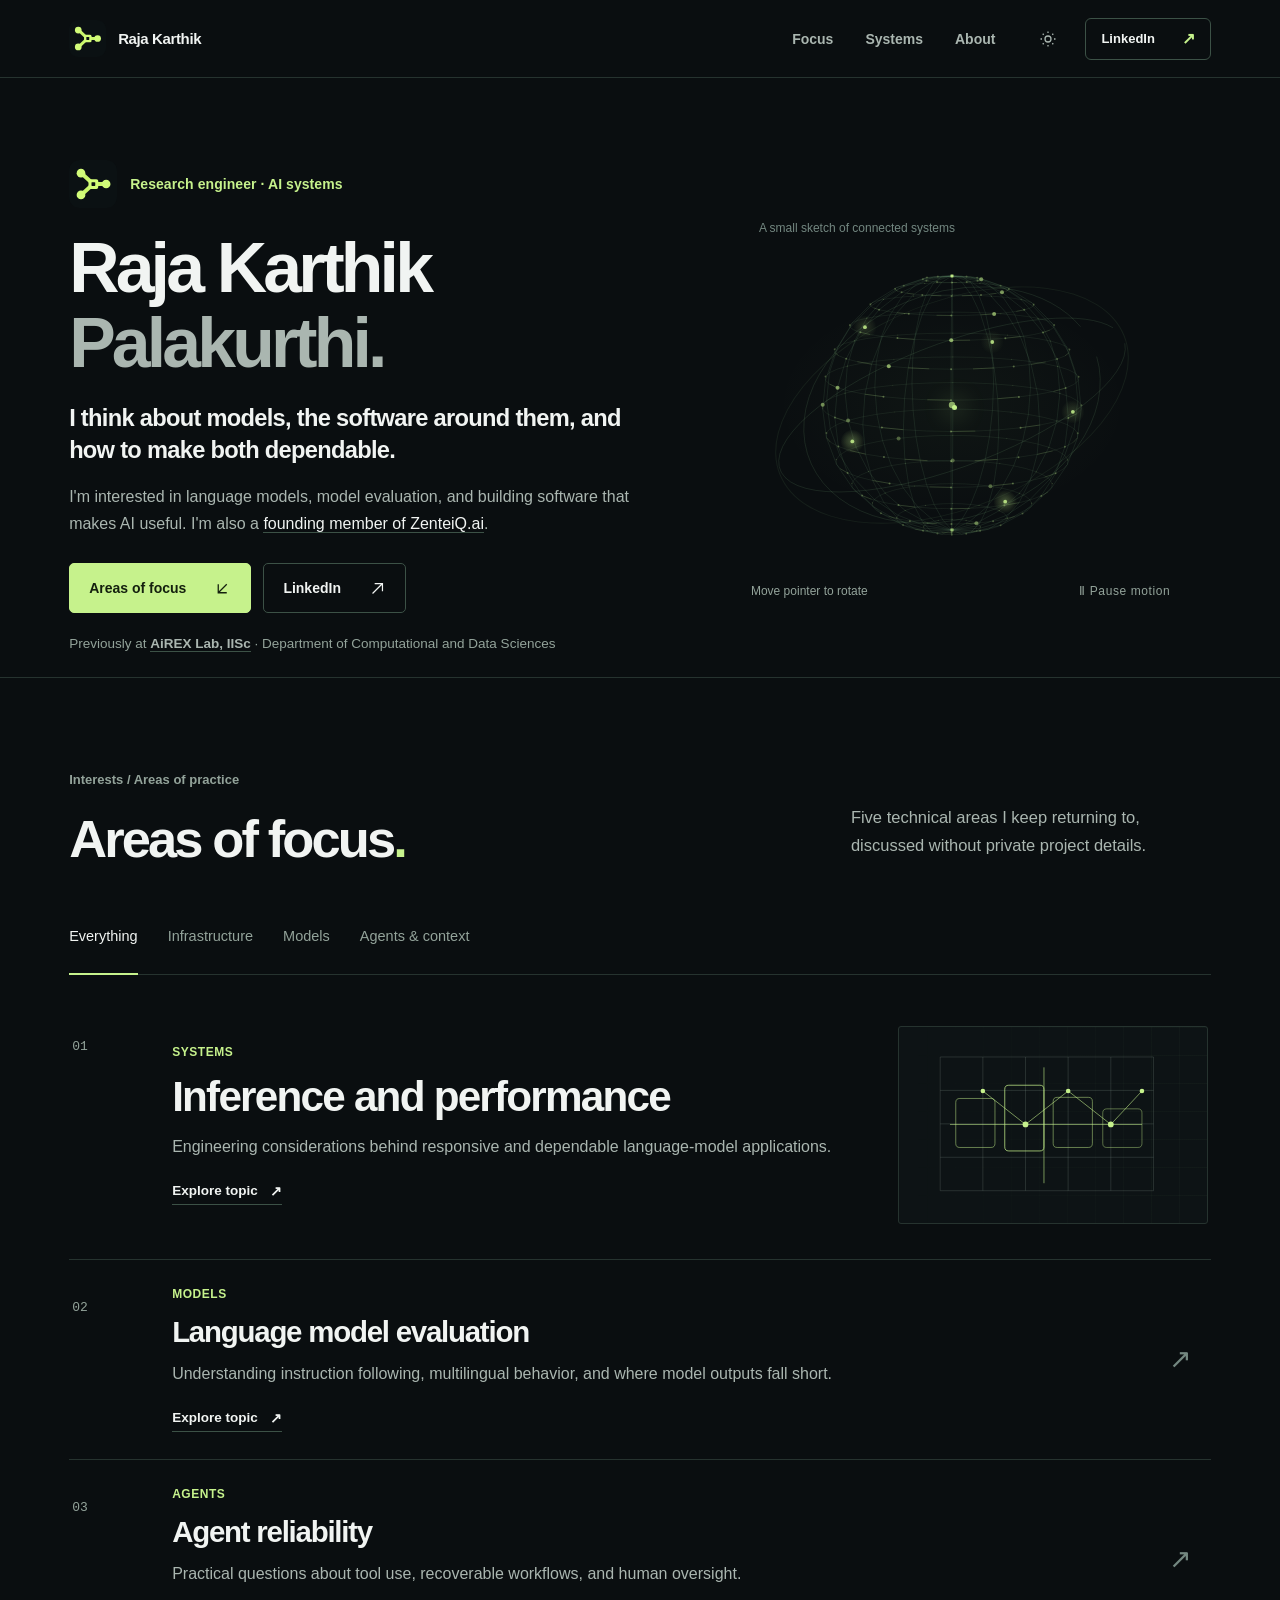
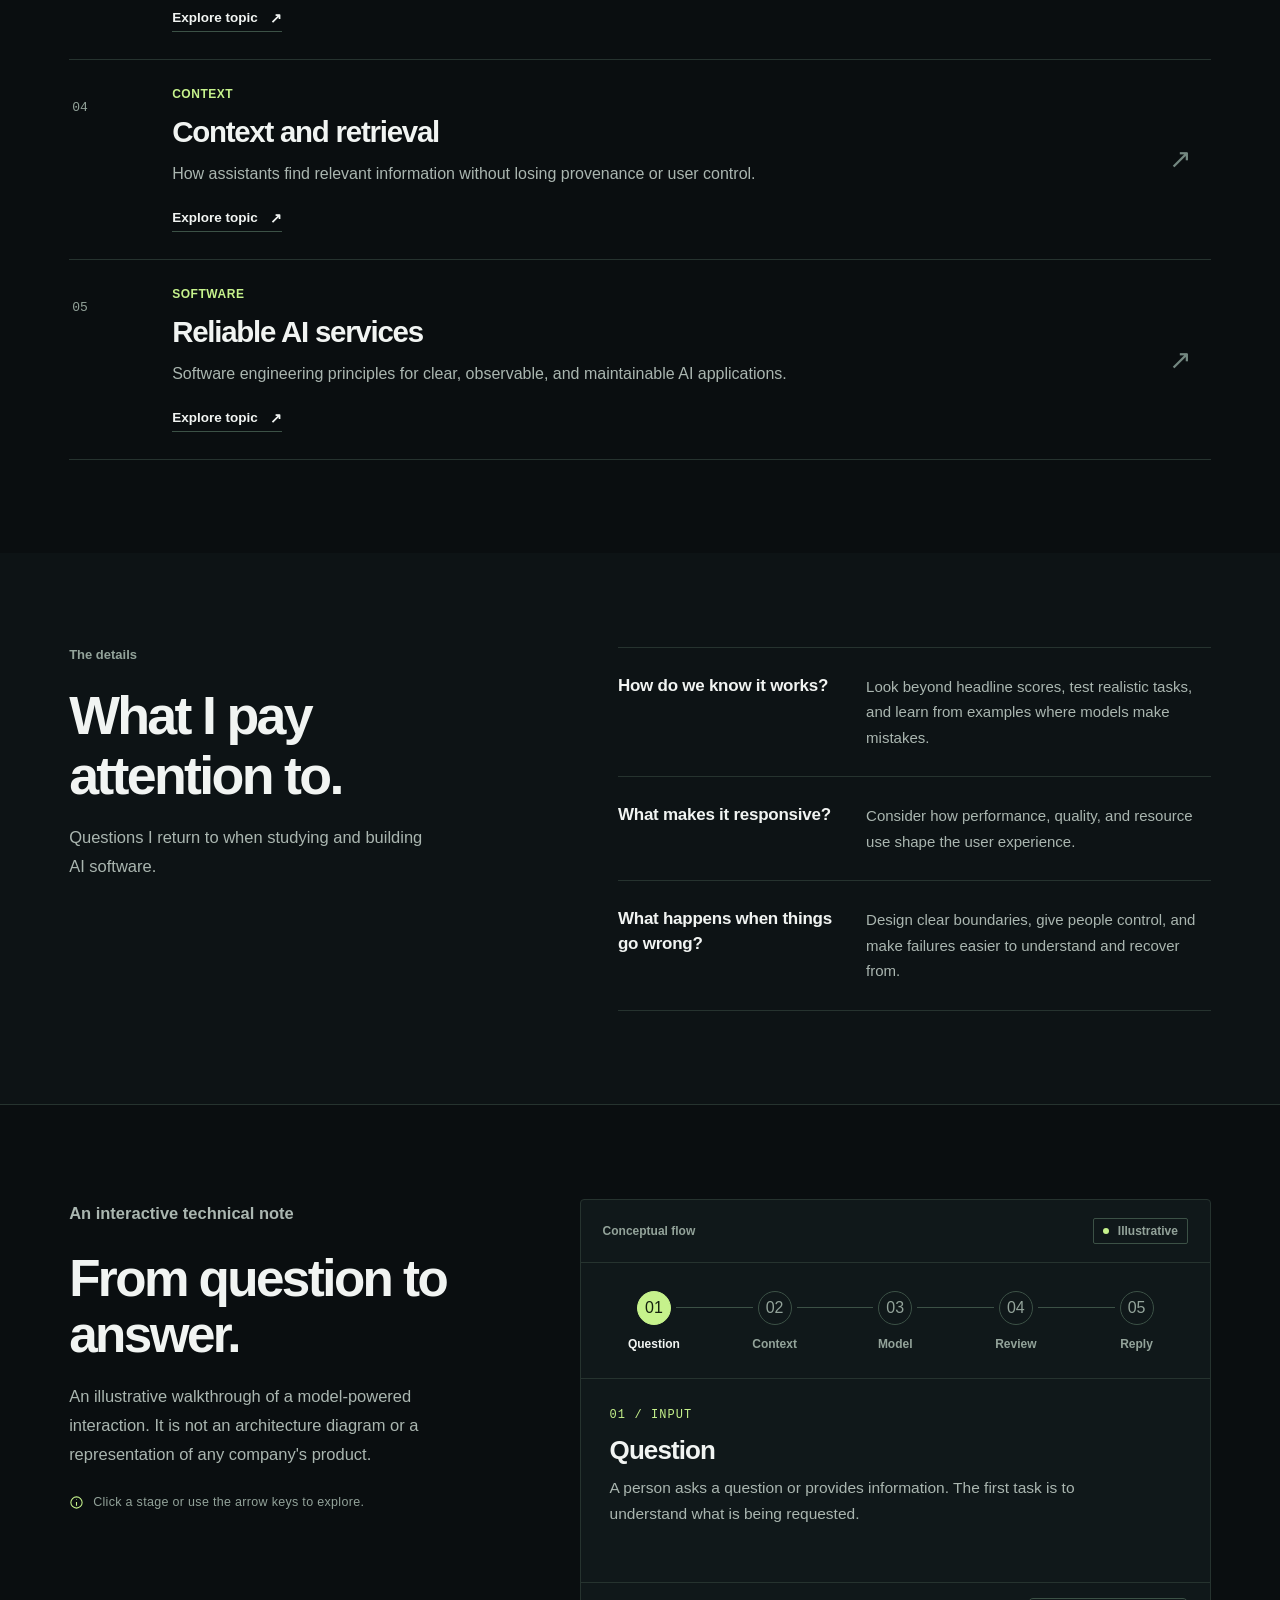
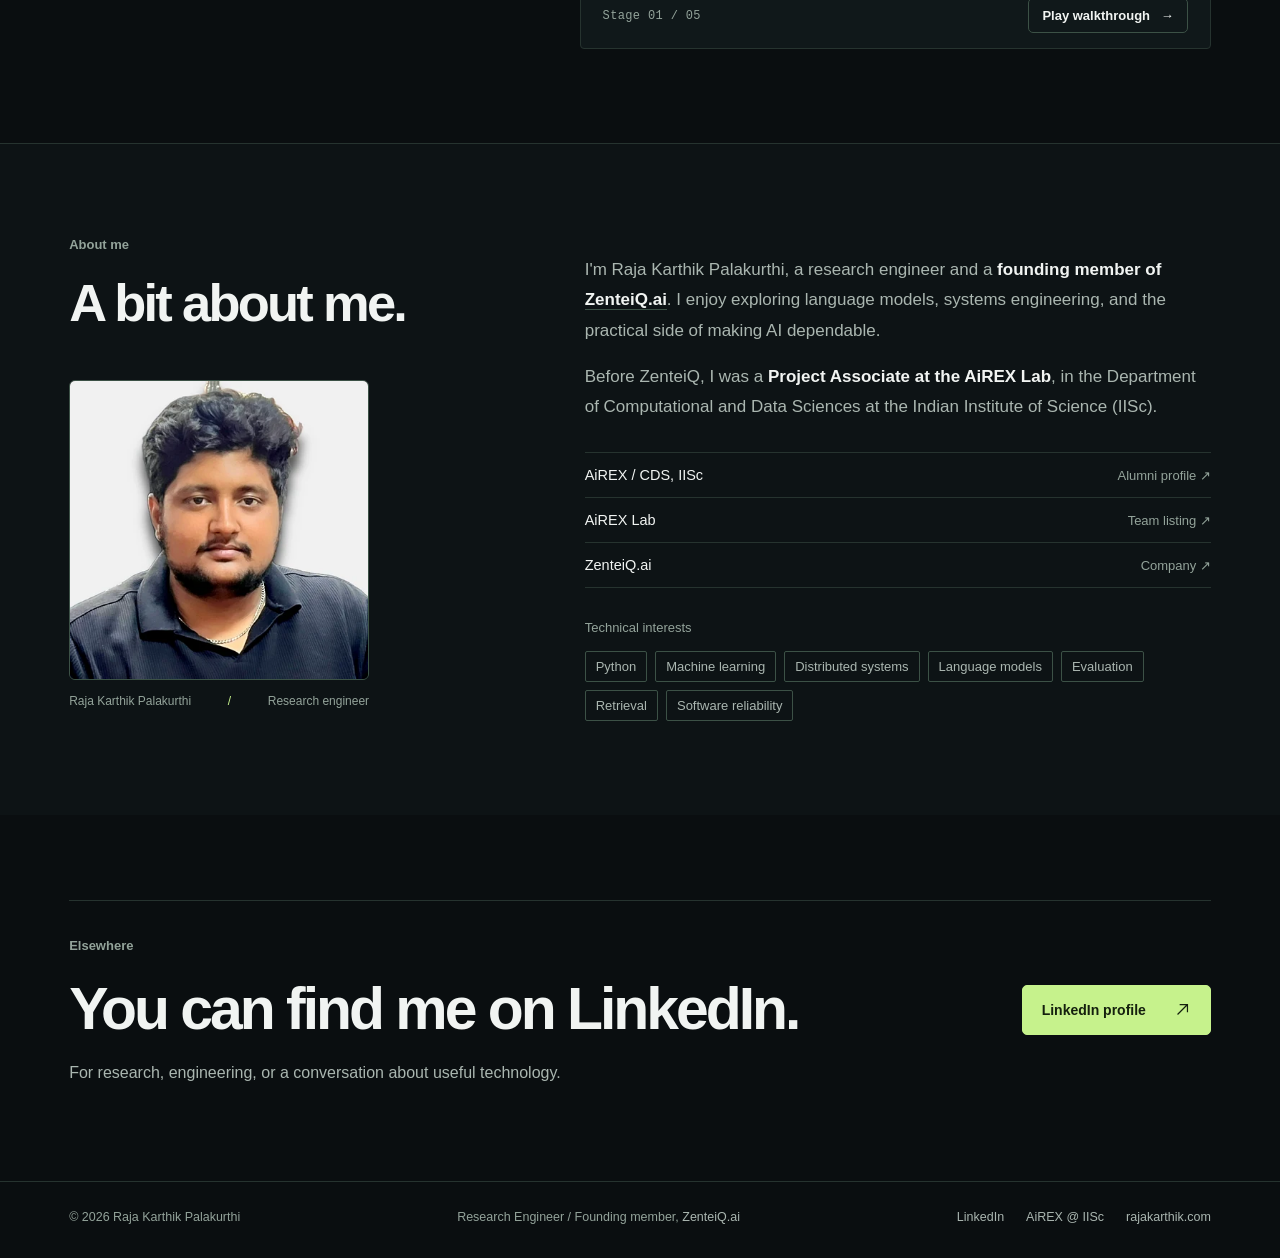
==== index.html @ d75e3e3b "Add portfolio site" ====
<!doctype html>
<html lang="en" data-theme="dark"><head>
<meta charset="utf-8"><meta name="viewport" content="width=device-width,initial-scale=1">
<meta name="color-scheme" content="dark light"><meta name="theme-color" content="#0a0e10">
<meta name="author" content="Raja Karthik Palakurthi">
<title>Raja Karthik Palakurthi | Research Engineer &amp; Founding Member at ZenteiQ.ai</title><meta name="description" content="Raja Karthik Palakurthi is a Research Engineer and founding member of ZenteiQ.ai. His interests include language models, AI systems, evaluation, and reliable software. Former Project Associate at AiREX Lab, IISc.">
<link rel="canonical" href="https://rajakarthik.com/"><link rel="describedby" type="text/plain" href="/llms.txt"><meta name="robots" content="index,follow,max-image-preview:large">
<meta property="og:type" content="website"><meta property="og:site_name" content="Raja Karthik Palakurthi"><meta property="og:locale" content="en_US">
<meta property="og:url" content="https://rajakarthik.com/"><meta property="og:title" content="Raja Karthik Palakurthi | Research Engineer &amp; Founding Member at ZenteiQ.ai">
<meta property="og:description" content="Raja Karthik Palakurthi is a Research Engineer and founding member of ZenteiQ.ai. His interests include language models, AI systems, evaluation, and reliable software. Former Project Associate at AiREX Lab, IISc."><meta property="og:image" content="https://rajakarthik.com/assets/og-systems.png">
<meta property="og:image:type" content="image/png"><meta property="og:image:width" content="1200"><meta property="og:image:height" content="630">
<meta property="og:image:alt" content="Raja Karthik Palakurthi, Research Engineer and founding member of ZenteiQ.ai, with abstract AI systems diagram">
<meta name="twitter:card" content="summary_large_image"><meta name="twitter:image:alt" content="Abstract inference execution graph and the name Raja Karthik Palakurthi"><meta name="twitter:title" content="Raja Karthik Palakurthi | Research Engineer &amp; Founding Member at ZenteiQ.ai"><meta name="twitter:description" content="Raja Karthik Palakurthi is a Research Engineer and founding member of ZenteiQ.ai. His interests include language models, AI systems, evaluation, and reliable software. Former Project Associate at AiREX Lab, IISc."><meta name="twitter:image" content="https://rajakarthik.com/assets/og-systems.png">
<link rel="icon" href="/favicon.ico" type="image/x-icon" sizes="16x16 32x32 48x48 64x64">
<link rel="icon" type="image/svg+xml" sizes="any" href="/assets/favicon.svg">
<link rel="icon" type="image/png" sizes="48x48" href="/assets/favicon-48.png">
<link rel="icon" type="image/png" sizes="96x96" href="/assets/favicon-96.png">
<link rel="mask-icon" href="/assets/safari-pinned-tab.svg" color="#8fc348">
<link rel="apple-touch-icon" href="/apple-touch-icon.png" sizes="180x180"><link rel="manifest" href="/site.webmanifest">
<link rel="stylesheet" href="/assets/style.css">
<script type="application/ld+json">{"@context":"https://schema.org","@graph":[{"@type":"WebSite","@id":"https://rajakarthik.com/#website","url":"https://rajakarthik.com/","name":"Raja Karthik Palakurthi","inLanguage":"en"},{"@type":"ProfilePage","@id":"https://rajakarthik.com/#profile","url":"https://rajakarthik.com/","name":"Raja Karthik Palakurthi - Research Engineer and ZenteiQ.ai founding member","isPartOf":{"@id":"https://rajakarthik.com/#website"},"mainEntity":{"@id":"https://rajakarthik.com/#person"}},{"@type":"Person","@id":"https://rajakarthik.com/#person","name":"Raja Karthik Palakurthi","alternateName":["Raja Karthik","Palakurthi Raja Karthik"],"url":"https://rajakarthik.com/","jobTitle":"Research Engineer","image":{"@type":"ImageObject","url":"https://rajakarthik.com/assets/raja-karthik-portrait.jpg","width":416,"height":416},"description":"Research Engineer and founding member of ZenteiQ.ai. Former Project Associate at AiREX Lab, Department of Computational and Data Sciences, Indian Institute of Science (IISc).","worksFor":{"@type":"Organization","name":"ZenteiQ.ai","url":"https://zenteiq.ai/"},"sameAs":["https://www.linkedin.com/in/palakurthirajakarthik/"],"subjectOf":[{"@type":"WebPage","name":"AiREX Lab alumni listing","url":"https://airexlab.cds.iisc.ac.in/alumni/"},{"@type":"WebPage","name":"AiREX Lab team listing","url":"https://airexlab.cds.iisc.ac.in/meet-our-team/"}],"knowsAbout":["AI systems","Language models","Model evaluation","Information retrieval","Software engineering","Agent reliability"]}]}</script>
<script>try{const t=localStorage.getItem('rkp-theme');if(t==='dark'||t==='light')document.documentElement.dataset.theme=t;}catch(e){}</script>
<script defer src="/assets/site.js"></script>
</head><body><a href="#main" class="skip-link">Skip to content</a>
<header class="header" id="top"><div class="container nav">
    <a href="/" class="brand" aria-label="Raja Karthik Palakurthi, home"><img class="brand-symbol" src="/assets/brand-symbol.svg" alt="" width="38" height="38" decoding="async"><span class="brand-label">Raja Karthik</span></a>
    <nav class="nav-links" id="navLinks" aria-label="Primary navigation"><a href="/#work">Focus</a><a href="/#systems">Systems</a><a href="/#about">About</a></nav>
    <div class="nav-actions"><button id="themeToggle" class="icon-btn" type="button" aria-label="Switch to light theme"><svg class="sun" viewBox="0 0 24 24" fill="none" stroke="currentColor" stroke-width="1.7" aria-hidden="true"><circle cx="12" cy="12" r="4"/><path d="M12 2v2m0 16v2M4.93 4.93l1.41 1.41m11.32 11.32 1.41 1.41M2 12h2m16 0h2M4.93 19.07l1.41-1.41M17.66 6.34l1.41-1.41"/></svg><svg class="moon" viewBox="0 0 24 24" fill="none" stroke="currentColor" stroke-width="1.7" aria-hidden="true"><path d="M20.5 14.5A8.5 8.5 0 0 1 9.5 3.5 8.5 8.5 0 1 0 20.5 14.5Z"/></svg></button>
    <a class="nav-cta" href="https://www.linkedin.com/in/palakurthirajakarthik/" rel="me noopener noreferrer" target="_blank">LinkedIn <span aria-hidden="true">&#8599;</span></a>
    <button id="mobileMenu" class="mobile-menu" type="button" aria-controls="navLinks" aria-expanded="false" aria-label="Open navigation menu"><svg viewBox="0 0 24 24" fill="none" stroke="currentColor" stroke-width="1.7" aria-hidden="true"><path d="M4 7h16M4 12h16M4 17h16"/></svg></button></div>
    </div></header>
<main id="main">
 <section class="hero container" aria-labelledby="heroTitle">
  <div class="hero-main">
   <div class="hero-copy">
    <div class="hero-identity"><img class="hero-identity-symbol" src="/assets/brand-symbol.svg" alt="" width="52" height="52" decoding="async"><p class="eyebrow">Research engineer &middot; AI systems</p></div>
    <h1 id="heroTitle">Raja Karthik<br><span>Palakurthi.</span></h1>
    <p class="hero-statement">I think about models, the software around them, and how to make both dependable.</p>
    <p class="hero-description">I'm interested in language models, model evaluation, and building software that makes AI useful. I'm also a <a href="https://zenteiq.ai/" target="_blank" rel="noopener noreferrer">founding member of ZenteiQ.ai</a>.</p>
    <div class="hero-buttons"><a class="btn btn-primary" href="#work">Areas of focus <svg viewBox="0 0 24 24" fill="none" stroke="currentColor" stroke-width="1.8" aria-hidden="true"><path d="M6 6v12h12M6 18 18 6"/></svg></a><a class="btn btn-ghost" href="https://www.linkedin.com/in/palakurthirajakarthik/" target="_blank" rel="me noopener noreferrer">LinkedIn <svg viewBox="0 0 24 24" fill="none" stroke="currentColor" stroke-width="1.7" aria-hidden="true"><path d="M5 19 19 5M8 5h11v11"/></svg></a></div>
    <p class="hero-affiliation">Previously at <a href="https://airexlab.cds.iisc.ac.in/alumni/" target="_blank" rel="noopener noreferrer">AiREX Lab, IISc</a> <span aria-hidden="true">&middot;</span> Department of Computational and Data Sciences</p>
   </div>
   <div class="hero-visual" aria-label="Interactive line drawing, an abstract model of connected systems">
    <div class="visual-caption"><span class="visual-hud">A small sketch of connected systems</span></div>
    <div class="orb-stage"><canvas id="orbCanvas" aria-hidden="true"></canvas></div>
    <div class="visual-foot"><span>Move pointer to rotate</span><button class="motion-button" id="motionButton" aria-pressed="false" type="button">&#8545; &nbsp; Pause motion</button></div>
   </div>
  </div>
 </section>
 <section class="section work" id="work" aria-labelledby="workHeading"><div class="container">
  <div class="section-head"><div><p class="small-index">Interests / Areas of practice</p><h2 id="workHeading">Areas of focus<span class="accent-punct">.</span></h2></div><p>Five technical areas I keep returning to, discussed without private project details.</p></div>
  <div class="filters" role="group" aria-label="Filter work by area"><button class="filter" data-filter="all" aria-pressed="true" type="button">Everything</button><button class="filter" data-filter="infrastructure" aria-pressed="false" type="button">Infrastructure</button><button class="filter" data-filter="models" aria-pressed="false" type="button">Models</button><button class="filter" data-filter="agents" aria-pressed="false" type="button">Agents &amp; context</button></div>
  <p id="filterStatus" class="sr-only" aria-live="polite">Showing 5 work areas.</p><div class="work-grid"><article class="project-card featured" data-category="infrastructure">
      <div class="project-number">01</div>
      <div class="project-copy"><div class="project-kicker">Systems</div>
      <h3><a href="/work/inference-systems/">Inference and performance</a></h3>
      <p>Engineering considerations behind responsive and dependable language-model applications.</p><a class="project-inline-link" href="/work/inference-systems/" aria-label="Read more about Inference and performance">Explore topic <span aria-hidden="true">&#8599;</span></a></div>
      <div class="project-art" aria-hidden="true"><svg viewBox="0 0 480 340" xmlns="http://www.w3.org/2000/svg" fill="none" role="presentation"><g class="dim-line"><path d="M55 52h370M55 110h370M55 168h370M55 226h370M55 284h370M55 52v232M129 52v232M203 52v232M277 52v232M351 52v232M425 52v232"/></g><g class="line"><path d="M72 169H405M235 70V271M129 111 203 169 277 111 351 169 405 111"/></g><g fill="none" stroke="var(--accent)" stroke-width="1.4"><rect x="82" y="124" width="68" height="85" rx="7" opacity=".6"/><rect x="167" y="101" width="68" height="114" rx="7" opacity=".9"/><rect x="251" y="122" width="68" height="87" rx="7" opacity=".6"/><rect x="337" y="142" width="68" height="67" rx="7" opacity=".5"/></g><g class="node"><circle cx="129" cy="111" r="4"/><circle cx="203" cy="169" r="5"/><circle cx="277" cy="111" r="4"/><circle cx="351" cy="169" r="5"/><circle cx="405" cy="111" r="4"/></g></svg></div>
      </article><article class="project-card" data-category="models">
      <div class="project-number">02</div>
      <div class="project-copy"><div class="project-kicker">Models</div>
      <h3><a href="/work/foundation-models/">Language model evaluation</a></h3>
      <p>Understanding instruction following, multilingual behavior, and where model outputs fall short.</p><a class="project-inline-link" href="/work/foundation-models/" aria-label="Read more about Language model evaluation">Explore topic <span aria-hidden="true">&#8599;</span></a></div>
      <a class="project-row-arrow" href="/work/foundation-models/" aria-label="Read Language model evaluation">&#8599;</a>
      </article><article class="project-card" data-category="agents">
      <div class="project-number">03</div>
      <div class="project-copy"><div class="project-kicker">Agents</div>
      <h3><a href="/work/agent-runtimes/">Agent reliability</a></h3>
      <p>Practical questions about tool use, recoverable workflows, and human oversight.</p><a class="project-inline-link" href="/work/agent-runtimes/" aria-label="Read more about Agent reliability">Explore topic <span aria-hidden="true">&#8599;</span></a></div>
      <a class="project-row-arrow" href="/work/agent-runtimes/" aria-label="Read Agent reliability">&#8599;</a>
      </article><article class="project-card" data-category="agents">
      <div class="project-number">04</div>
      <div class="project-copy"><div class="project-kicker">Context</div>
      <h3><a href="/work/memory-retrieval/">Context and retrieval</a></h3>
      <p>How assistants find relevant information without losing provenance or user control.</p><a class="project-inline-link" href="/work/memory-retrieval/" aria-label="Read more about Context and retrieval">Explore topic <span aria-hidden="true">&#8599;</span></a></div>
      <a class="project-row-arrow" href="/work/memory-retrieval/" aria-label="Read Context and retrieval">&#8599;</a>
      </article><article class="project-card" data-category="infrastructure">
      <div class="project-number">05</div>
      <div class="project-copy"><div class="project-kicker">Software</div>
      <h3><a href="/work/api-platform/">Reliable AI services</a></h3>
      <p>Software engineering principles for clear, observable, and maintainable AI applications.</p><a class="project-inline-link" href="/work/api-platform/" aria-label="Read more about Reliable AI services">Explore topic <span aria-hidden="true">&#8599;</span></a></div>
      <a class="project-row-arrow" href="/work/api-platform/" aria-label="Read Reliable AI services">&#8599;</a>
      </article></div>
 </div></section>
 <section class="section working-notes" id="focus" aria-labelledby="focusHeading"><div class="container notes-layout">
  <div class="notes-heading"><p class="small-index">The details</p><h2 id="focusHeading">What I pay attention to.</h2><p>Questions I return to when studying and building AI software.</p></div>
  <div class="notes-list">
   <div class="note-item"><h3>How do we know it works?</h3><p>Look beyond headline scores, test realistic tasks, and learn from examples where models make mistakes.</p></div>
   <div class="note-item"><h3>What makes it responsive?</h3><p>Consider how performance, quality, and resource use shape the user experience.</p></div>
   <div class="note-item"><h3>What happens when things go wrong?</h3><p>Design clear boundaries, give people control, and make failures easier to understand and recover from.</p></div>
  </div>
 </div></section>
 <section class="section systems-section" id="systems" aria-labelledby="systemsHeading"><div class="container systems-grid">
  <div class="systems-copy"><p class="small-index">An interactive technical note</p><h2 id="systemsHeading">From question to answer.</h2><p>An illustrative walkthrough of a model-powered interaction. It is not an architecture diagram or a representation of any company's product.</p><div class="systems-note"><svg viewBox="0 0 24 24" fill="none" stroke="currentColor" stroke-width="1.7" aria-hidden="true"><circle cx="12" cy="12" r="9"/><path d="M12 11v6m0-10v1"/></svg> Click a stage or use the arrow keys to explore.</div></div>
  <div class="explorer" aria-label="Explore the stages of a model-powered interaction">
   <div class="explorer-top"><span class="mono">Conceptual flow</span><span class="status">Illustrative</span></div>
   <div class="flow-steps" role="tablist" aria-label="Request stages">
    <button type="button" class="flow-step" role="tab" id="step-0" aria-controls="stagePanel" aria-selected="true" tabindex="0"><span class="flow-step-circle">01</span><span>Question</span></button>
    <button type="button" class="flow-step" role="tab" id="step-1" aria-controls="stagePanel" aria-selected="false" tabindex="-1"><span class="flow-step-circle">02</span><span>Context</span></button>
    <button type="button" class="flow-step" role="tab" id="step-2" aria-controls="stagePanel" aria-selected="false" tabindex="-1"><span class="flow-step-circle">03</span><span>Model</span></button>
    <button type="button" class="flow-step" role="tab" id="step-3" aria-controls="stagePanel" aria-selected="false" tabindex="-1"><span class="flow-step-circle">04</span><span>Review</span></button>
    <button type="button" class="flow-step" role="tab" id="step-4" aria-controls="stagePanel" aria-selected="false" tabindex="-1"><span class="flow-step-circle">05</span><span>Reply</span></button>
   </div>
   <div class="flow-detail" role="tabpanel" id="stagePanel" aria-labelledby="step-0"><span class="flow-meta" id="stageType">01 / INPUT</span><h3 id="stageTitle">Question</h3><p id="stageCopy">A person asks a question or provides information. The first task is to understand what is being requested.</p></div>
   <div class="flow-bottom"><span class="mono">Stage <span id="stageCounter">01 / 05</span></span><button id="traceButton" type="button" class="trace-button">Play walkthrough &nbsp; &#8594;</button></div>
  </div>
 </div></section>
 <section class="section about" id="about" aria-labelledby="aboutHeading"><div class="container about-wrap">
  <div class="about-aside"><p class="small-index">About me</p><h2 id="aboutHeading">A bit about me.</h2><figure class="portrait-frame"><img src="/assets/raja-karthik-portrait.webp" alt="Raja Karthik Palakurthi" width="416" height="416" loading="lazy" decoding="async"><figcaption>Raja Karthik Palakurthi <span aria-hidden="true">/</span> Research engineer</figcaption></figure></div>
  <div class="about-copy"><p>I'm Raja Karthik Palakurthi, a research engineer and a <strong>founding member of <a href="https://zenteiq.ai/" target="_blank" rel="noopener noreferrer">ZenteiQ.ai</a></strong>. I enjoy exploring language models, systems engineering, and the practical side of making AI dependable.</p>
    <p>Before ZenteiQ, I was a <strong>Project Associate at the AiREX Lab</strong>, in the Department of Computational and Data Sciences at the Indian Institute of Science (IISc).</p>
    <div class="affiliation-links"><a href="https://airexlab.cds.iisc.ac.in/alumni/" target="_blank" rel="noopener noreferrer"><span>AiREX / CDS, IISc</span><span>Alumni profile &#8599;</span></a><a href="https://airexlab.cds.iisc.ac.in/meet-our-team/" target="_blank" rel="noopener noreferrer"><span>AiREX Lab</span><span>Team listing &#8599;</span></a><a href="https://zenteiq.ai/" target="_blank" rel="noopener noreferrer"><span>ZenteiQ.ai</span><span>Company &#8599;</span></a></div>
    <p class="tech-intro">Technical interests</p><div class="tech-tags"><span>Python</span><span>Machine learning</span><span>Distributed systems</span><span>Language models</span><span>Evaluation</span><span>Retrieval</span><span>Software reliability</span></div>
  </div>
 </div></section>
 <section class="contact" id="contact" aria-labelledby="contactHeading"><div class="container contact-inner">
   <div><p class="small-index">Elsewhere</p><h2 id="contactHeading">You can find me on LinkedIn.</h2><p class="contact-sub">For research, engineering, or a conversation about useful technology.</p></div>
   <div class="contact-buttons"><a class="btn btn-primary" href="https://www.linkedin.com/in/palakurthirajakarthik/" target="_blank" rel="me noopener noreferrer">LinkedIn profile <svg viewBox="0 0 24 24" fill="none" stroke="currentColor" stroke-width="1.7" aria-hidden="true"><path d="M5 19 19 5M8 5h11v11"/></svg></a></div>
 </div></section>
</main>
<footer class="footer"><div class="container footer-content">
    <span>&copy; 2026 Raja Karthik Palakurthi</span>
    <span class="footer-title">Research Engineer / Founding member, <a href="https://zenteiq.ai/" target="_blank" rel="noopener noreferrer">ZenteiQ.ai</a></span>
    <div class="footer-links"><a href="https://www.linkedin.com/in/palakurthirajakarthik/" rel="me noopener noreferrer" target="_blank">LinkedIn</a><a href="https://airexlab.cds.iisc.ac.in/alumni/" target="_blank" rel="noopener noreferrer">AiREX @ IISc</a><a href="/">rajakarthik.com</a></div>
    </div></footer></body></html>
---- assets/style.css ----
/* Raja Karthik Palakurthi — personal portfolio, 2026. Zero dependencies. */
:root {
  color-scheme: dark;
  --bg:#0a0e10; --bg-2:#0d1315; --panel:#10181a; --panel-2:#141e20;
  --ink:#f1f4f2; --ink-dim:#aab6b0; --muted:#93a39a; --subtle:#738780;
  --line:#26332f; --line-strong:#3c5146; --accent:#c6f28c; --accent-soft:#e1ffbc;
  --accent-ink:#14200e; --accent-wash:rgba(198,242,140,.08);
  --shadow:0 25px 80px rgba(0,0,0,.25); --section:clamp(88px,10vw,160px);
  --radius:12px;
}
html[data-theme="light"] {
  color-scheme:light;
  --bg:#f5f7f3; --bg-2:#ecf1ea; --panel:#ffffff; --panel-2:#eef3ed;
  --ink:#142019; --ink-dim:#3a5145; --muted:#4b6255; --subtle:#64766a;
  --line:#cedbd0; --line-strong:#abc0ad; --accent:#265c3a; --accent-soft:#1f5133;
  --accent-ink:#fff; --accent-wash:rgba(38,92,58,.07);
  --shadow:0 20px 55px rgba(30,70,35,.08);
}
*,*::before,*::after {box-sizing:border-box}
html{scroll-behavior:smooth;scroll-padding-top:86px}
body{margin:0;background:var(--bg);color:var(--ink);font-family:Inter,-apple-system,BlinkMacSystemFont,"Segoe UI",Arial,sans-serif;-webkit-font-smoothing:antialiased;text-rendering:optimizeLegibility;overflow-x:hidden}
body.dialog-open{overflow:hidden}
a{color:inherit;text-decoration:none}button{font:inherit}svg,img,canvas{max-width:100%}
button,a{-webkit-tap-highlight-color:transparent}
::selection{background:var(--accent);color:var(--accent-ink)}
:focus-visible{outline:2px solid var(--accent);outline-offset:4px}
.sr-only{position:absolute;clip-path:inset(50%);width:1px;height:1px;overflow:hidden;white-space:nowrap}
.container{width:min(100% - 2 * clamp(22px,5.8vw,90px),1340px);margin-inline:auto}
.skip-link{position:fixed;z-index:500;top:-70px;left:14px;padding:13px 18px;background:var(--accent);color:var(--accent-ink);border-radius:6px;font-weight:750}.skip-link:focus{top:15px}
.grain{position:fixed;inset:0;z-index:100;pointer-events:none;opacity:.12;background-image:url("data:image/svg+xml,%3Csvg viewBox='0 0 160 160' xmlns='http://www.w3.org/2000/svg'%3E%3Cfilter id='noise'%3E%3CfeTurbulence type='fractalNoise' baseFrequency='.68' numOctaves='2' stitchTiles='stitch'/%3E%3C/filter%3E%3Crect width='100%25' height='100%25' filter='url(%23noise)' opacity='.13'/%3E%3C/svg%3E")}
.reading-progress{position:fixed;left:0;top:0;right:0;height:2px;z-index:350;pointer-events:none}.reading-progress span{display:block;width:0;height:100%;background:var(--accent);box-shadow:0 0 14px var(--accent)}
/* Navigation */
.header{height:78px;border-bottom:1px solid var(--line);background:color-mix(in srgb,var(--bg) 90%,transparent);backdrop-filter:blur(17px);-webkit-backdrop-filter:blur(17px);position:sticky;top:0;z-index:90}
.nav{height:100%;display:flex;align-items:center;gap:32px;justify-content:space-between}
.brand{display:inline-flex;align-items:center;gap:11px;min-width:220px;white-space:nowrap}.brand-mark{height:29px;width:29px;color:var(--accent)}.brand-label{font-family:ui-monospace,SFMono-Regular,Consolas,"Liberation Mono",monospace;font-size:12.5px;font-weight:650;letter-spacing:.15em}.brand-dot{color:var(--accent)}
.nav-links{display:flex;align-items:center;gap:32px;margin-left:auto}.nav-links a{font-size:13.5px;color:var(--ink-dim);font-weight:550;transition:color .2s}.nav-links a:hover,.nav-links a[aria-current="page"]{color:var(--accent)}
.nav-actions{display:flex;align-items:center;gap:16px}.icon-btn{width:42px;height:42px;display:grid;place-items:center;cursor:pointer;border:1px solid transparent;border-radius:8px;background:transparent;color:var(--ink-dim);transition:background .2s,color .2s}.icon-btn:hover{color:var(--ink);background:var(--accent-wash)}.icon-btn svg{width:18px;height:18px}.icon-btn .moon{display:none}html[data-theme="light"] .icon-btn .moon{display:block}html[data-theme="light"] .icon-btn .sun{display:none}
.nav-cta{display:inline-flex;align-items:center;gap:27px;min-height:42px;padding:0 15px;border:1px solid var(--line-strong);border-radius:6px;font-size:13px;font-weight:600;transition:border-color .2s,background .2s}.nav-cta:hover{border-color:var(--accent);background:var(--accent-wash)}.nav-cta span{font-size:16px;color:var(--accent)}
.mobile-menu{display:none;border:1px solid var(--line);background:none;width:42px;height:42px;border-radius:6px;color:var(--ink);cursor:pointer;align-items:center;justify-content:center}.mobile-menu svg{width:20px;height:20px}
/* Shared */
.mono,.eyebrow,.section-index,.micro,.feature-index,.label,.tag,.item-meta,.visual-hud,.visual-foot,.orb-chip,.flow-step-num,.flow-meta,.footer,.project-kicker,.breadcrumb,.technical-meta,.work-small,.project-list li::marker{font-family:ui-monospace,SFMono-Regular,Consolas,"Liberation Mono",monospace}
.eyebrow,.section-index{font-size:13px;letter-spacing:.10em;font-weight:600;color:var(--muted)}
.signal{display:inline-block;width:7px;height:7px;border-radius:50%;background:var(--accent);box-shadow:0 0 12px rgba(198,242,140,.35);margin-right:11px;vertical-align:2px}
.lead{font-size:clamp(17px,1.65vw,21px);line-height:1.6;color:var(--ink-dim)}
.btn{min-height:50px;display:inline-flex;align-items:center;justify-content:space-between;gap:28px;padding:0 19px;border:1px solid var(--line-strong);border-radius:5px;font-size:14px;font-weight:680;transition:transform .2s,border-color .2s,background .2s;cursor:pointer}
.btn:hover{transform:translateY(-2px);border-color:var(--accent)}.btn:active{transform:translateY(0)}.btn svg{width:17px;height:17px}.btn-primary{background:var(--accent);border-color:var(--accent);color:var(--accent-ink)}.btn-primary:hover{background:var(--accent-soft);border-color:var(--accent-soft)}.btn-ghost{background:transparent;color:var(--ink)}.btn-ghost:hover{background:var(--accent-wash)}
.section{padding-block:var(--section)}.section-rule{height:1px;background:var(--line)}.section-head{display:flex;align-items:end;justify-content:space-between;gap:32px;margin-bottom:35px}.section-head h2{font-size:clamp(37px,4.6vw,65px);line-height:1.07;letter-spacing:-.065em;margin:18px 0 0;font-weight:640}.section-head>p{font-size:16.5px;line-height:1.7;color:var(--ink-dim);max-width:370px;margin:0 0 4px}.index-line{display:flex;align-items:center;gap:14px;color:var(--muted);font-size:12.5px;font-family:ui-monospace,SFMono-Regular,Consolas,monospace;letter-spacing:.11em}.index-line::after{content:"";width:45px;height:1px;background:var(--accent)}
/* Hero */
.hero{padding-top:clamp(50px,7.5vw,108px)}.hero-main{display:grid;grid-template-columns:minmax(0,1.02fr) minmax(0,.98fr);gap:clamp(20px,3.5vw,64px);align-items:center;min-height:580px}
.hero-copy{padding:20px 0 50px;position:relative;z-index:2}.hero h1{font-size:clamp(57px,6.3vw,105px);line-height:1.035;letter-spacing:-.072em;font-weight:500;margin:31px -80px 25px 0;white-space:nowrap}.hero h1 span{color:var(--ink-dim)}
.hero-statement{font-size:clamp(22px,2.2vw,30px);line-height:1.37;letter-spacing:-.035em;max-width:550px;font-weight:480;margin:0 0 20px}.hero-description{font-size:16.8px;line-height:1.7;max-width:550px;color:var(--ink-dim);margin:0 0 32px}.hero-buttons{display:flex;flex-wrap:wrap;gap:12px}
.hero-visual{width:100%;min-height:510px;position:relative;isolation:isolate}.visual-caption{position:absolute;top:10px;left:9%;right:5%;display:flex;justify-content:space-between;align-items:center;gap:20px;z-index:3}.visual-hud{font-size:12px;letter-spacing:.1em;color:var(--muted)}.visual-hud:last-child{color:var(--subtle)}
.orb-stage{position:absolute;inset:23px 0 52px;overflow:hidden;border-radius:50%;background:radial-gradient(ellipse 46% 43% at 50% 50%,rgba(171,239,133,.035),transparent 79%)}.orb-stage::before{content:"";position:absolute;inset:11% 12%;border-radius:50%;border:1px solid rgba(155,216,139,.085);transform:rotate(-22deg) scaleY(.79)}.orb-stage::after{content:"";position:absolute;left:50%;top:50%;width:5px;height:5px;border-radius:50%;background:var(--accent);box-shadow:0 0 25px 6px rgba(198,242,140,.22)}
.orb-stage canvas{width:100%;height:100%;display:block;position:relative;z-index:2}
.orb-chip{position:absolute;z-index:4;border:1px solid var(--line-strong);background:color-mix(in srgb,var(--bg) 87%,transparent);backdrop-filter:blur(5px);border-radius:3px;padding:8px 11px;font-size:11.5px;letter-spacing:.075em;color:var(--ink-dim);pointer-events:none}.orb-chip::before{content:"";display:inline-block;width:5px;height:5px;margin-right:9px;background:var(--accent);vertical-align:2px}.orb-chip.chip-a{left:5%;top:31%}.orb-chip.chip-b{right:1%;top:43%}.orb-chip.chip-c{left:15%;bottom:23%}.orb-chip.chip-d{right:8%;bottom:22%}
.visual-foot{position:absolute;left:9%;right:5%;bottom:10px;display:flex;align-items:center;justify-content:space-between;gap:12px;color:var(--subtle);font-size:12px;letter-spacing:.09em}.visual-foot .motion-button{background:transparent;border:0;padding:8px 2px;color:var(--muted);cursor:pointer;font-family:inherit;font-size:12px;letter-spacing:.05em}.motion-button:hover{color:var(--accent)}
.hero-bottom{border-top:1px solid var(--line);border-bottom:1px solid var(--line);padding:23px 0;margin-top:20px;display:flex;align-items:center;gap:22px;flex-wrap:wrap;font-size:13px;color:var(--ink-dim)}.hero-bottom .item-meta{color:var(--muted);letter-spacing:.08em;font-size:12.5px;margin-right:16px}.hero-bottom .separator{opacity:.4;color:var(--accent)}.hero-bottom .end{margin-left:auto;font-size:12px;color:var(--muted)}
/* Work */
.work{padding-top:clamp(93px,9vw,132px)}.filters{display:flex;gap:8px;flex-wrap:wrap;margin:5px 0 26px}.filter{background:transparent;border:1px solid var(--line);border-radius:5px;color:var(--muted);padding:11px 15px;cursor:pointer;font-size:13px;font-weight:630;min-height:40px;transition:background .2s,color .2s,border-color .2s}.filter:hover,.filter:focus-visible{border-color:var(--line-strong);color:var(--ink)}.filter[aria-pressed="true"]{background:var(--accent);color:var(--accent-ink);border-color:var(--accent)}
.work-grid{display:grid;grid-template-columns:repeat(2,minmax(0,1fr));gap:16px}.project-card{border:1px solid var(--line);border-radius:10px;background:var(--panel);position:relative;overflow:hidden;min-width:0;display:flex;flex-direction:column;transition:transform .25s,border-color .25s,box-shadow .25s}.project-card:hover{transform:translateY(-4px);border-color:var(--line-strong);box-shadow:var(--shadow)}.project-card[hidden]{display:none!important}.project-card.featured{grid-column:1/-1;display:grid;grid-template-columns:1.13fr .87fr;min-height:340px}.project-copy{padding:clamp(25px,3.5vw,41px);display:flex;flex-direction:column;flex:1}.project-kicker{font-size:12px;letter-spacing:.09em;color:var(--muted);display:flex;align-items:center;justify-content:space-between;gap:20px}.project-kicker span:last-child{color:var(--accent)}.project-card h3{font-size:clamp(25px,2.25vw,37px);line-height:1.16;letter-spacing:-.047em;font-weight:630;margin:22px 0 12px}.project-card:not(.featured) h3{font-size:clamp(24px,2.3vw,30px)}.project-card p{color:var(--ink-dim);font-size:15.8px;line-height:1.72;margin:0;max-width:510px}.project-footer{display:flex;justify-content:space-between;align-items:end;gap:20px;margin-top:auto;padding-top:37px}.tag-list{display:flex;flex-wrap:wrap;gap:8px}.tag{font-size:12px;letter-spacing:.015em;color:var(--ink-dim);border:1px solid var(--line-strong);padding:7px 9px;border-radius:3px;white-space:nowrap}.project-link{width:39px;height:39px;border:1px solid var(--line-strong);display:grid;place-items:center;border-radius:5px;flex:none;transition:background .2s,color .2s,border-color .2s}.project-link svg{width:19px;height:19px}.project-card:hover .project-link,.project-link:hover{background:var(--accent);border-color:var(--accent);color:var(--accent-ink)}.project-card.featured .project-copy{padding:44px 48px}.project-card.featured h3{font-size:clamp(30px,3.2vw,47px)}
.project-art{height:145px;position:relative;overflow:hidden;background:radial-gradient(circle at 75% 45%,rgba(168,241,125,.085),transparent 60%),linear-gradient(170deg,var(--panel-2),var(--panel));border-bottom:1px solid var(--line)}.project-art svg{width:100%;height:100%;display:block;overflow:visible}.project-art .line,.detail-visual .line{stroke:var(--accent);stroke-width:1;fill:none}.project-art .dim-line,.detail-visual .dim-line{stroke:var(--muted);stroke-opacity:.35;stroke-width:1;fill:none}.project-art .node,.detail-visual .node{fill:var(--accent)}.project-art .box,.detail-visual .box{stroke:var(--line-strong);fill:var(--panel);stroke-width:1}.project-card.featured .project-art{height:auto;border:0;border-left:1px solid var(--line)}.project-art::after{content:"";position:absolute;inset:0;pointer-events:none;background-image:linear-gradient(rgba(174,237,151,.03) 1px,transparent 1px),linear-gradient(90deg,rgba(174,237,151,.03) 1px,transparent 1px);background-size:28px 28px;mask-image:linear-gradient(90deg,transparent,#000)}.project-card:hover .project-art .pulse{animation:blink 1.35s ease-in-out infinite alternate}.project-art .moving-dot{animation:floaty 5s ease-in-out infinite}.project-art .moving-dot.slow{animation-delay:-2.5s}
/* Focus */
.focus{background:var(--bg-2);border-block:1px solid var(--line)}.focus-grid{display:grid;grid-template-columns:repeat(3,minmax(0,1fr));border-top:1px solid var(--line);margin-top:39px}.focus-card{padding:29px 28px 8px;border-right:1px solid var(--line)}.focus-card:first-child{padding-left:0}.focus-card:last-child{border:0}.focus-number{font:600 12px ui-monospace,SFMono-Regular,Consolas,monospace;color:var(--accent)}.focus-card h3{font-size:22px;letter-spacing:-.03em;font-weight:640;margin:25px 0 10px}.focus-card p{color:var(--ink-dim);font-size:15.5px;line-height:1.7;max-width:350px;margin:0 0 20px}
/* systems explorer */
.systems-grid{display:grid;grid-template-columns:minmax(0,.8fr) minmax(0,1.2fr);gap:clamp(38px,7vw,100px);align-items:start}.systems-copy h2{font-size:clamp(37px,4.35vw,60px);line-height:1.1;letter-spacing:-.058em;font-weight:640;margin:22px 0 19px}.systems-copy>p{max-width:450px;color:var(--ink-dim);font-size:16.5px;line-height:1.75}.systems-note{font-size:12.5px;letter-spacing:.025em;color:var(--muted);margin-top:26px;display:flex;gap:9px;align-items:center}.systems-note svg{width:15px;height:15px;color:var(--accent)}
.explorer{border:1px solid var(--line);border-radius:10px;background:var(--panel);overflow:hidden}.explorer-top{padding:18px 22px;display:flex;justify-content:space-between;gap:20px;align-items:center;border-bottom:1px solid var(--line)}.explorer-top .mono{font-size:12px;color:var(--muted);letter-spacing:.085em}.explorer-top .status{font-size:12px;color:var(--accent);display:flex;align-items:center;gap:9px}.explorer-top .status::before{content:"";height:6px;width:6px;border-radius:50%;background:var(--accent)}
.flow-steps{display:grid;grid-template-columns:repeat(5,1fr);border-bottom:1px solid var(--line);padding:20px 13px 17px}.flow-step{position:relative;display:flex;flex-direction:column;align-items:center;gap:11px;background:transparent;border:0;min-width:0;padding:8px 2px;cursor:pointer;color:var(--muted)}.flow-step:not(:last-child)::after{content:"";position:absolute;top:24px;left:calc(50% + 22px);width:calc(100% - 44px);border-top:1px solid var(--line-strong);pointer-events:none}.flow-step-circle{width:34px;height:34px;border-radius:50%;display:grid;place-items:center;border:1px solid var(--line-strong);background:var(--panel);transition:background .2s,border-color .2s,color .2s;position:relative;z-index:1}.flow-step-circle svg{height:17px;width:17px}.flow-step[aria-selected="true"]{color:var(--ink)}.flow-step[aria-selected="true"] .flow-step-circle{background:var(--accent);border-color:var(--accent);color:var(--accent-ink);box-shadow:0 0 0 6px var(--accent-wash)}.flow-step:not([aria-selected="true"]):hover .flow-step-circle{border-color:var(--accent)}.flow-step span:last-child{font-size:12px;font-weight:620;text-align:center;line-height:1.45}.flow-detail{padding:25px 29px 27px;min-height:203px}.flow-meta{font-size:12px;letter-spacing:.09em;color:var(--accent)}.flow-detail h3{margin:13px 0 9px;letter-spacing:-.035em;font-size:26px;font-weight:635}.flow-detail p{color:var(--ink-dim);line-height:1.65;font-size:15.5px;max-width:530px;margin:0}.flow-bottom{display:flex;align-items:center;justify-content:space-between;gap:18px;border-top:1px solid var(--line);padding:15px 22px}.flow-bottom .mono{color:var(--muted);font-size:12px;letter-spacing:.03em}.trace-button{display:inline-flex;align-items:center;gap:12px;border:1px solid var(--line-strong);background:transparent;border-radius:5px;color:var(--ink);font-size:12.5px;font-weight:650;min-height:35px;padding:0 13px;cursor:pointer}.trace-button:hover{border-color:var(--accent);color:var(--accent)}.trace-button svg{width:15px;height:15px}
/* About + contact */
.about{border-top:1px solid var(--line);background:var(--bg-2)}.about-wrap{display:grid;grid-template-columns:minmax(0,.9fr) minmax(0,1.1fr);gap:clamp(40px,9vw,150px)}.about h2{font-size:clamp(37px,4.7vw,66px);letter-spacing:-.062em;font-weight:640;line-height:1.08;margin:22px 0}.about-copy{padding-top:18px}.about-copy p{font-size:17px;line-height:1.8;color:var(--ink-dim);margin:0 0 16px}.about-copy p strong{color:var(--ink);font-weight:620}.about-tech{border-top:1px solid var(--line);margin-top:26px;padding-top:24px;display:grid;grid-template-columns:110px 1fr;gap:24px}.about-tech .mono{color:var(--muted);font-size:12px;line-height:1.8}.tech-tags{display:flex;flex-wrap:wrap;gap:8px}.tech-tags span{font-size:13px;border:1px solid var(--line-strong);border-radius:3px;color:var(--ink-dim);padding:7px 10px}
.contact{padding-block:clamp(90px,9vw,145px)}.contact-inner{border-top:1px solid var(--line);padding-top:37px;display:flex;align-items:end;justify-content:space-between;gap:35px}.contact h2{font-size:clamp(44px,6.2vw,88px);line-height:1.07;letter-spacing:-.072em;max-width:730px;font-weight:635;margin:22px 0 0}.contact h2 span{color:var(--accent)}.contact-buttons{display:flex;gap:10px;flex-wrap:wrap;padding-bottom:5px}.footer{border-top:1px solid var(--line);padding:28px 0 34px;color:var(--muted);font-size:12.5px;letter-spacing:.035em}.footer-content{display:flex;justify-content:space-between;gap:20px;align-items:center;flex-wrap:wrap}.footer-content a{color:var(--ink-dim)}.footer-content a:hover{color:var(--accent)}
/* Detail pages */
.inner-page .header{margin-bottom:0}.detail-hero{padding-top:clamp(55px,7vw,108px);padding-bottom:68px}.breadcrumb{display:flex;align-items:center;gap:9px;font-size:12.5px;letter-spacing:.05em;color:var(--muted);margin-bottom:42px}.breadcrumb a{color:var(--ink-dim)}.breadcrumb a:hover{color:var(--accent)}.detail-hero .eyebrow{font-size:12.5px}.detail-hero h1{font-size:clamp(53px,6.3vw,92px);line-height:1.055;letter-spacing:-.069em;font-weight:630;max-width:960px;margin:27px 0 26px}.detail-hero .lede{font-size:clamp(19px,2vw,25px);line-height:1.58;color:var(--ink-dim);max-width:760px;margin:0}.detail-meta{display:flex;gap:10px;flex-wrap:wrap;margin-top:32px}.detail-content{display:grid;grid-template-columns:minmax(0,.38fr) minmax(0,.62fr);gap:clamp(35px,7vw,110px);padding-block:68px 130px;border-top:1px solid var(--line)}.detail-aside{font-size:12.5px;color:var(--muted);letter-spacing:.12em}.detail-main h2{font-size:clamp(28px,3vw,41px);letter-spacing:-.04em;line-height:1.2;margin:0 0 20px;font-weight:620}.detail-main p{font-size:17px;line-height:1.84;color:var(--ink-dim);margin:0 0 22px}.detail-main h3{font-size:22px;line-height:1.3;letter-spacing:-.025em;margin:48px 0 21px}.project-list{list-style:decimal-leading-zero;padding-left:32px;margin:0}.project-list li{padding:0 0 17px 10px;color:var(--ink-dim);font-size:16px;line-height:1.7}.project-list li::marker{color:var(--accent);font-size:12px}.detail-callout{border-left:2px solid var(--accent);padding:20px 24px;background:var(--accent-wash);margin:42px 0 0;color:var(--ink-dim);line-height:1.7;font-size:16px}.detail-back{display:flex;gap:10px;align-items:center;color:var(--accent);font-size:14px;font-weight:660;margin-top:35px;width:max-content}.detail-back:hover{text-decoration:underline}.detail-visual{border-top:1px solid var(--line);margin-top:58px;position:relative;height:200px;background:radial-gradient(ellipse at 55% 50%,var(--accent-wash),transparent 60%);display:flex;align-items:center;justify-content:center;overflow:hidden}.detail-visual svg{max-height:160px;max-width:540px;width:80%}.detail-visual .thin{stroke:var(--accent);stroke-opacity:.7;fill:none}.detail-visual .faint{stroke:var(--muted);stroke-opacity:.45;fill:none}.detail-visual .point{fill:var(--accent)}
/* Microinteractions */
.reveal{opacity:1;transform:none}html.js-ready .reveal{opacity:0;transform:translateY(18px);transition:opacity .7s ease,transform .7s ease}html.js-ready .reveal.in-view{opacity:1;transform:none}
@keyframes blink{from{opacity:.38}to{opacity:1}}@keyframes floaty{0%,100%{transform:translateY(0)}50%{transform:translateY(-6px)}}
/* Responsive */
@media(max-width:1100px){.hero h1{font-size:clamp(55px,6.4vw,83px)}.hero-main{min-height:535px}.hero-visual{min-height:455px}.brand{min-width:185px}.nav-links{gap:22px}.project-card.featured .project-copy{padding:35px}}
@media(max-width:880px){.hero-main{grid-template-columns:1fr;gap:0}.hero-copy{padding-bottom:15px}.hero h1{margin-right:0;font-size:clamp(58px,9vw,90px)}.hero-visual{max-width:600px;width:100%;margin:14px auto 18px;min-height:500px}.hero-bottom{margin-top:0}.nav-links{gap:19px}.systems-grid,.about-wrap{grid-template-columns:1fr;gap:32px}.systems-copy h2,.about h2{max-width:710px}.focus-card{padding-inline:20px}.contact-inner{align-items:start;flex-direction:column}.project-card.featured{min-height:300px}}
@media(max-width:690px){:root{--section:86px}.container{width:calc(100% - 42px)}.header{height:70px}.brand{min-width:auto}.nav-links{display:none;position:absolute;top:69px;left:0;right:0;z-index:95;background:var(--bg);border-bottom:1px solid var(--line);padding:22px;flex-direction:column;align-items:start;gap:22px}.nav-links.open{display:flex}.nav-links a{font-size:16px}.mobile-menu{display:flex}.nav-cta{display:none}.nav-actions{gap:7px}.hero{padding-top:45px}.hero h1{font-size:clamp(46px,10.7vw,72px);letter-spacing:-.069em;white-space:normal;margin:27px 0 23px}.hero-statement{font-size:23px}.hero-description{font-size:16px}.hero-visual{min-height:390px;margin:10px auto 3px}.orb-chip{font-size:10.5px;padding:6px 8px}.orb-chip.chip-a{left:0%;top:32%}.orb-chip.chip-b{right:0}.orb-chip.chip-c{left:8%}.orb-chip.chip-d{right:3%}.hero-bottom{gap:10px 16px;padding:19px 0}.hero-bottom .end{display:none}.hero-bottom .item-meta{flex-basis:100%}.section-head{display:block}.section-head>p{margin-top:19px;max-width:520px}.work-grid{grid-template-columns:1fr;gap:14px}.project-card.featured{grid-column:auto;display:flex;min-height:0}.project-card.featured .project-art{height:160px;order:0;border-bottom:1px solid var(--line);border-left:0}.project-card.featured .project-copy{order:1;padding:29px}.project-art{height:145px}.project-copy{padding:27px}.project-card.featured h3,.project-card h3{font-size:29px}.project-footer{padding-top:26px}.focus-grid{grid-template-columns:1fr}.focus-card,.focus-card:first-child{padding:25px 0 24px;border:0;border-bottom:1px solid var(--line)}.focus-card:last-child{border-bottom:0}.focus-card h3{margin-top:15px}.systems-grid{gap:31px}.flow-detail{min-height:225px;padding:23px}.flow-step span:last-child{font-size:11px}.flow-steps{padding:18px 6px}.flow-bottom{padding:14px}.about-wrap{gap:10px}.about-copy{padding-top:0}.about-tech{grid-template-columns:1fr;gap:10px}.contact h2{font-size:clamp(43px,9.2vw,68px)}.detail-hero h1{font-size:clamp(47px,10vw,68px)}.detail-content{grid-template-columns:1fr;gap:20px;padding-bottom:90px}.detail-hero{padding-bottom:48px}.detail-visual{height:150px}}
@media(max-width:410px){.container{width:calc(100% - 34px)}.brand-label{font-size:11.5px}.brand-mark{width:26px;height:26px}.hero h1{font-size:clamp(40px,10.7vw,53px)}.hero-statement{font-size:21px}.hero-visual{min-height:330px}.visual-hud{font-size:10.8px}.orb-chip{font-size:10px}.orb-chip.chip-d{display:none}.hero-buttons .btn{font-size:12.5px;gap:14px;padding-inline:13px}.hero-bottom{font-size:12.5px}.flow-step span:last-child{font-size:10.5px}.flow-step-circle{width:30px;height:30px}.flow-step:not(:last-child)::after{top:22px;left:calc(50% + 21px);width:calc(100% - 42px)}.flow-detail h3{font-size:24px}}
@media(prefers-reduced-motion:reduce){*,*::before,*::after{scroll-behavior:auto!important;animation-duration:.01ms!important;animation-iteration-count:1!important;transition-duration:.01ms!important}html.js-ready .reveal{opacity:1;transform:none}}

/* 2026 editorial revision: use the original graphite/lime identity without template-like cards. */
body{font-family:-apple-system,BlinkMacSystemFont,"Segoe UI",Helvetica,Arial,sans-serif;letter-spacing:0}
.grain,.reading-progress{display:none!important}
.header{background:var(--bg);backdrop-filter:none;-webkit-backdrop-filter:none}
.brand{gap:12px;min-width:190px}.brand-initials{color:var(--accent);font-size:22px;font-weight:720;letter-spacing:-.09em;line-height:1}
.brand-label{font-family:inherit;text-transform:none;letter-spacing:-.025em;font-size:15px;font-weight:630;color:var(--ink)}
.nav-links a{font-size:14px}
.hero{padding-top:clamp(58px,8vw,113px)}
.hero-main{min-height:575px;grid-template-columns:minmax(0,1.11fr) minmax(0,.89fr);gap:clamp(35px,6vw,92px);align-items:center}
.hero-copy{padding:18px 0 60px}.hero .eyebrow{letter-spacing:.005em;font-family:inherit;font-size:14px;font-weight:550;color:var(--accent);text-transform:none}
.hero h1{font-size:clamp(58px,6.6vw,98px);line-height:1.065;letter-spacing:-.064em;font-weight:620;margin:29px 0 30px}
.hero-statement{font-size:clamp(23px,2.1vw,31px);line-height:1.29;max-width:660px;letter-spacing:-.03em;font-weight:560}
.hero-description{max-width:635px;font-size:17px;line-height:1.72;color:var(--ink-dim)}
.hero-description a,.about-copy a,.hero-affiliation a{color:var(--ink);border-bottom:1px solid var(--line-strong);transition:border-color .2s,color .2s}
.hero-description a:hover,.about-copy a:hover,.hero-affiliation a:hover{color:var(--accent);border-color:var(--accent)}
.hero-affiliation{max-width:520px;margin:26px 0 0;color:var(--muted);font-size:13.5px;line-height:1.65}
.hero-affiliation a{font-weight:620;color:var(--ink-dim)}
.hero-visual{min-height:505px;max-height:590px;border:0;background:transparent}
.visual-caption{padding:0 8px}.visual-hud{font-family:inherit;text-transform:none;letter-spacing:0;font-size:12px;color:var(--subtle)}
.visual-foot{color:var(--muted);font-family:inherit;font-size:12px;letter-spacing:0}
.orb-stage{min-height:420px;max-height:480px}
.hero-bottom,.orb-chip{display:none!important}
.section{padding-block:clamp(86px,8vw,126px)}
.small-index{font-size:13px;font-weight:570;letter-spacing:0;color:var(--muted);margin:0 0 23px}
.section-head{align-items:end;gap:50px;margin-bottom:48px}
.section-head h2{font-size:clamp(42px,5vw,70px);line-height:1.09;font-weight:615;letter-spacing:-.055em;margin:0}
.section-head>p{font-size:16.5px;line-height:1.7;max-width:360px;margin:0 0 8px;color:var(--ink-dim)}
.accent-punct{color:var(--accent)}
.work{border-top:1px solid var(--line)}
.filters{display:flex;gap:30px;flex-wrap:wrap;margin:0 0 25px;padding:0 0 19px;border-bottom:1px solid var(--line)}
.filter,.filter[aria-pressed="true"]{border:0!important;background:transparent!important;color:var(--muted);font-family:inherit;font-weight:520;letter-spacing:0;font-size:14.5px;padding:7px 0 5px;border-radius:0;position:relative}
.filter[aria-pressed="true"]{color:var(--ink)}.filter[aria-pressed="true"]:after{content:"";position:absolute;bottom:-20px;left:0;right:0;background:var(--accent);height:2px}
.filter:hover{color:var(--accent)}
.work-grid{display:block;grid-template-columns:none;gap:0}
.project-card,.project-card.featured{display:grid;grid-template-columns:74px minmax(0,1fr) 180px;gap:26px;align-items:center;min-height:208px;padding:32px 3px;border:0;border-bottom:1px solid var(--line);background:none;border-radius:0;box-shadow:none;overflow:visible;transition:none}
.project-card:first-child{border-top:0}
.project-card[hidden]{display:none!important}
.project-card.featured{grid-template-columns:74px minmax(0,1fr) minmax(200px,310px);min-height:270px;padding:28px 3px 48px}
.project-number{font-family:ui-monospace,Consolas,monospace;color:var(--muted);font-size:13px;align-self:start;padding-top:13px}
.project-copy,.project-card.featured .project-copy{padding:0!important;background:transparent}
.project-kicker{font-family:inherit;text-transform:uppercase;letter-spacing:.045em;font-size:12px;font-weight:625;color:var(--accent);margin-bottom:14px}
.project-kicker span{display:none}
.project-card h3,.project-card.featured h3{margin:0 0 12px;font-size:clamp(25px,2.85vw,39px);font-weight:620;letter-spacing:-.042em;line-height:1.16}
.project-card.featured h3{font-size:clamp(30px,3.3vw,45px)}
.project-card h3 a:hover{color:var(--accent)}
.project-card p{font-size:16px;line-height:1.68;color:var(--ink-dim);max-width:680px;margin:0}
.project-inline-link{display:inline-flex;gap:12px;margin-top:22px;color:var(--ink);font-weight:600;font-size:13.5px;border-bottom:1px solid var(--line-strong);padding-bottom:5px}
.project-inline-link:hover{color:var(--accent);border-color:var(--accent)}
.project-row-arrow{font-size:27px;color:var(--subtle);font-weight:300;justify-self:end;align-self:center;padding:16px}
.project-row-arrow:hover{color:var(--accent)}
.project-card.featured .project-art{height:198px;width:100%;border:1px solid var(--line);border-radius:3px;background:var(--bg-2);order:initial;display:flex}
.project-card.featured .project-art svg{max-width:96%;max-height:200px}
.project-card:hover{transform:none;box-shadow:none;border-bottom-color:var(--line-strong)}
.working-notes{border-top:0;background:var(--bg-2)}
.notes-layout{display:grid;grid-template-columns:minmax(0,.8fr) minmax(0,1.2fr);gap:clamp(70px,12vw,170px)}
.notes-heading h2{font-size:clamp(37px,4.2vw,56px);line-height:1.12;letter-spacing:-.05em;font-weight:600;margin:0 0 18px}
.notes-heading>p:last-child{font-size:16.5px;line-height:1.75;color:var(--ink-dim);max-width:360px}
.notes-list{border-top:1px solid var(--line)}
.note-item{display:grid;grid-template-columns:minmax(175px,.65fr) minmax(0,1fr);gap:24px;padding:26px 0;border-bottom:1px solid var(--line)}
.note-item h3{font-size:17px;font-weight:600;letter-spacing:-.015em;line-height:1.45;margin:0}
.note-item p{font-size:15px;line-height:1.7;color:var(--ink-dim);margin:0}
.systems-section{border-top:1px solid var(--line)}.systems-copy h2{font-size:clamp(38px,4vw,58px);font-weight:600;letter-spacing:-.05em}
.systems-copy>p:not(.small-index){font-size:16.5px;line-height:1.75}
.explorer{border-radius:4px;box-shadow:none}
.explorer-top .mono,.explorer-top .status{font-size:12px;font-family:inherit;letter-spacing:0;font-weight:560}
.explorer-top .status{color:var(--muted);background:none;border:1px solid var(--line-strong);padding:5px 9px;border-radius:2px}
.flow-step[aria-selected="true"] .flow-step-circle{box-shadow:none}
.trace-button{font-size:13px}
.about-wrap{grid-template-columns:minmax(0,.78fr) minmax(0,1.22fr);gap:clamp(55px,9vw,130px)}
.about h2{font-weight:610;letter-spacing:-.052em;font-size:clamp(39px,4.1vw,57px)}
.about-copy p{font-size:17px;line-height:1.78}
.affiliation-links{border-top:1px solid var(--line);border-bottom:1px solid var(--line);margin:30px 0 28px}
.affiliation-links a{border:0;display:flex;justify-content:space-between;align-items:center;gap:15px;padding:14px 0;font-size:14.5px;color:var(--ink)}
.affiliation-links a+a{border-top:1px solid var(--line)}
.affiliation-links a span:last-child{color:var(--muted);font-size:13px;white-space:nowrap}
.affiliation-links a:hover span:last-child{color:var(--accent)}
.about-copy .tech-intro{font-size:13px;color:var(--muted);margin:0 0 12px}
.tech-tags span{font-size:13px;background:transparent;border-radius:2px}
.contact{padding-block:85px 95px}.contact-inner{align-items:center}
.contact h2{font-size:clamp(34px,4.6vw,60px);letter-spacing:-.051em;font-weight:610;margin:0;line-height:1.12}
.contact-sub{color:var(--ink-dim);font-size:16px;line-height:1.65;margin:18px 0 0;max-width:530px}
.footer{font-family:inherit;letter-spacing:0;font-size:12.5px;color:var(--muted)}.footer-links{display:flex;gap:22px;flex-wrap:wrap}
.footer-title a{color:var(--ink-dim)}.footer-title a:hover{color:var(--accent)}
.detail-callout{background:none;border-left:2px solid var(--accent)}
.detail-visual{background:none}
/* Visible content appears immediately. Only the canvas and requested walkthrough animate. */
html.js-ready .reveal{opacity:1!important;transform:none!important;transition:none!important}
@media(max-width:1020px){.project-card{grid-template-columns:52px minmax(0,1fr) 54px}.project-card.featured{grid-template-columns:52px minmax(0,1fr) 230px}.notes-layout{gap:52px}.note-item{grid-template-columns:1fr;gap:5px}}
@media(max-width:880px){.hero-main{grid-template-columns:1fr;min-height:0}.hero-copy{padding:0}.hero-visual{min-height:420px;max-width:520px;margin:10px auto 20px}.orb-stage{min-height:330px;max-height:400px}.notes-layout{grid-template-columns:1fr;gap:35px}.note-item{grid-template-columns:minmax(210px,.7fr) 1fr}}
@media(max-width:690px){.hero{padding-top:50px}.hero-main{gap:0}.hero h1{font-size:clamp(47px,10.6vw,72px);letter-spacing:-.066em;margin:20px 0 22px}.hero-statement{font-size:22px;line-height:1.35}.hero-description{font-size:16.5px}.hero-visual{min-height:340px;max-width:430px;margin:10px auto 8px}.orb-stage{min-height:275px;max-height:340px}.visual-caption{padding:8px 5px 0}.visual-foot{padding:0 8px}.hero-affiliation{font-size:13px}.section{padding-block:78px}.section-head{margin-bottom:29px}.section-head h2{font-size:42px}.filters{gap:22px;margin-bottom:9px}.filter{font-size:13.5px}.filter[aria-pressed="true"]:after{bottom:-10px}.project-card,.project-card.featured{grid-template-columns:30px minmax(0,1fr) 24px;gap:10px;padding:27px 0;min-height:0}.project-card.featured{grid-template-columns:30px minmax(0,1fr);padding-bottom:26px}.project-card.featured .project-art{grid-column:2;max-width:370px;height:142px;margin-top:16px}.project-number{padding-top:4px}.project-card h3,.project-card.featured h3{font-size:26px}.project-card p{font-size:15px}.project-row-arrow{padding:0;font-size:21px}.project-inline-link{margin-top:13px}.note-item{grid-template-columns:1fr;gap:8px}.notes-heading h2{font-size:38px}.note-item p{font-size:15px}.about h2{font-size:40px}.affiliation-links a{align-items:start}.contact h2{font-size:40px}.footer-content{gap:16px;align-items:start;flex-direction:column}.flow-steps{overflow-x:auto}.flow-step span:last-child{font-size:11px}}
@media(max-width:410px){.hero h1{font-size:clamp(40px,11vw,52px)}.brand-initials{font-size:19px}.brand-label{font-size:13px}.project-card h3,.project-card.featured h3{font-size:22px}.project-card{grid-template-columns:25px minmax(0,1fr) 18px}.project-card.featured{grid-template-columns:25px minmax(0,1fr)}.project-row-arrow{font-size:18px}.hero-buttons .btn{font-size:13px}.affiliation-links a{font-size:13px}.affiliation-links a span:last-child{font-size:12px}}
@media(prefers-reduced-motion:reduce){.orb-stage{transition:none!important}}
.project-inline-link{align-self:flex-start}
@media(max-width:350px){.nav{gap:10px}.brand-label{display:none}.brand{min-width:0}.nav-actions{margin-left:auto}}
@media(max-width:690px){
  .project-card.featured .project-number{grid-column:1;grid-row:1}
  .project-card.featured .project-copy{grid-column:2;grid-row:1}
  .project-card.featured .project-art{grid-column:2;grid-row:2}
}

/* 2026-10-26: visual-scale correction, not CSS zoom. Desktop hierarchy now fits normal 100% view. */
@media (min-width:881px) {
  .container { width:min(calc(100% - 2 * clamp(32px,5.4vw,76px)),1180px); }
  .hero { padding-top:clamp(44px,5.6vw,78px); }
  .hero-main { grid-template-columns:minmax(0,1.05fr) minmax(0,.95fr); gap:clamp(26px,4vw,60px); min-height:485px; }
  .hero-copy { padding:10px 0 22px; }
  .hero h1 { font-size:clamp(56px,5.45vw,78px); line-height:1.08; letter-spacing:-.055em; margin:23px 0 22px; }
  .hero-statement { font-size:clamp(21px,1.85vw,26px); line-height:1.35; max-width:560px; margin-bottom:17px; }
  .hero-description { font-size:16px; line-height:1.68; max-width:570px; margin-bottom:25px; }
  .hero-visual { min-height:405px; max-height:455px; max-width:490px; justify-self:center; }
  .orb-stage { inset:26px 0 43px; min-height:0; max-height:none; }
  .hero-affiliation { margin-top:20px; }
  .section { padding-block:clamp(75px,7.3vw,107px); }
  .section-head h2 { font-size:clamp(40px,4.1vw,59px); }
  .detail-hero h1 {font-size:clamp(46px,5.4vw,74px); letter-spacing:-.05em; max-width:850px; }
  .project-card,.project-card.featured { min-height:0; }
  .project-card { padding-block:27px; }
  .project-card.featured { padding-block:26px 35px; }
}
@media (min-width:881px) and (max-width:1100px) {
  .hero h1 { font-size:clamp(46px,5.25vw,58px); }
  .hero-main { gap:clamp(20px,3.1vw,35px); }
  .hero-visual { min-height:360px; max-height:420px; }
}
@media (max-width:880px) {
  .hero-visual { max-width:450px; }
  .hero h1 { letter-spacing:-.055em; }
}
@media (max-width:690px) {
  .hero h1 { font-size:clamp(43px,10.2vw,64px); line-height:1.08; }
  .section-head h2 { font-size:clamp(36px,9.5vw,42px); }
}
@media (max-width:410px) {
  .hero h1 { font-size:clamp(37px,10.7vw,47px); }
}


/* AI systems logo: vector mark replaces avatar branding. Photo is editorial only. */
.brand-symbol{display:block;flex:none;width:37px;height:37px;object-fit:contain;border-radius:9px;transition:transform .22s ease}
.brand:hover .brand-symbol{transform:translateY(-1px)}
.hero-identity{display:flex;align-items:center;gap:13px}
.hero-identity .eyebrow{margin:0}
.hero-identity-symbol{display:block;width:48px;height:48px;object-fit:contain;border-radius:11px;flex:none}
.portrait-frame{margin:48px 0 0;max-width:300px}
.portrait-frame img{display:block;width:100%;height:auto;aspect-ratio:1 / 1;object-fit:cover;border-radius:6px;border:1px solid var(--line-strong);background:#ebeeee}
.portrait-frame figcaption{display:flex;justify-content:space-between;gap:16px;margin-top:12px;font-size:12px;color:var(--muted);line-height:1.5}
.portrait-frame figcaption span{color:var(--accent)}
@media(max-width:880px){
 .about-aside{display:grid;grid-template-columns:1fr minmax(145px,210px);gap:15px 32px;align-items:start}
 .about-aside .small-index{grid-column:1/-1}
 .about-aside h2{grid-column:1;grid-row:2}
 .about-aside .portrait-frame{grid-column:2;grid-row:2;margin:0}
}
@media(max-width:690px){
 .brand-symbol{width:34px;height:34px}
 .hero-identity-symbol{width:44px;height:44px}
 .portrait-frame{margin:28px 0;max-width:245px}
 .about-aside{display:block}
 .about-aside .portrait-frame{margin-top:24px;max-width:260px}
}
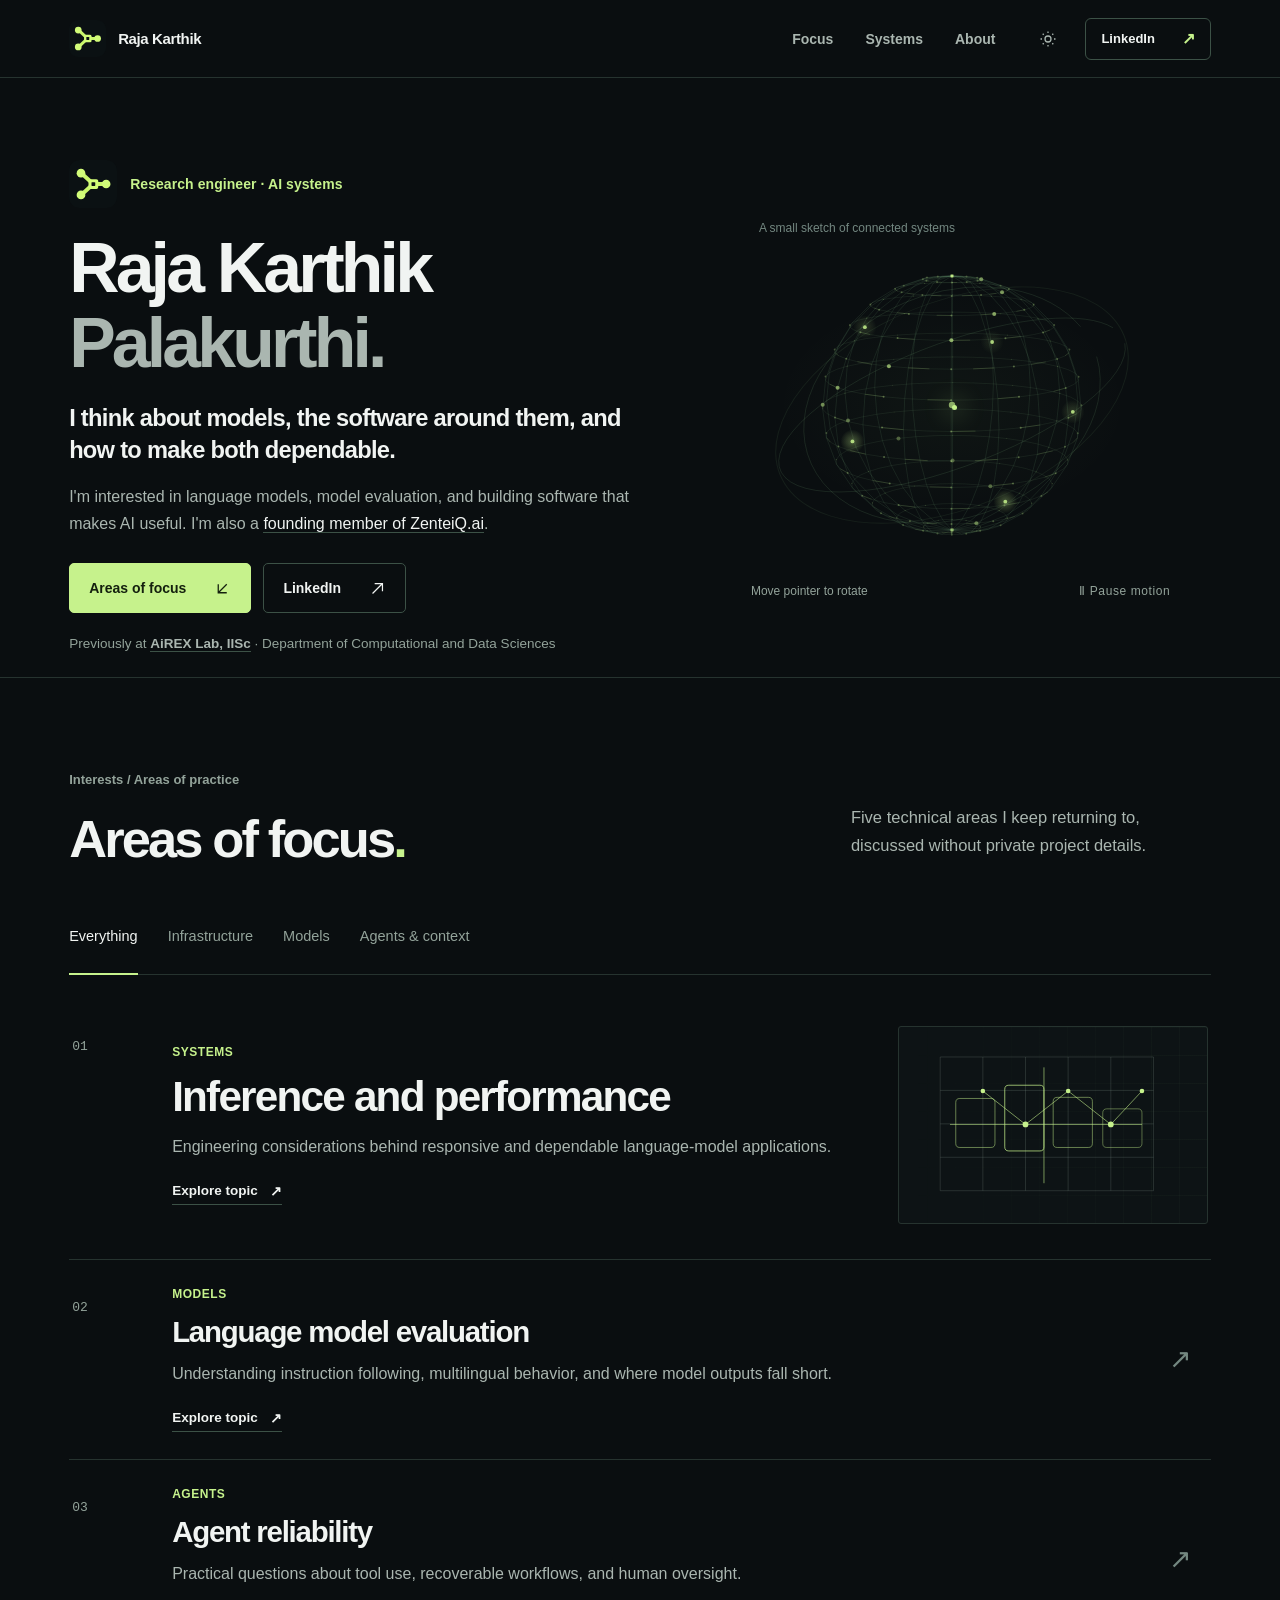
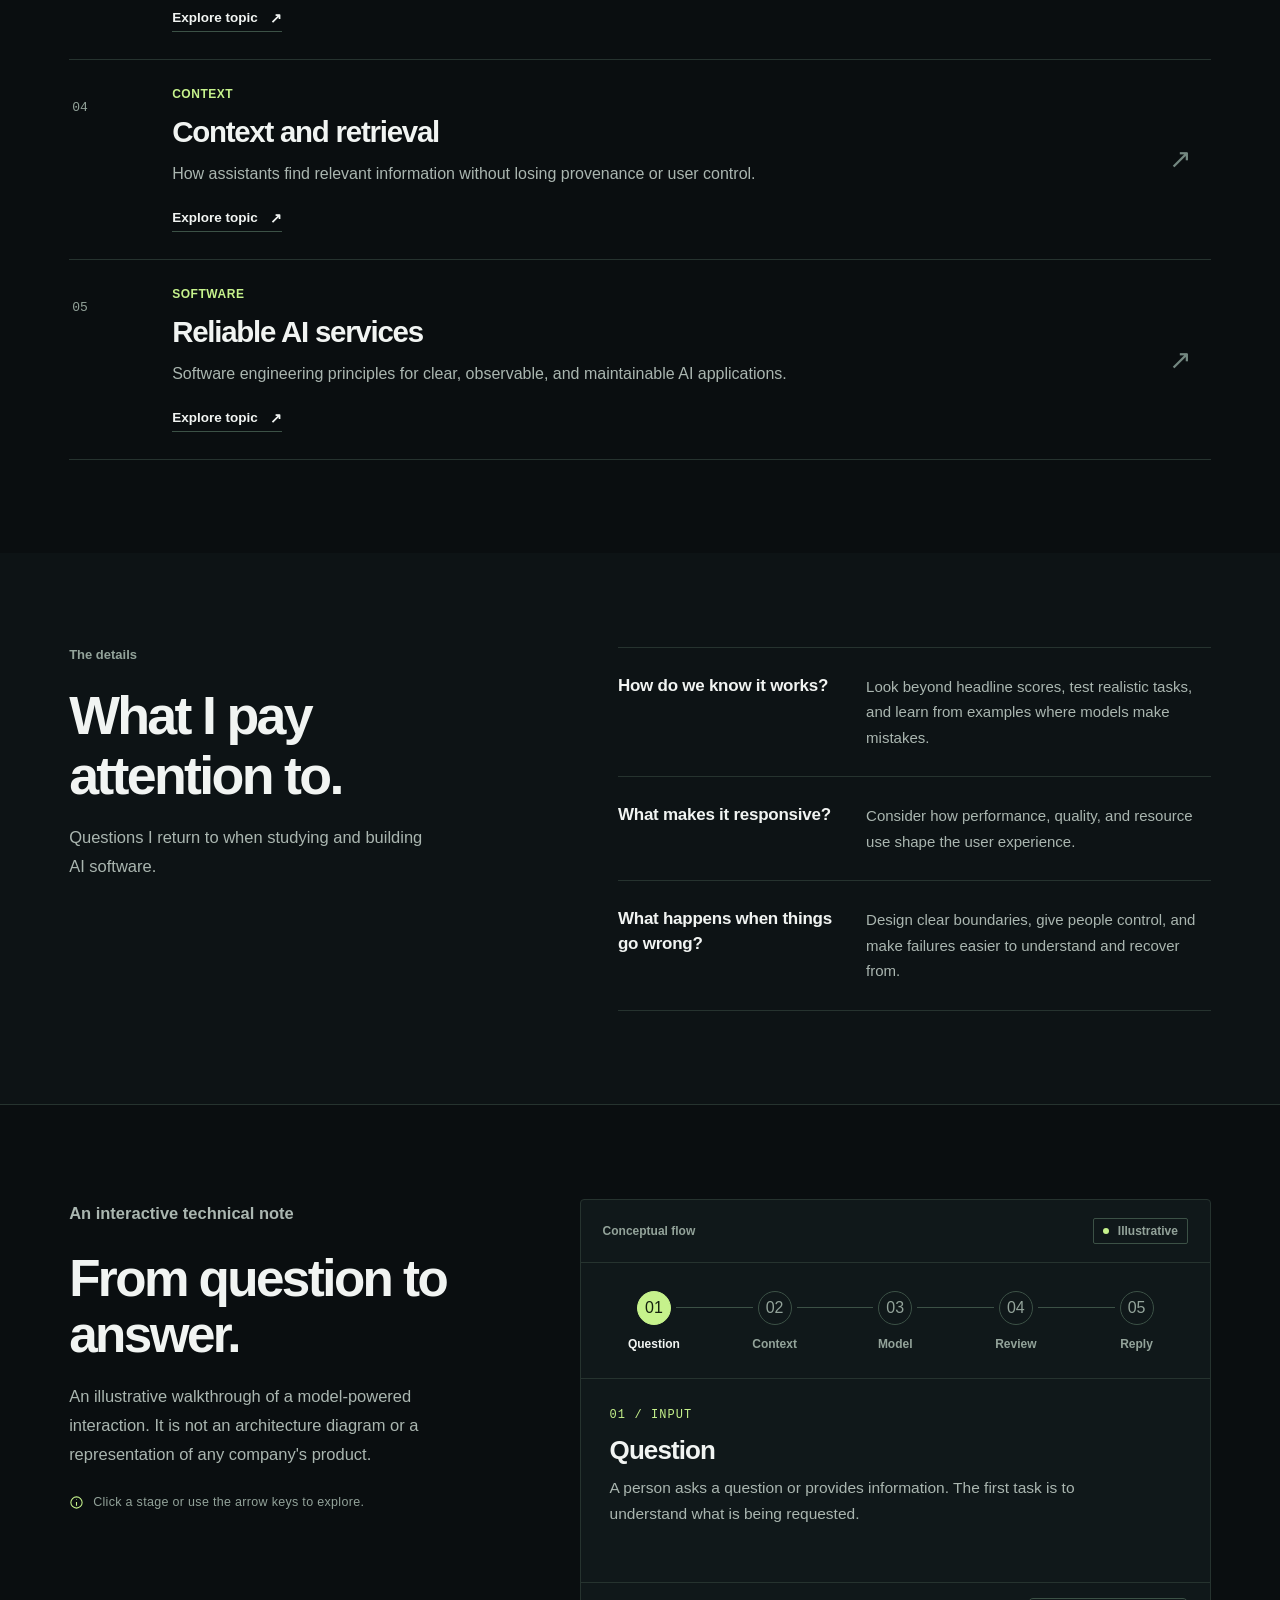
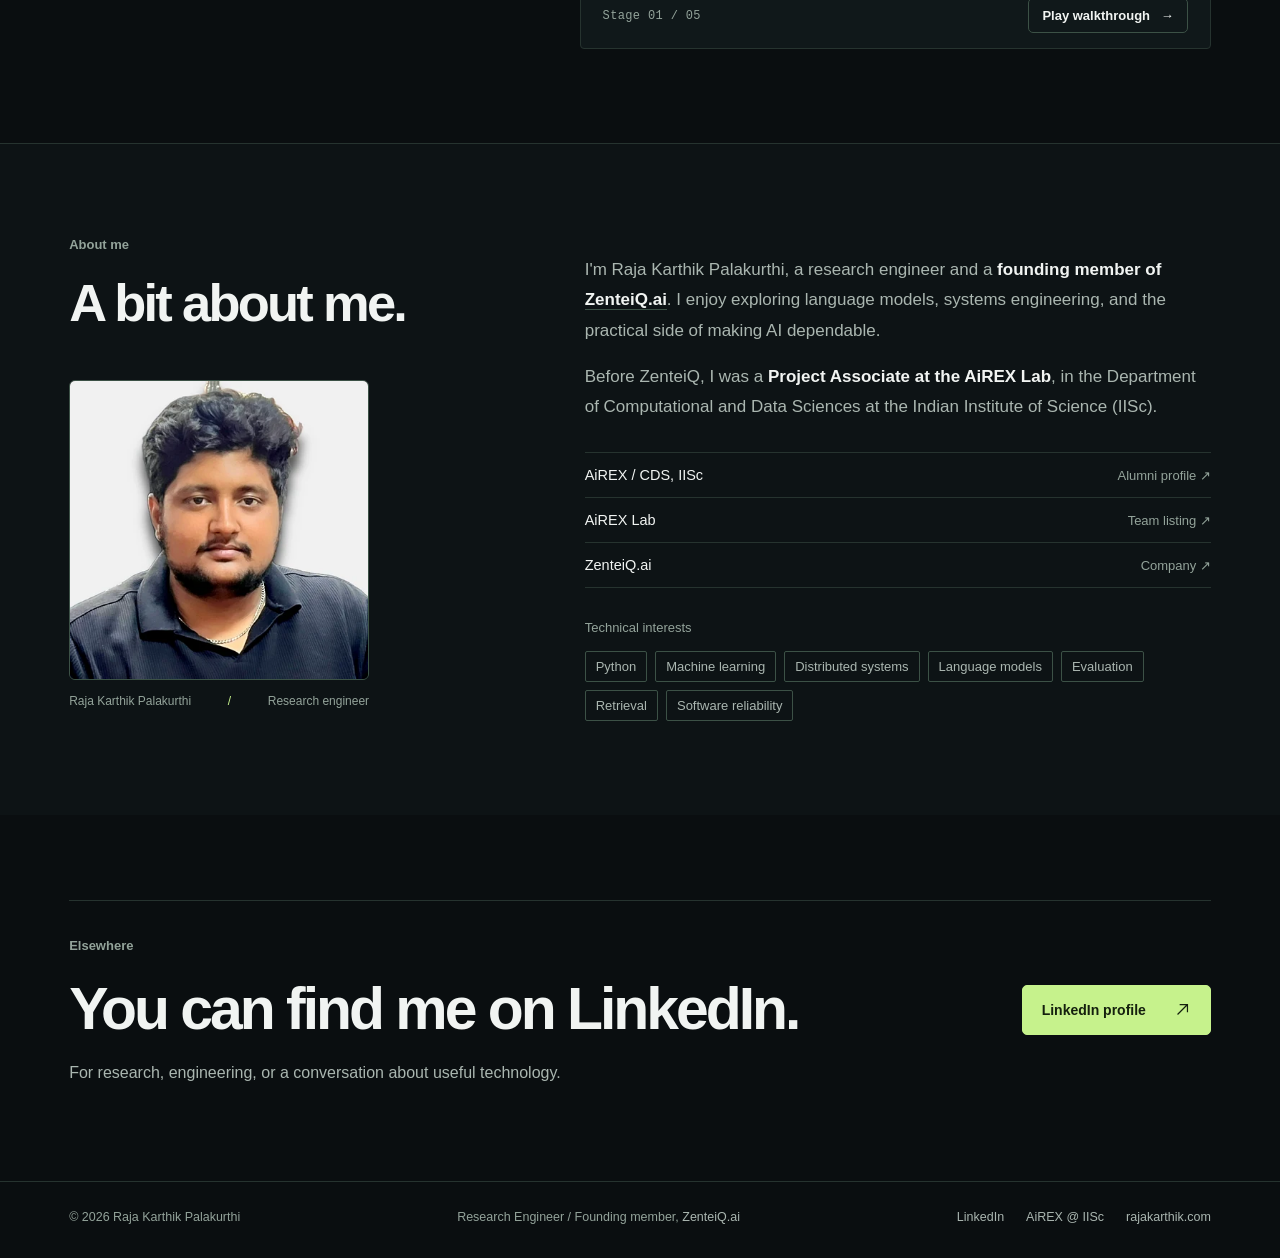
==== commit 588818e4: "Add name variants to Person schema" ====
--- a/index.html
+++ b/index.html
@@ -18,7 +18,7 @@
 <link rel="mask-icon" href="/assets/safari-pinned-tab.svg" color="#8fc348">
 <link rel="apple-touch-icon" href="/apple-touch-icon.png" sizes="180x180"><link rel="manifest" href="/site.webmanifest">
 <link rel="stylesheet" href="/assets/style.css">
-<script type="application/ld+json">{"@context":"https://schema.org","@graph":[{"@type":"WebSite","@id":"https://rajakarthik.com/#website","url":"https://rajakarthik.com/","name":"Raja Karthik Palakurthi","inLanguage":"en"},{"@type":"ProfilePage","@id":"https://rajakarthik.com/#profile","url":"https://rajakarthik.com/","name":"Raja Karthik Palakurthi - Research Engineer and ZenteiQ.ai founding member","isPartOf":{"@id":"https://rajakarthik.com/#website"},"mainEntity":{"@id":"https://rajakarthik.com/#person"}},{"@type":"Person","@id":"https://rajakarthik.com/#person","name":"Raja Karthik Palakurthi","alternateName":["Raja Karthik","Palakurthi Raja Karthik"],"url":"https://rajakarthik.com/","jobTitle":"Research Engineer","image":{"@type":"ImageObject","url":"https://rajakarthik.com/assets/raja-karthik-portrait.jpg","width":416,"height":416},"description":"Research Engineer and founding member of ZenteiQ.ai. Former Project Associate at AiREX Lab, Department of Computational and Data Sciences, Indian Institute of Science (IISc).","worksFor":{"@type":"Organization","name":"ZenteiQ.ai","url":"https://zenteiq.ai/"},"sameAs":["https://www.linkedin.com/in/palakurthirajakarthik/"],"subjectOf":[{"@type":"WebPage","name":"AiREX Lab alumni listing","url":"https://airexlab.cds.iisc.ac.in/alumni/"},{"@type":"WebPage","name":"AiREX Lab team listing","url":"https://airexlab.cds.iisc.ac.in/meet-our-team/"}],"knowsAbout":["AI systems","Language models","Model evaluation","Information retrieval","Software engineering","Agent reliability"]}]}</script>
+<script type="application/ld+json">{"@context":"https://schema.org","@graph":[{"@type":"WebSite","@id":"https://rajakarthik.com/#website","url":"https://rajakarthik.com/","name":"Raja Karthik Palakurthi","inLanguage":"en"},{"@type":"ProfilePage","@id":"https://rajakarthik.com/#profile","url":"https://rajakarthik.com/","name":"Raja Karthik Palakurthi - Research Engineer and ZenteiQ.ai founding member","isPartOf":{"@id":"https://rajakarthik.com/#website"},"mainEntity":{"@id":"https://rajakarthik.com/#person"}},{"@type":"Person","@id":"https://rajakarthik.com/#person","name":"Raja Karthik Palakurthi","alternateName":["Raja Karthik","Karthik Palakurthi","Palakurthi Karthik","Raja Palakurthi","Palakurthi Raja","Karthik Raja","Palakurthi Raja Karthik","Karthik Raja Palakurthi","Palakurthi Karthik Raja","Raja Palakurthi Karthik","Karthik Palakurthi Raja","R. K. Palakurthi","R K Palakurthi","Palakurthi R. K.","Raja Karthik P.","P. Raja Karthik","Palakurthi R. Karthik"],"url":"https://rajakarthik.com/","jobTitle":"Research Engineer","image":{"@type":"ImageObject","url":"https://rajakarthik.com/assets/raja-karthik-portrait.jpg","width":416,"height":416},"description":"Research Engineer and founding member of ZenteiQ.ai. Former Project Associate at AiREX Lab, Department of Computational and Data Sciences, Indian Institute of Science (IISc).","worksFor":{"@type":"Organization","name":"ZenteiQ.ai","url":"https://zenteiq.ai/"},"sameAs":["https://www.linkedin.com/in/palakurthirajakarthik/"],"subjectOf":[{"@type":"WebPage","name":"AiREX Lab alumni listing","url":"https://airexlab.cds.iisc.ac.in/alumni/"},{"@type":"WebPage","name":"AiREX Lab team listing","url":"https://airexlab.cds.iisc.ac.in/meet-our-team/"}],"knowsAbout":["AI systems","Language models","Model evaluation","Information retrieval","Software engineering","Agent reliability"]}]}</script>
 <script>try{const t=localStorage.getItem('rkp-theme');if(t==='dark'||t==='light')document.documentElement.dataset.theme=t;}catch(e){}</script>
 <script defer src="/assets/site.js"></script>
 </head><body><a href="#main" class="skip-link">Skip to content</a>
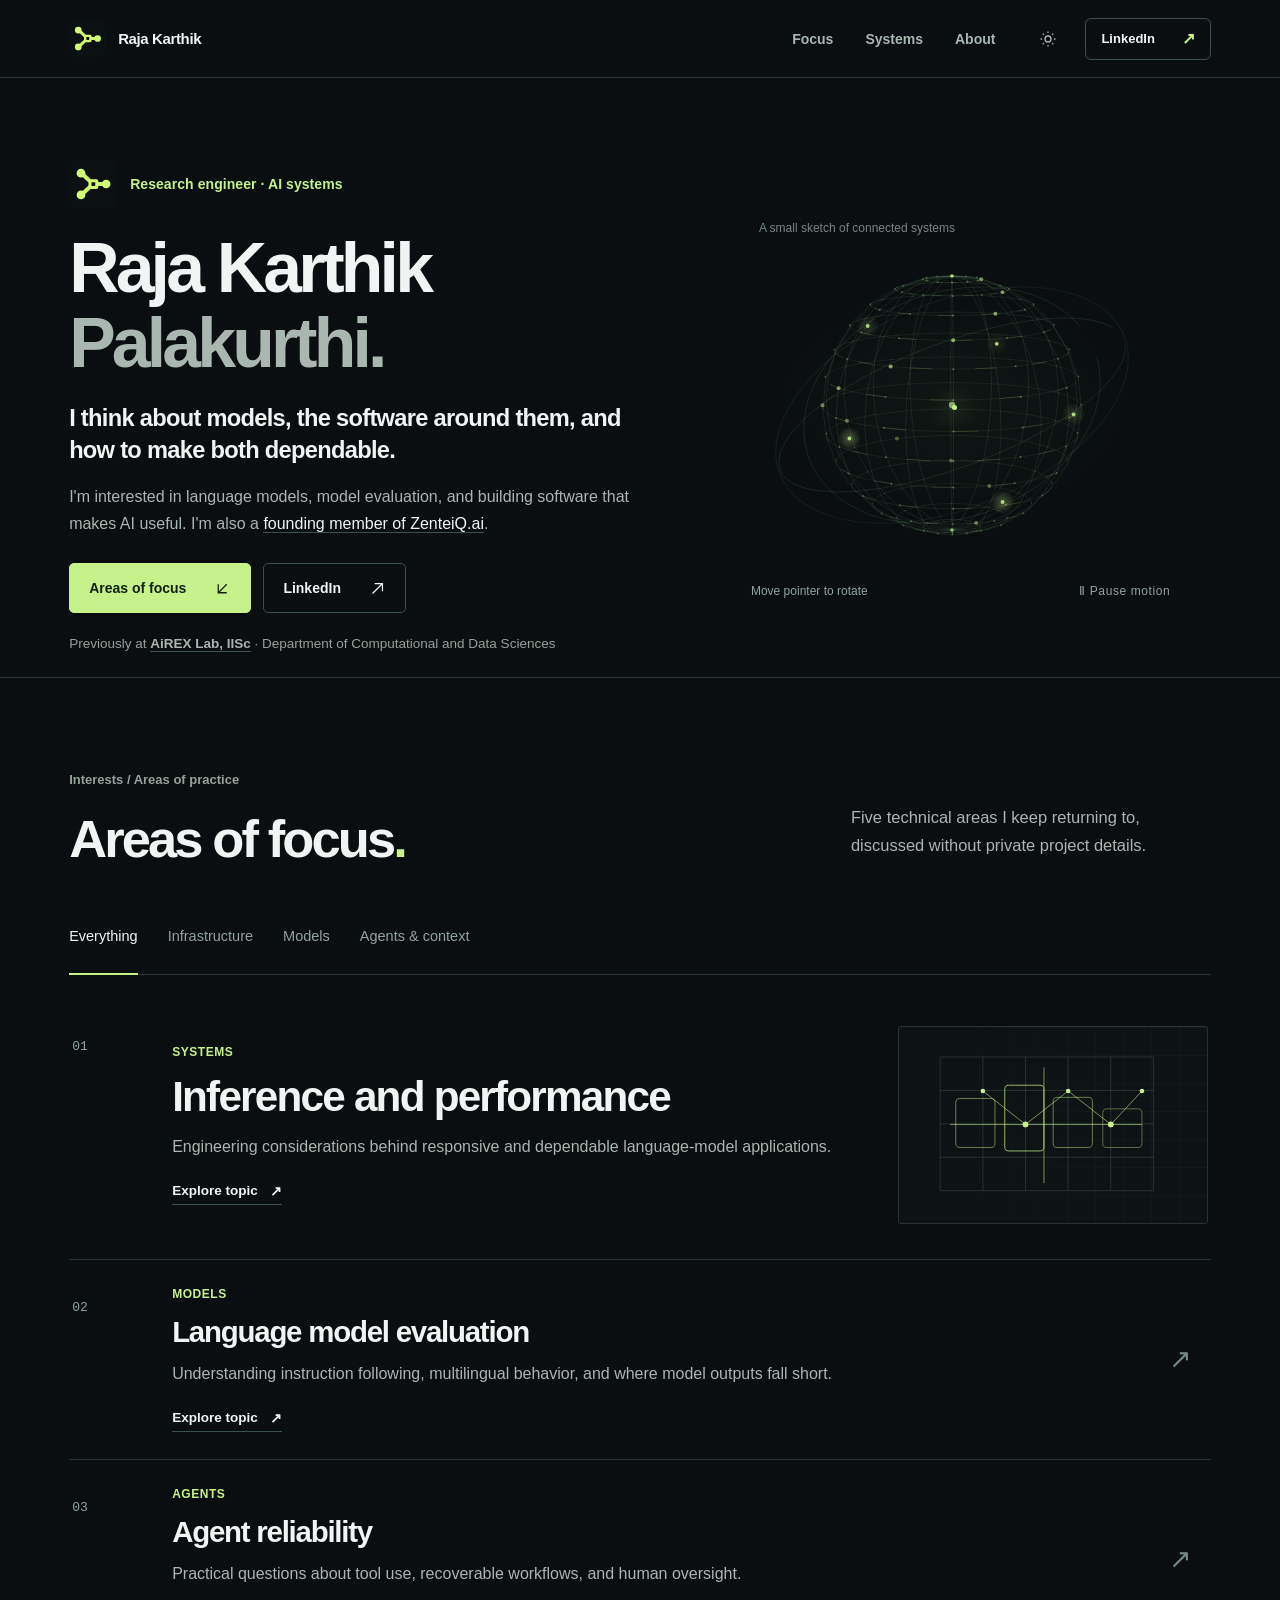
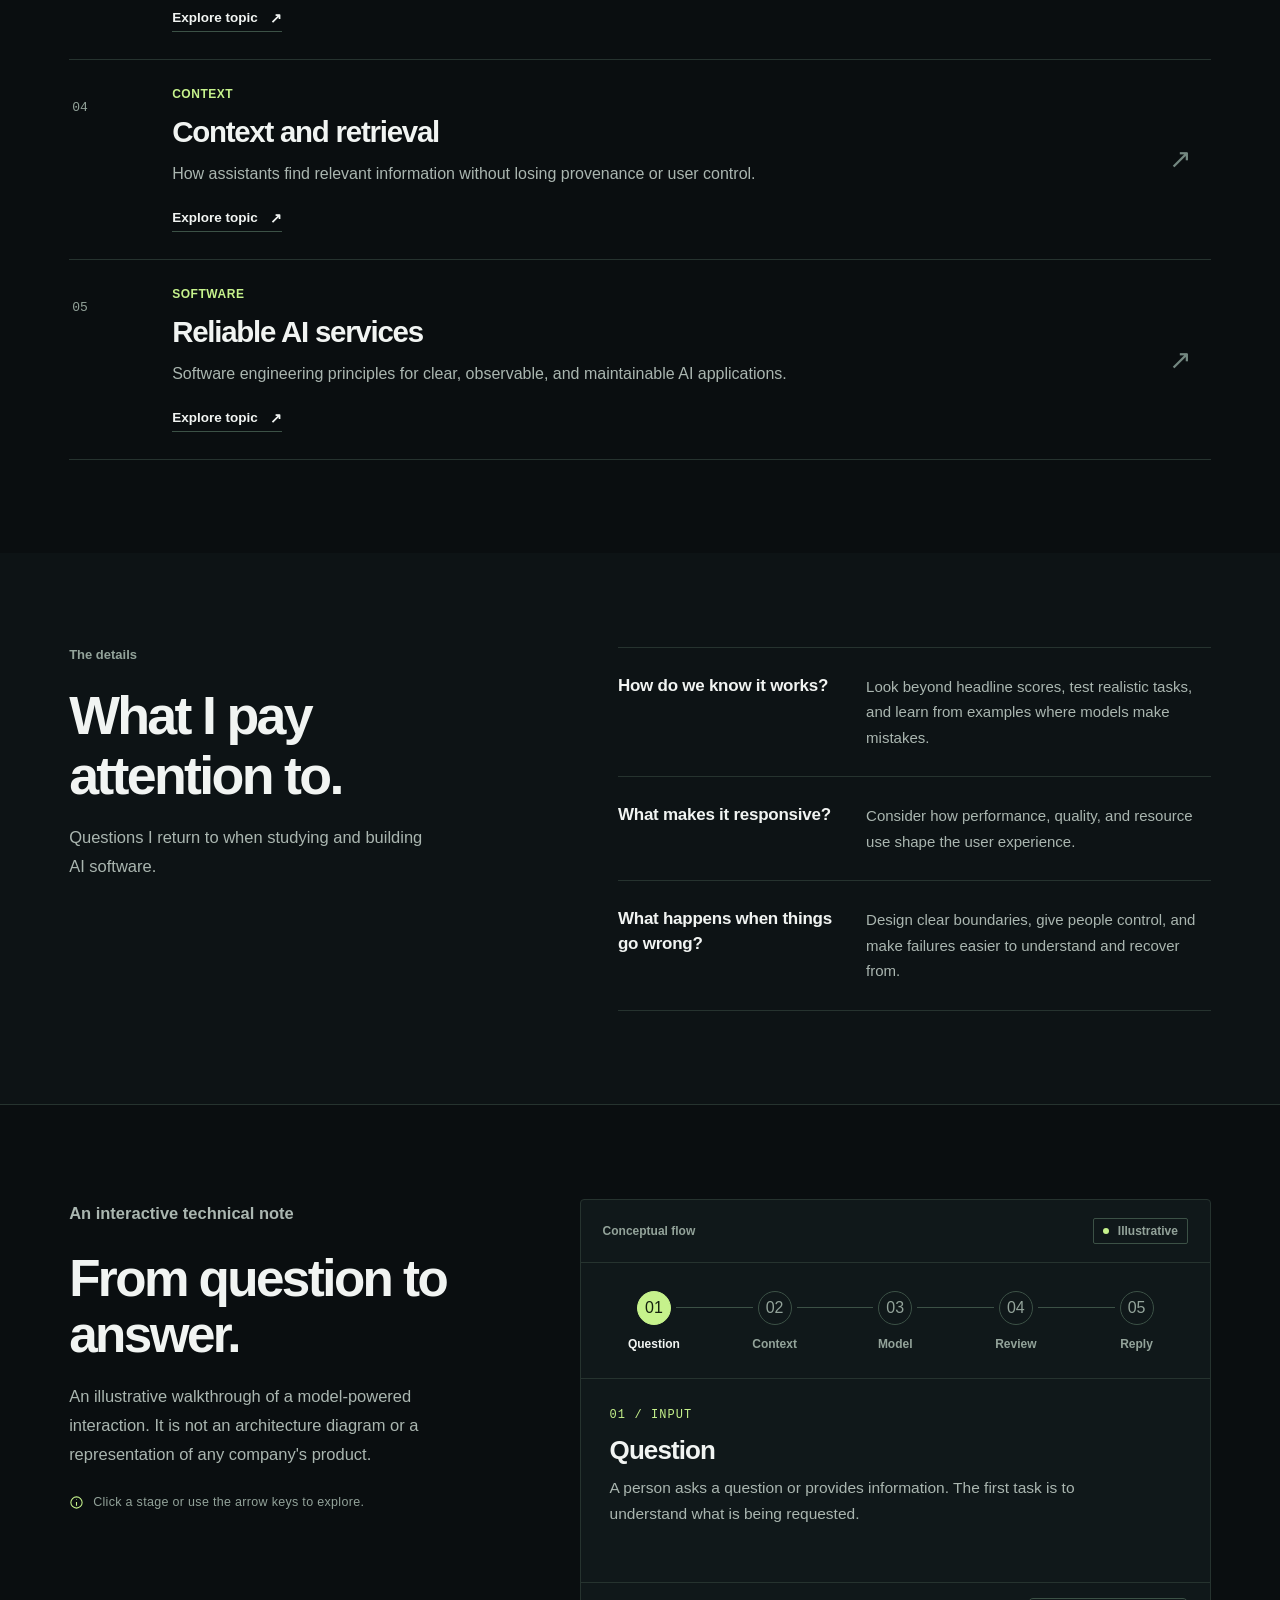
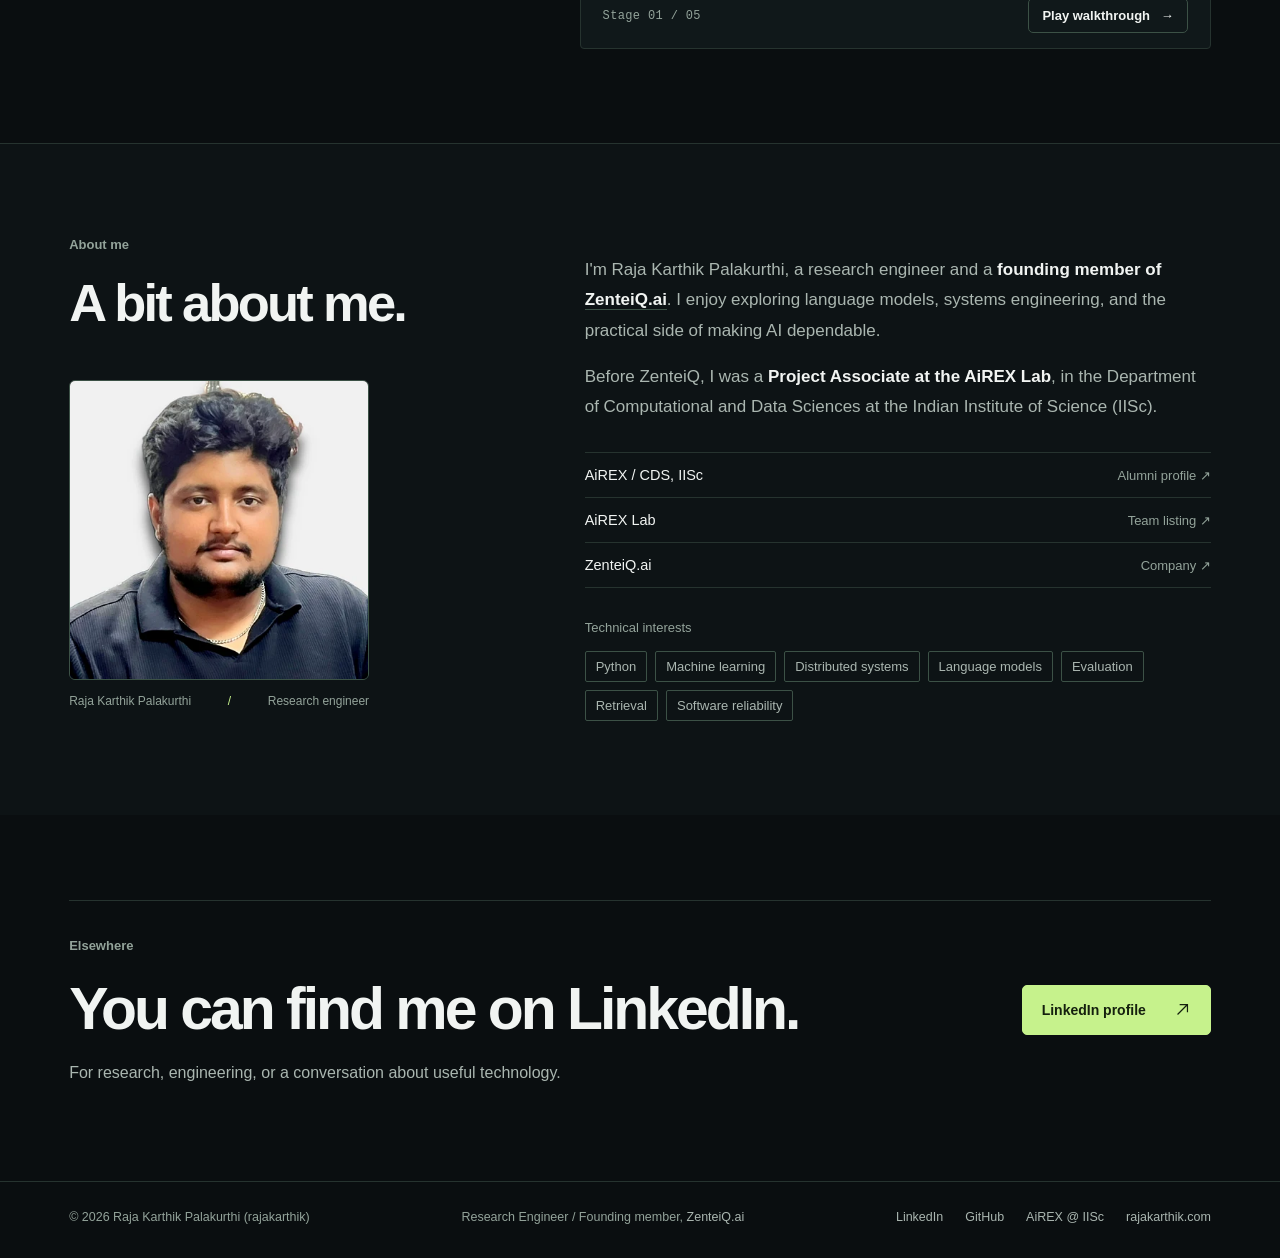
==== commit 8b45b031: "Add GitHub link, handle, and country to identity data" ====
--- a/index.html
+++ b/index.html
@@ -18,7 +18,7 @@
 <link rel="mask-icon" href="/assets/safari-pinned-tab.svg" color="#8fc348">
 <link rel="apple-touch-icon" href="/apple-touch-icon.png" sizes="180x180"><link rel="manifest" href="/site.webmanifest">
 <link rel="stylesheet" href="/assets/style.css">
-<script type="application/ld+json">{"@context":"https://schema.org","@graph":[{"@type":"WebSite","@id":"https://rajakarthik.com/#website","url":"https://rajakarthik.com/","name":"Raja Karthik Palakurthi","inLanguage":"en"},{"@type":"ProfilePage","@id":"https://rajakarthik.com/#profile","url":"https://rajakarthik.com/","name":"Raja Karthik Palakurthi - Research Engineer and ZenteiQ.ai founding member","isPartOf":{"@id":"https://rajakarthik.com/#website"},"mainEntity":{"@id":"https://rajakarthik.com/#person"}},{"@type":"Person","@id":"https://rajakarthik.com/#person","name":"Raja Karthik Palakurthi","alternateName":["Raja Karthik","Karthik Palakurthi","Palakurthi Karthik","Raja Palakurthi","Palakurthi Raja","Karthik Raja","Palakurthi Raja Karthik","Karthik Raja Palakurthi","Palakurthi Karthik Raja","Raja Palakurthi Karthik","Karthik Palakurthi Raja","R. K. Palakurthi","R K Palakurthi","Palakurthi R. K.","Raja Karthik P.","P. Raja Karthik","Palakurthi R. Karthik"],"url":"https://rajakarthik.com/","jobTitle":"Research Engineer","image":{"@type":"ImageObject","url":"https://rajakarthik.com/assets/raja-karthik-portrait.jpg","width":416,"height":416},"description":"Research Engineer and founding member of ZenteiQ.ai. Former Project Associate at AiREX Lab, Department of Computational and Data Sciences, Indian Institute of Science (IISc).","worksFor":{"@type":"Organization","name":"ZenteiQ.ai","url":"https://zenteiq.ai/"},"sameAs":["https://www.linkedin.com/in/palakurthirajakarthik/"],"subjectOf":[{"@type":"WebPage","name":"AiREX Lab alumni listing","url":"https://airexlab.cds.iisc.ac.in/alumni/"},{"@type":"WebPage","name":"AiREX Lab team listing","url":"https://airexlab.cds.iisc.ac.in/meet-our-team/"}],"knowsAbout":["AI systems","Language models","Model evaluation","Information retrieval","Software engineering","Agent reliability"]}]}</script>
+<script type="application/ld+json">{"@context":"https://schema.org","@graph":[{"@type":"WebSite","@id":"https://rajakarthik.com/#website","url":"https://rajakarthik.com/","name":"Raja Karthik Palakurthi","inLanguage":"en"},{"@type":"ProfilePage","@id":"https://rajakarthik.com/#profile","url":"https://rajakarthik.com/","name":"Raja Karthik Palakurthi - Research Engineer and ZenteiQ.ai founding member","isPartOf":{"@id":"https://rajakarthik.com/#website"},"mainEntity":{"@id":"https://rajakarthik.com/#person"}},{"@type":"Person","@id":"https://rajakarthik.com/#person","name":"Raja Karthik Palakurthi","alternateName":["rajakarthik","Raja Karthik","Karthik Palakurthi","Palakurthi Karthik","Raja Palakurthi","Palakurthi Raja","Karthik Raja","Palakurthi Raja Karthik","Karthik Raja Palakurthi","Palakurthi Karthik Raja","Raja Palakurthi Karthik","Karthik Palakurthi Raja","R. K. Palakurthi","R K Palakurthi","Palakurthi R. K.","Raja Karthik P.","P. Raja Karthik","Palakurthi R. Karthik"],"url":"https://rajakarthik.com/","jobTitle":"Research Engineer","image":{"@type":"ImageObject","url":"https://rajakarthik.com/assets/raja-karthik-portrait.jpg","width":416,"height":416},"description":"Research Engineer and founding member of ZenteiQ.ai. Former Project Associate at AiREX Lab, Department of Computational and Data Sciences, Indian Institute of Science (IISc).","worksFor":{"@type":"Organization","name":"ZenteiQ.ai","url":"https://zenteiq.ai/"},"sameAs":["https://www.linkedin.com/in/palakurthirajakarthik/","https://github.com/palakurthiraja1"],"address":{"@type":"PostalAddress","addressCountry":"IN"},"subjectOf":[{"@type":"WebPage","name":"AiREX Lab alumni listing","url":"https://airexlab.cds.iisc.ac.in/alumni/"},{"@type":"WebPage","name":"AiREX Lab team listing","url":"https://airexlab.cds.iisc.ac.in/meet-our-team/"}],"knowsAbout":["AI systems","Language models","Model evaluation","Information retrieval","Software engineering","Agent reliability"]}]}</script>
 <script>try{const t=localStorage.getItem('rkp-theme');if(t==='dark'||t==='light')document.documentElement.dataset.theme=t;}catch(e){}</script>
 <script defer src="/assets/site.js"></script>
 </head><body><a href="#main" class="skip-link">Skip to content</a>
@@ -119,7 +119,7 @@
  </div></section>
 </main>
 <footer class="footer"><div class="container footer-content">
-    <span>&copy; 2026 Raja Karthik Palakurthi</span>
+    <span>&copy; 2026 Raja Karthik Palakurthi (rajakarthik)</span>
     <span class="footer-title">Research Engineer / Founding member, <a href="https://zenteiq.ai/" target="_blank" rel="noopener noreferrer">ZenteiQ.ai</a></span>
-    <div class="footer-links"><a href="https://www.linkedin.com/in/palakurthirajakarthik/" rel="me noopener noreferrer" target="_blank">LinkedIn</a><a href="https://airexlab.cds.iisc.ac.in/alumni/" target="_blank" rel="noopener noreferrer">AiREX @ IISc</a><a href="/">rajakarthik.com</a></div>
+    <div class="footer-links"><a href="https://www.linkedin.com/in/palakurthirajakarthik/" rel="me noopener noreferrer" target="_blank">LinkedIn</a><a href="https://github.com/palakurthiraja1" rel="me noopener noreferrer" target="_blank">GitHub</a><a href="https://airexlab.cds.iisc.ac.in/alumni/" target="_blank" rel="noopener noreferrer">AiREX @ IISc</a><a href="/">rajakarthik.com</a></div>
     </div></footer></body></html>
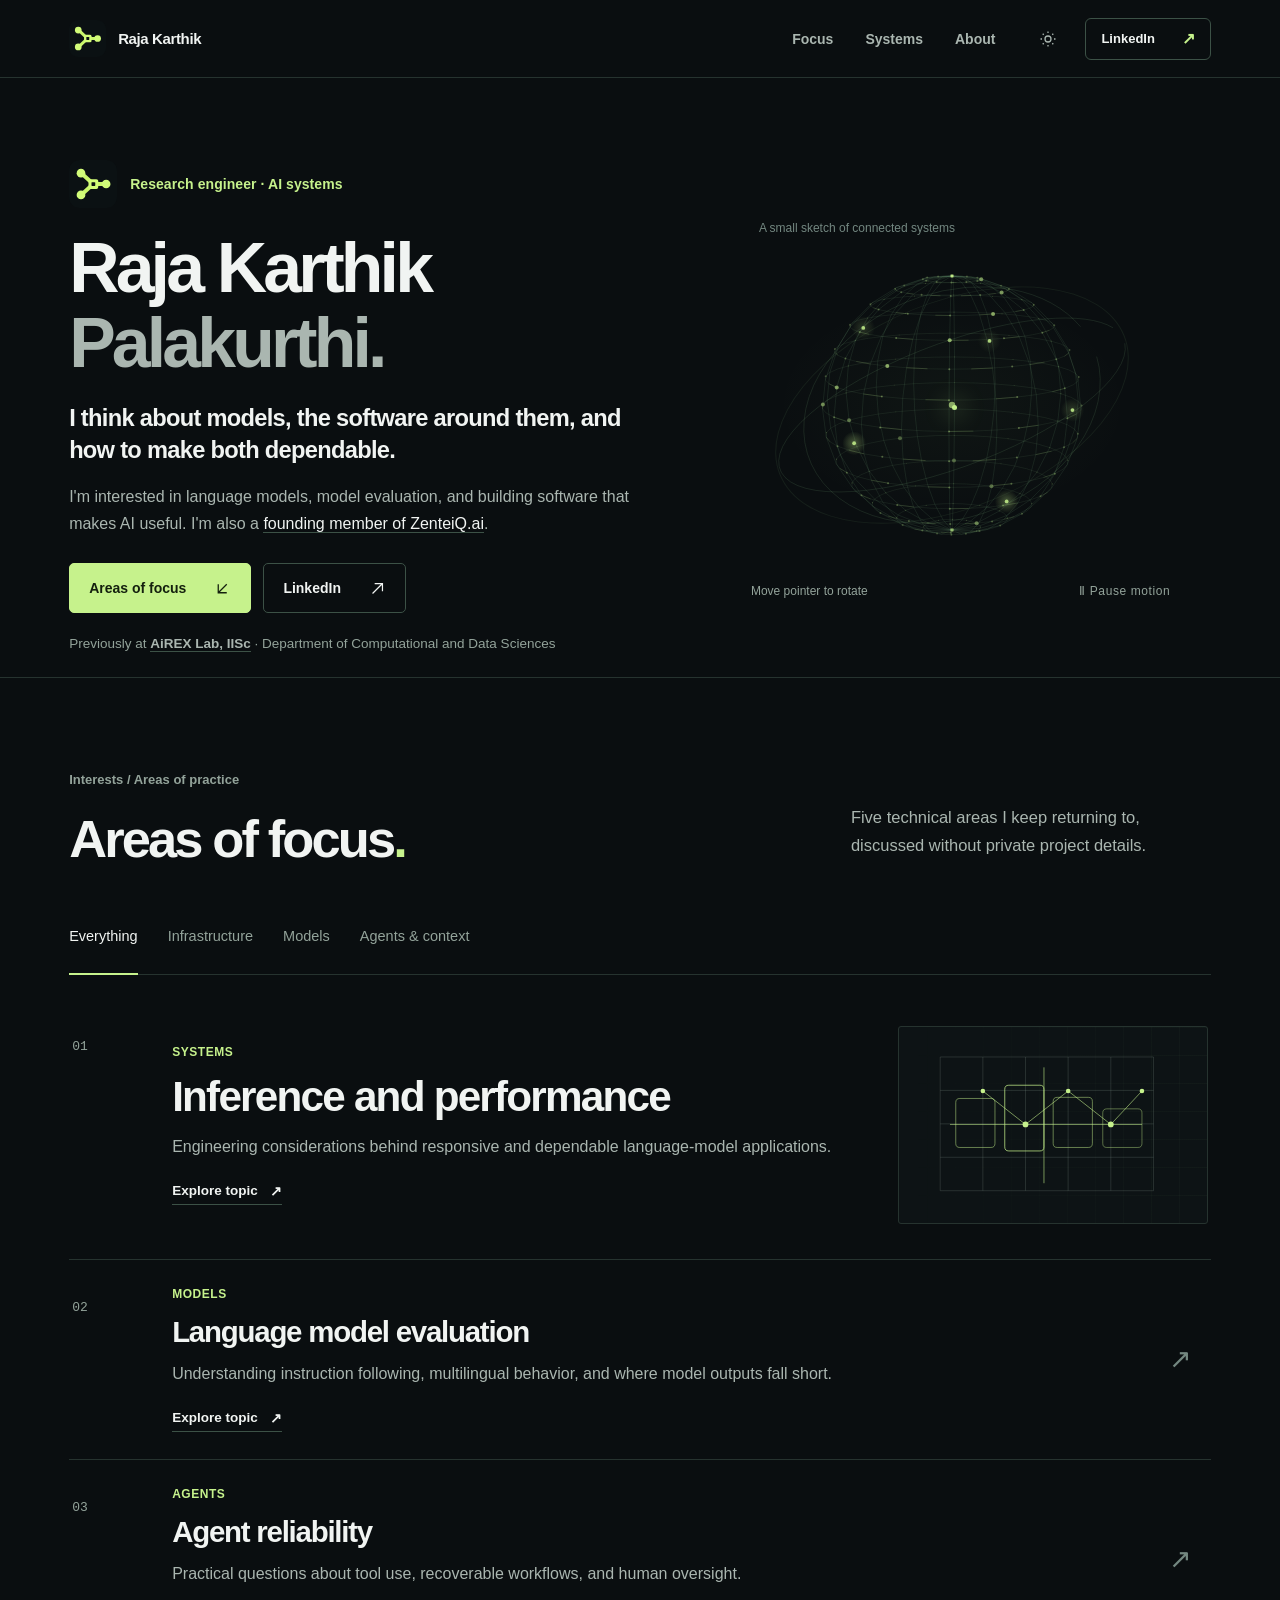
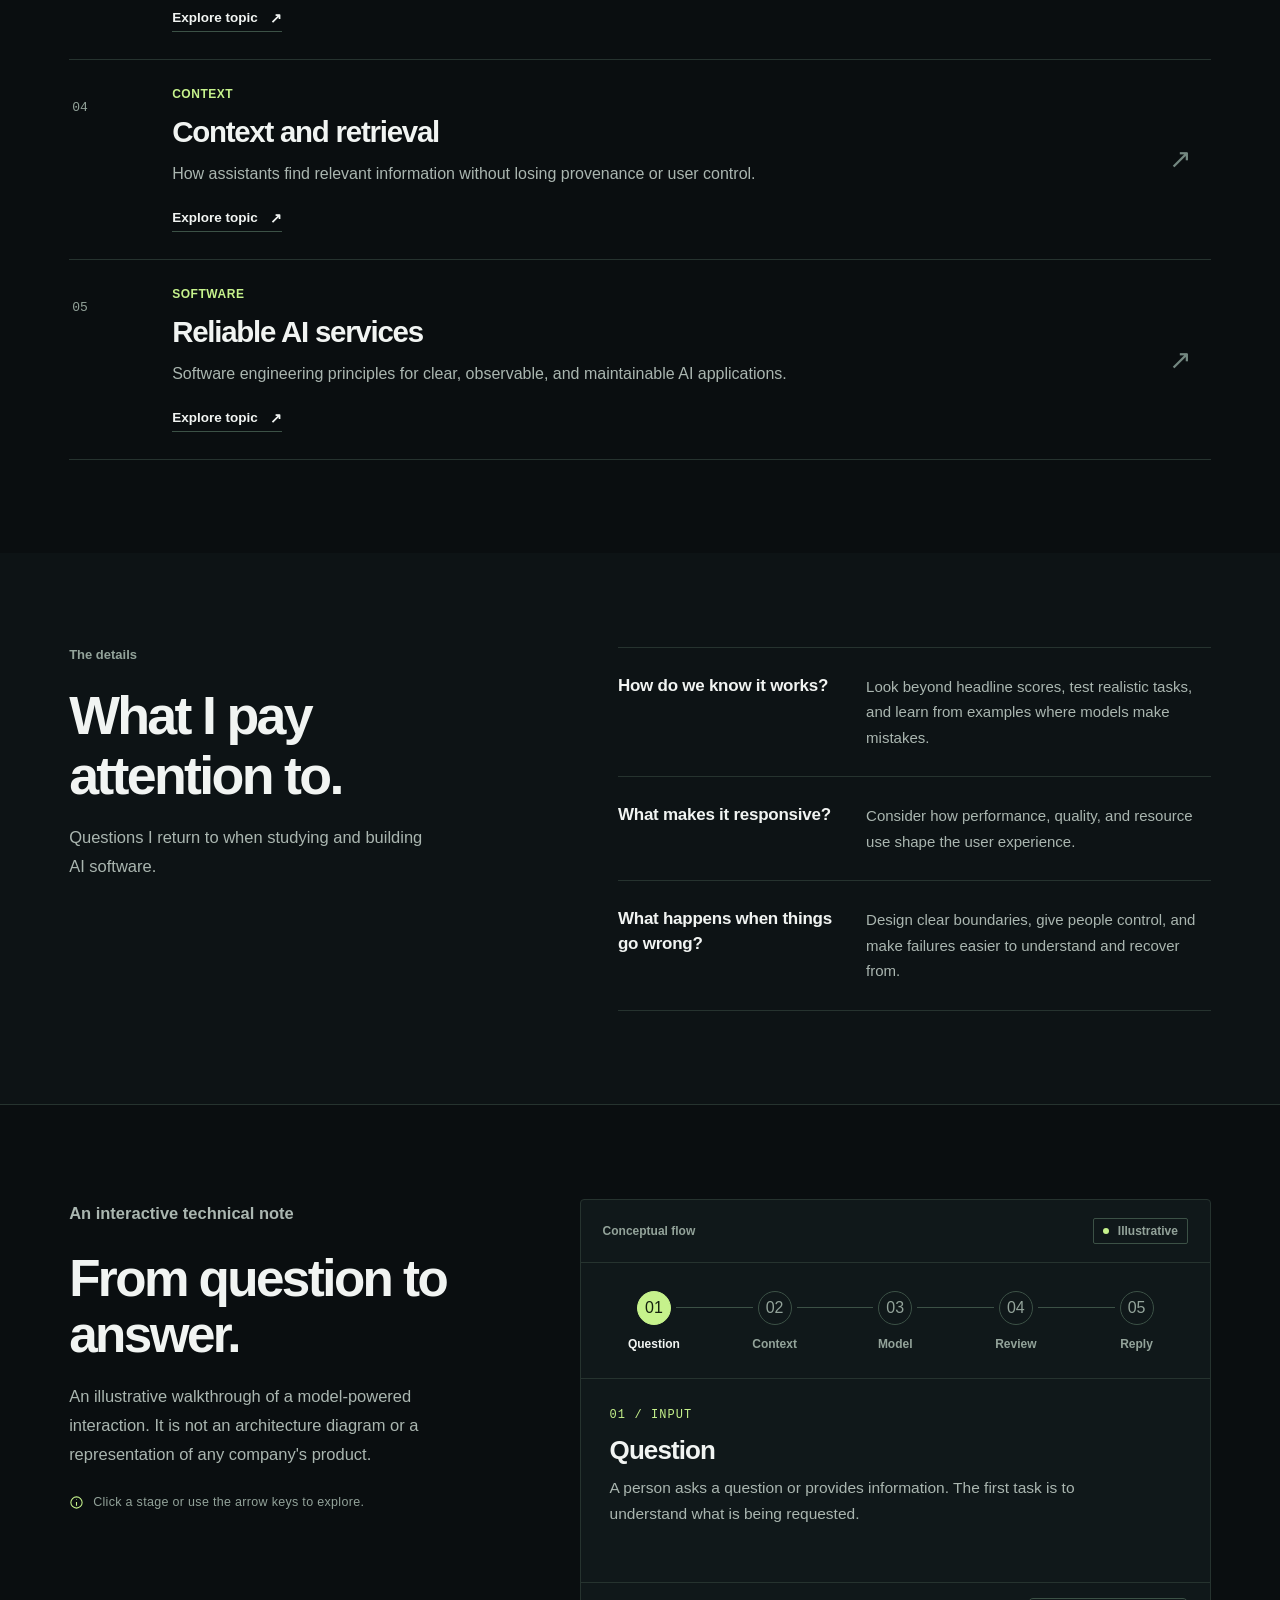
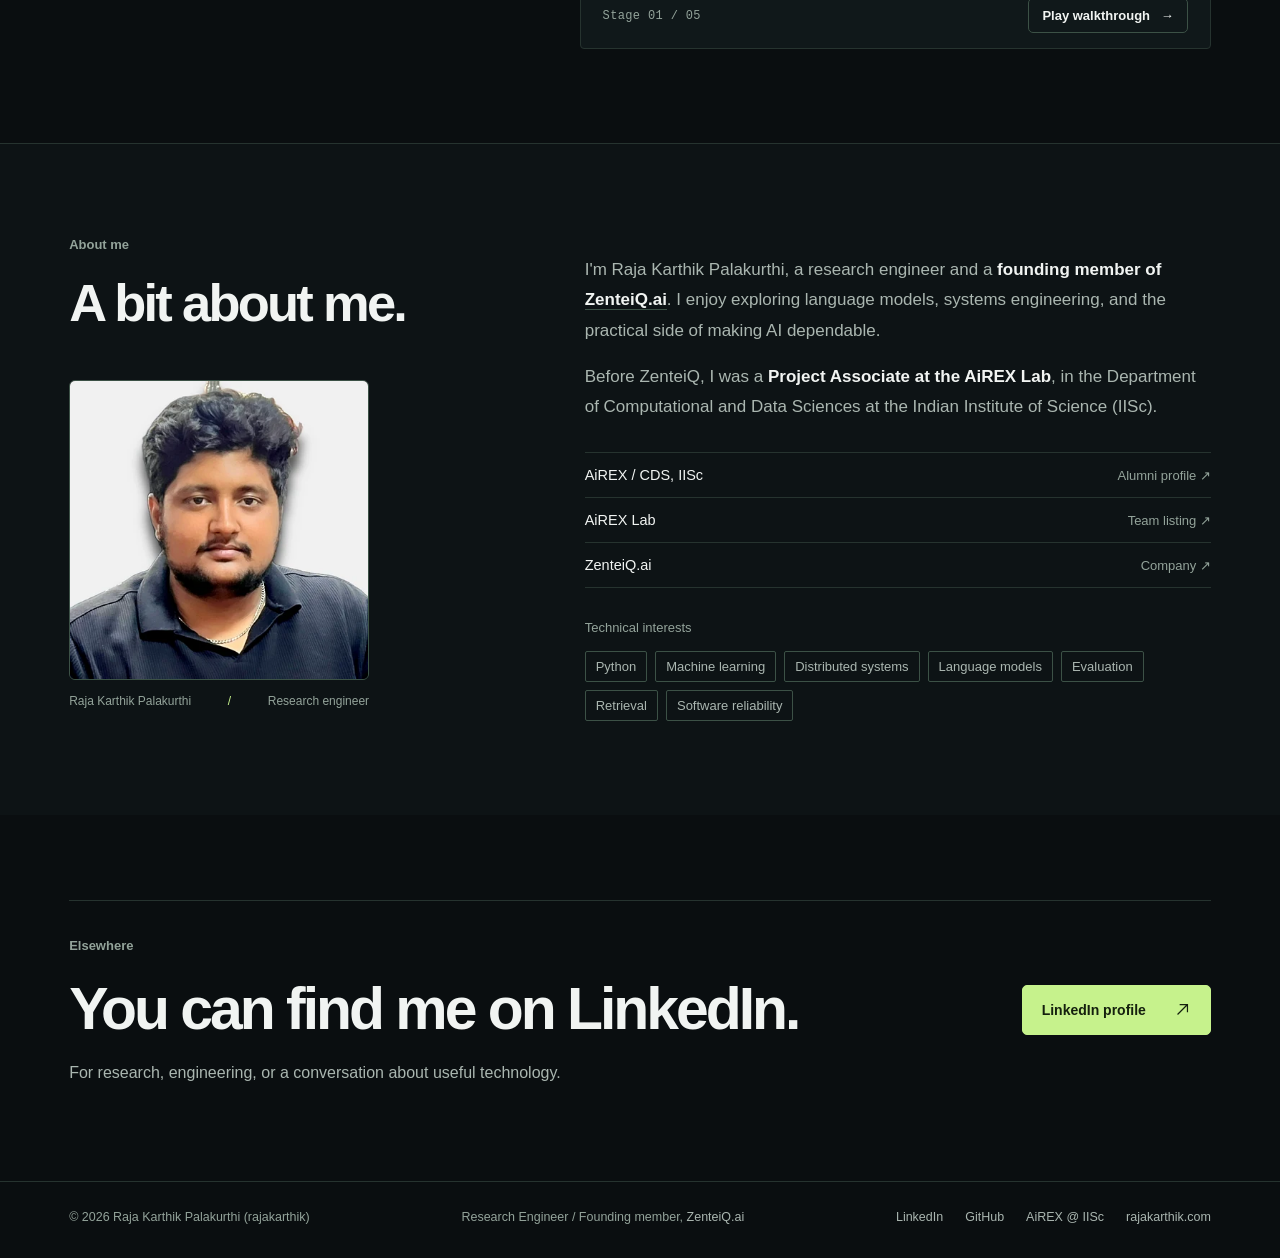
==== commit 3edc22c7: "Use portrait share card and add lab affiliation" ====
--- a/index.html
+++ b/index.html
@@ -7,10 +7,10 @@
 <link rel="canonical" href="https://rajakarthik.com/"><link rel="describedby" type="text/plain" href="/llms.txt"><meta name="robots" content="index,follow,max-image-preview:large">
 <meta property="og:type" content="website"><meta property="og:site_name" content="Raja Karthik Palakurthi"><meta property="og:locale" content="en_US">
 <meta property="og:url" content="https://rajakarthik.com/"><meta property="og:title" content="Raja Karthik Palakurthi | Research Engineer &amp; Founding Member at ZenteiQ.ai">
-<meta property="og:description" content="Raja Karthik Palakurthi is a Research Engineer and founding member of ZenteiQ.ai. His interests include language models, AI systems, evaluation, and reliable software. Former Project Associate at AiREX Lab, IISc."><meta property="og:image" content="https://rajakarthik.com/assets/og-systems.png">
+<meta property="og:description" content="Raja Karthik Palakurthi is a Research Engineer and founding member of ZenteiQ.ai. His interests include language models, AI systems, evaluation, and reliable software. Former Project Associate at AiREX Lab, IISc."><meta property="og:image" content="https://rajakarthik.com/assets/og-portrait.png">
 <meta property="og:image:type" content="image/png"><meta property="og:image:width" content="1200"><meta property="og:image:height" content="630">
-<meta property="og:image:alt" content="Raja Karthik Palakurthi, Research Engineer and founding member of ZenteiQ.ai, with abstract AI systems diagram">
-<meta name="twitter:card" content="summary_large_image"><meta name="twitter:image:alt" content="Abstract inference execution graph and the name Raja Karthik Palakurthi"><meta name="twitter:title" content="Raja Karthik Palakurthi | Research Engineer &amp; Founding Member at ZenteiQ.ai"><meta name="twitter:description" content="Raja Karthik Palakurthi is a Research Engineer and founding member of ZenteiQ.ai. His interests include language models, AI systems, evaluation, and reliable software. Former Project Associate at AiREX Lab, IISc."><meta name="twitter:image" content="https://rajakarthik.com/assets/og-systems.png">
+<meta property="og:image:alt" content="Raja Karthik Palakurthi, Research Engineer and founding member of ZenteiQ.ai">
+<meta name="twitter:card" content="summary_large_image"><meta name="twitter:image:alt" content="Raja Karthik Palakurthi, Research Engineer and founding member of ZenteiQ.ai"><meta name="twitter:title" content="Raja Karthik Palakurthi | Research Engineer &amp; Founding Member at ZenteiQ.ai"><meta name="twitter:description" content="Raja Karthik Palakurthi is a Research Engineer and founding member of ZenteiQ.ai. His interests include language models, AI systems, evaluation, and reliable software. Former Project Associate at AiREX Lab, IISc."><meta name="twitter:image" content="https://rajakarthik.com/assets/og-portrait.png">
 <link rel="icon" href="/favicon.ico" type="image/x-icon" sizes="16x16 32x32 48x48 64x64">
 <link rel="icon" type="image/svg+xml" sizes="any" href="/assets/favicon.svg">
 <link rel="icon" type="image/png" sizes="48x48" href="/assets/favicon-48.png">
@@ -18,7 +18,7 @@
 <link rel="mask-icon" href="/assets/safari-pinned-tab.svg" color="#8fc348">
 <link rel="apple-touch-icon" href="/apple-touch-icon.png" sizes="180x180"><link rel="manifest" href="/site.webmanifest">
 <link rel="stylesheet" href="/assets/style.css">
-<script type="application/ld+json">{"@context":"https://schema.org","@graph":[{"@type":"WebSite","@id":"https://rajakarthik.com/#website","url":"https://rajakarthik.com/","name":"Raja Karthik Palakurthi","inLanguage":"en"},{"@type":"ProfilePage","@id":"https://rajakarthik.com/#profile","url":"https://rajakarthik.com/","name":"Raja Karthik Palakurthi - Research Engineer and ZenteiQ.ai founding member","isPartOf":{"@id":"https://rajakarthik.com/#website"},"mainEntity":{"@id":"https://rajakarthik.com/#person"}},{"@type":"Person","@id":"https://rajakarthik.com/#person","name":"Raja Karthik Palakurthi","alternateName":["rajakarthik","Raja Karthik","Karthik Palakurthi","Palakurthi Karthik","Raja Palakurthi","Palakurthi Raja","Karthik Raja","Palakurthi Raja Karthik","Karthik Raja Palakurthi","Palakurthi Karthik Raja","Raja Palakurthi Karthik","Karthik Palakurthi Raja","R. K. Palakurthi","R K Palakurthi","Palakurthi R. K.","Raja Karthik P.","P. Raja Karthik","Palakurthi R. Karthik"],"url":"https://rajakarthik.com/","jobTitle":"Research Engineer","image":{"@type":"ImageObject","url":"https://rajakarthik.com/assets/raja-karthik-portrait.jpg","width":416,"height":416},"description":"Research Engineer and founding member of ZenteiQ.ai. Former Project Associate at AiREX Lab, Department of Computational and Data Sciences, Indian Institute of Science (IISc).","worksFor":{"@type":"Organization","name":"ZenteiQ.ai","url":"https://zenteiq.ai/"},"sameAs":["https://www.linkedin.com/in/palakurthirajakarthik/","https://github.com/palakurthiraja1"],"address":{"@type":"PostalAddress","addressCountry":"IN"},"subjectOf":[{"@type":"WebPage","name":"AiREX Lab alumni listing","url":"https://airexlab.cds.iisc.ac.in/alumni/"},{"@type":"WebPage","name":"AiREX Lab team listing","url":"https://airexlab.cds.iisc.ac.in/meet-our-team/"}],"knowsAbout":["AI systems","Language models","Model evaluation","Information retrieval","Software engineering","Agent reliability"]}]}</script>
+<script type="application/ld+json">{"@context":"https://schema.org","@graph":[{"@type":"WebSite","@id":"https://rajakarthik.com/#website","url":"https://rajakarthik.com/","name":"Raja Karthik Palakurthi","inLanguage":"en"},{"@type":"ProfilePage","@id":"https://rajakarthik.com/#profile","url":"https://rajakarthik.com/","name":"Raja Karthik Palakurthi - Research Engineer and ZenteiQ.ai founding member","isPartOf":{"@id":"https://rajakarthik.com/#website"},"mainEntity":{"@id":"https://rajakarthik.com/#person"}},{"@type":"Person","@id":"https://rajakarthik.com/#person","name":"Raja Karthik Palakurthi","alternateName":["rajakarthik","Raja Karthik","Karthik Palakurthi","Palakurthi Karthik","Raja Palakurthi","Palakurthi Raja","Karthik Raja","Palakurthi Raja Karthik","Karthik Raja Palakurthi","Palakurthi Karthik Raja","Raja Palakurthi Karthik","Karthik Palakurthi Raja","R. K. Palakurthi","R K Palakurthi","Palakurthi R. K.","Raja Karthik P.","P. Raja Karthik","Palakurthi R. Karthik"],"url":"https://rajakarthik.com/","jobTitle":"Research Engineer","image":{"@type":"ImageObject","url":"https://rajakarthik.com/assets/raja-karthik-portrait.jpg","width":416,"height":416},"description":"Research Engineer and founding member of ZenteiQ.ai. Former Project Associate at AiREX Lab, Department of Computational and Data Sciences, Indian Institute of Science (IISc).","worksFor":{"@type":"Organization","name":"ZenteiQ.ai","url":"https://zenteiq.ai/"},"alumniOf":{"@type":"Organization","name":"AiREX Lab, Department of Computational and Data Sciences, Indian Institute of Science","url":"https://airexlab.cds.iisc.ac.in/"},"sameAs":["https://www.linkedin.com/in/palakurthirajakarthik/","https://github.com/palakurthiraja1"],"address":{"@type":"PostalAddress","addressCountry":"IN"},"subjectOf":[{"@type":"WebPage","name":"AiREX Lab alumni listing","url":"https://airexlab.cds.iisc.ac.in/alumni/"},{"@type":"WebPage","name":"AiREX Lab team listing","url":"https://airexlab.cds.iisc.ac.in/meet-our-team/"}],"knowsAbout":["AI systems","Language models","Model evaluation","Information retrieval","Software engineering","Agent reliability"]}]}</script>
 <script>try{const t=localStorage.getItem('rkp-theme');if(t==='dark'||t==='light')document.documentElement.dataset.theme=t;}catch(e){}</script>
 <script defer src="/assets/site.js"></script>
 </head><body><a href="#main" class="skip-link">Skip to content</a>
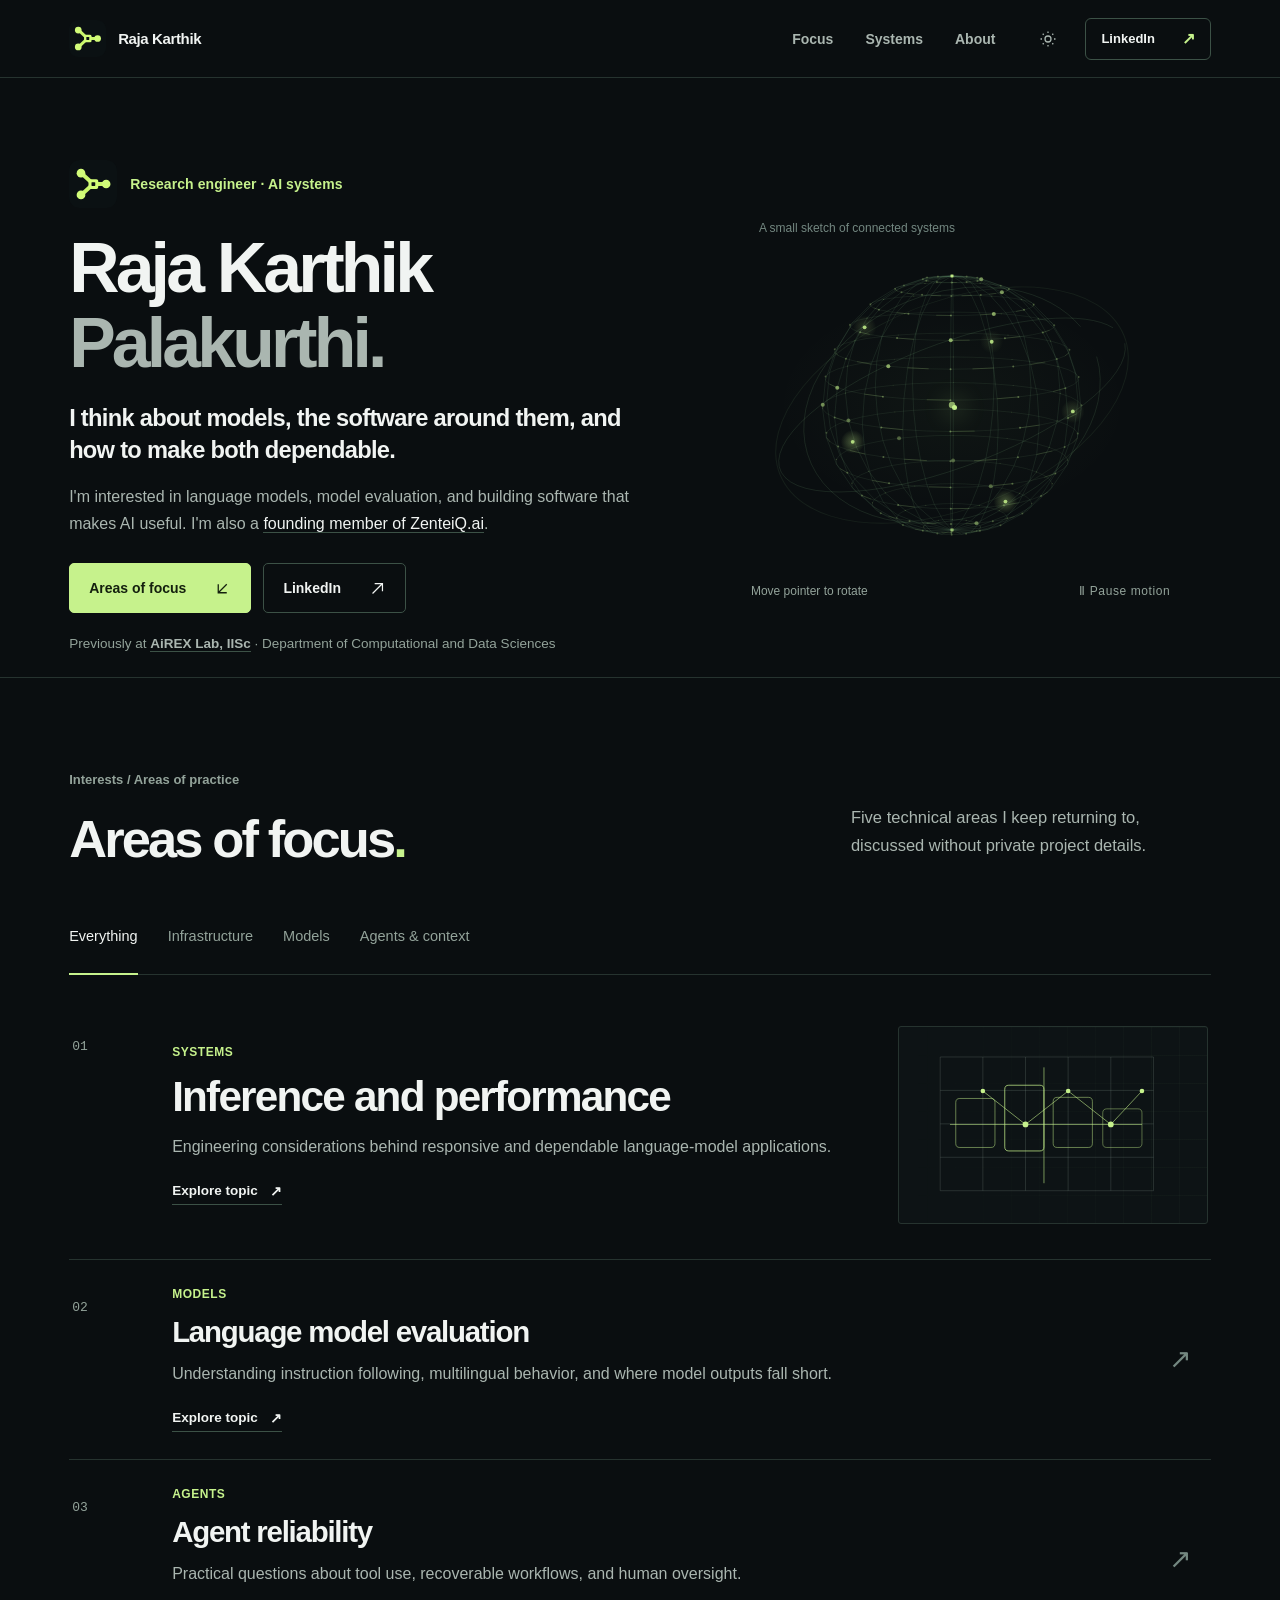
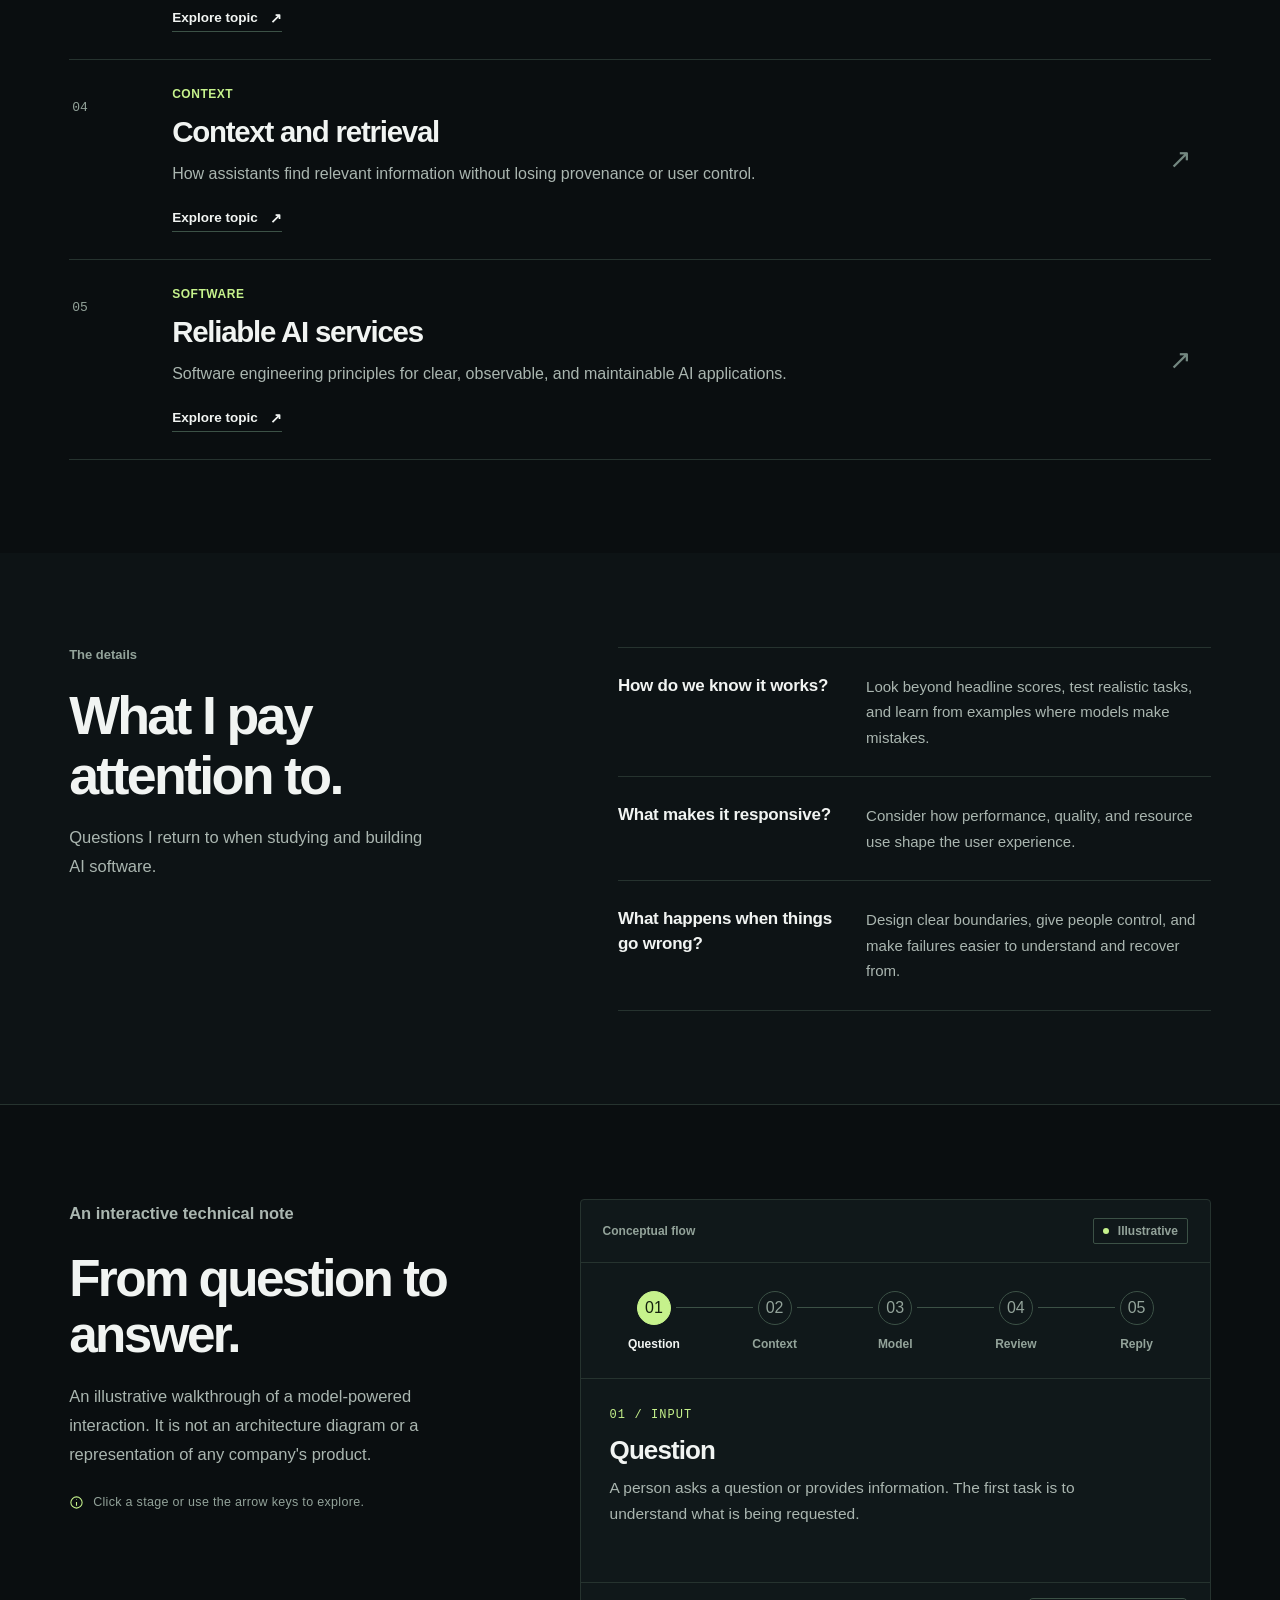
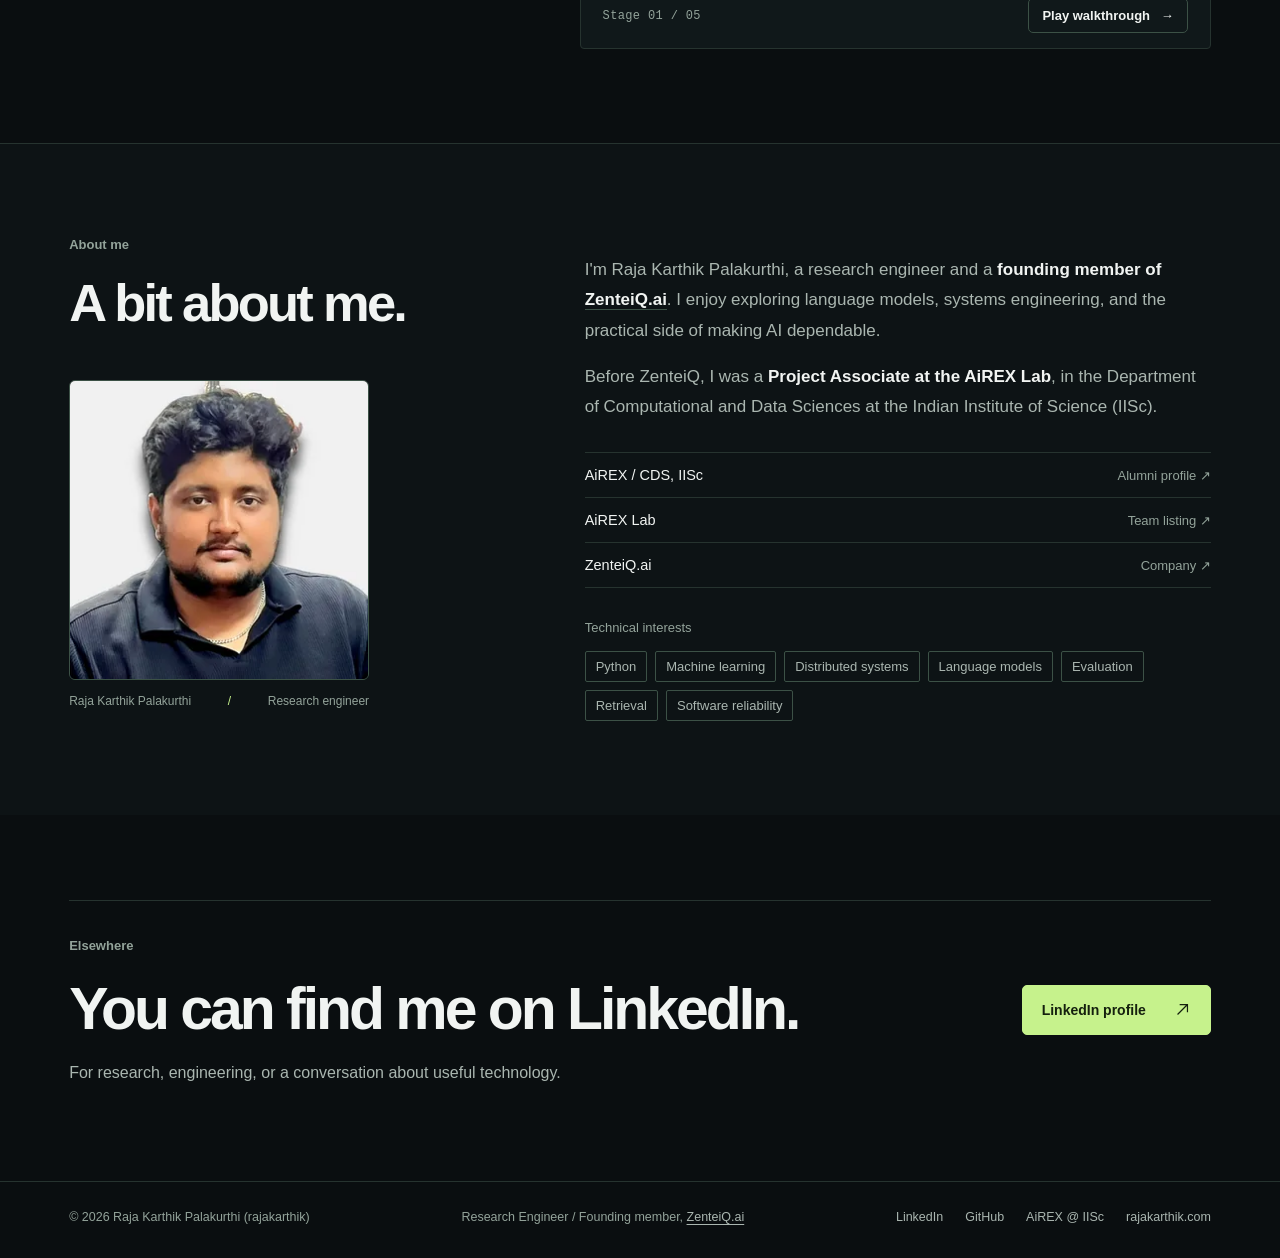
==== commit ea7c78f1: "Inline stylesheet, add responsive portrait, underline footer link" ====
--- a/index.html
+++ b/index.html
@@ -17,7 +17,249 @@
 <link rel="icon" type="image/png" sizes="96x96" href="/assets/favicon-96.png">
 <link rel="mask-icon" href="/assets/safari-pinned-tab.svg" color="#8fc348">
 <link rel="apple-touch-icon" href="/apple-touch-icon.png" sizes="180x180"><link rel="manifest" href="/site.webmanifest">
-<link rel="stylesheet" href="/assets/style.css">
+<style>/* Raja Karthik Palakurthi — personal portfolio, 2026. Zero dependencies. */
+:root {
+  color-scheme: dark;
+  --bg:#0a0e10; --bg-2:#0d1315; --panel:#10181a; --panel-2:#141e20;
+  --ink:#f1f4f2; --ink-dim:#aab6b0; --muted:#93a39a; --subtle:#738780;
+  --line:#26332f; --line-strong:#3c5146; --accent:#c6f28c; --accent-soft:#e1ffbc;
+  --accent-ink:#14200e; --accent-wash:rgba(198,242,140,.08);
+  --shadow:0 25px 80px rgba(0,0,0,.25); --section:clamp(88px,10vw,160px);
+  --radius:12px;
+}
+html[data-theme="light"] {
+  color-scheme:light;
+  --bg:#f5f7f3; --bg-2:#ecf1ea; --panel:#ffffff; --panel-2:#eef3ed;
+  --ink:#142019; --ink-dim:#3a5145; --muted:#4b6255; --subtle:#64766a;
+  --line:#cedbd0; --line-strong:#abc0ad; --accent:#265c3a; --accent-soft:#1f5133;
+  --accent-ink:#fff; --accent-wash:rgba(38,92,58,.07);
+  --shadow:0 20px 55px rgba(30,70,35,.08);
+}
+*,*::before,*::after {box-sizing:border-box}
+html{scroll-behavior:smooth;scroll-padding-top:86px}
+body{margin:0;background:var(--bg);color:var(--ink);font-family:Inter,-apple-system,BlinkMacSystemFont,"Segoe UI",Arial,sans-serif;-webkit-font-smoothing:antialiased;text-rendering:optimizeLegibility;overflow-x:hidden}
+body.dialog-open{overflow:hidden}
+a{color:inherit;text-decoration:none}button{font:inherit}svg,img,canvas{max-width:100%}
+button,a{-webkit-tap-highlight-color:transparent}
+::selection{background:var(--accent);color:var(--accent-ink)}
+:focus-visible{outline:2px solid var(--accent);outline-offset:4px}
+.sr-only{position:absolute;clip-path:inset(50%);width:1px;height:1px;overflow:hidden;white-space:nowrap}
+.container{width:min(100% - 2 * clamp(22px,5.8vw,90px),1340px);margin-inline:auto}
+.skip-link{position:fixed;z-index:500;top:-70px;left:14px;padding:13px 18px;background:var(--accent);color:var(--accent-ink);border-radius:6px;font-weight:750}.skip-link:focus{top:15px}
+.grain{position:fixed;inset:0;z-index:100;pointer-events:none;opacity:.12;background-image:url("data:image/svg+xml,%3Csvg viewBox='0 0 160 160' xmlns='http://www.w3.org/2000/svg'%3E%3Cfilter id='noise'%3E%3CfeTurbulence type='fractalNoise' baseFrequency='.68' numOctaves='2' stitchTiles='stitch'/%3E%3C/filter%3E%3Crect width='100%25' height='100%25' filter='url(%23noise)' opacity='.13'/%3E%3C/svg%3E")}
+.reading-progress{position:fixed;left:0;top:0;right:0;height:2px;z-index:350;pointer-events:none}.reading-progress span{display:block;width:0;height:100%;background:var(--accent);box-shadow:0 0 14px var(--accent)}
+/* Navigation */
+.header{height:78px;border-bottom:1px solid var(--line);background:color-mix(in srgb,var(--bg) 90%,transparent);backdrop-filter:blur(17px);-webkit-backdrop-filter:blur(17px);position:sticky;top:0;z-index:90}
+.nav{height:100%;display:flex;align-items:center;gap:32px;justify-content:space-between}
+.brand{display:inline-flex;align-items:center;gap:11px;min-width:220px;white-space:nowrap}.brand-mark{height:29px;width:29px;color:var(--accent)}.brand-label{font-family:ui-monospace,SFMono-Regular,Consolas,"Liberation Mono",monospace;font-size:12.5px;font-weight:650;letter-spacing:.15em}.brand-dot{color:var(--accent)}
+.nav-links{display:flex;align-items:center;gap:32px;margin-left:auto}.nav-links a{font-size:13.5px;color:var(--ink-dim);font-weight:550;transition:color .2s}.nav-links a:hover,.nav-links a[aria-current="page"]{color:var(--accent)}
+.nav-actions{display:flex;align-items:center;gap:16px}.icon-btn{width:42px;height:42px;display:grid;place-items:center;cursor:pointer;border:1px solid transparent;border-radius:8px;background:transparent;color:var(--ink-dim);transition:background .2s,color .2s}.icon-btn:hover{color:var(--ink);background:var(--accent-wash)}.icon-btn svg{width:18px;height:18px}.icon-btn .moon{display:none}html[data-theme="light"] .icon-btn .moon{display:block}html[data-theme="light"] .icon-btn .sun{display:none}
+.nav-cta{display:inline-flex;align-items:center;gap:27px;min-height:42px;padding:0 15px;border:1px solid var(--line-strong);border-radius:6px;font-size:13px;font-weight:600;transition:border-color .2s,background .2s}.nav-cta:hover{border-color:var(--accent);background:var(--accent-wash)}.nav-cta span{font-size:16px;color:var(--accent)}
+.mobile-menu{display:none;border:1px solid var(--line);background:none;width:42px;height:42px;border-radius:6px;color:var(--ink);cursor:pointer;align-items:center;justify-content:center}.mobile-menu svg{width:20px;height:20px}
+/* Shared */
+.mono,.eyebrow,.section-index,.micro,.feature-index,.label,.tag,.item-meta,.visual-hud,.visual-foot,.orb-chip,.flow-step-num,.flow-meta,.footer,.project-kicker,.breadcrumb,.technical-meta,.work-small,.project-list li::marker{font-family:ui-monospace,SFMono-Regular,Consolas,"Liberation Mono",monospace}
+.eyebrow,.section-index{font-size:13px;letter-spacing:.10em;font-weight:600;color:var(--muted)}
+.signal{display:inline-block;width:7px;height:7px;border-radius:50%;background:var(--accent);box-shadow:0 0 12px rgba(198,242,140,.35);margin-right:11px;vertical-align:2px}
+.lead{font-size:clamp(17px,1.65vw,21px);line-height:1.6;color:var(--ink-dim)}
+.btn{min-height:50px;display:inline-flex;align-items:center;justify-content:space-between;gap:28px;padding:0 19px;border:1px solid var(--line-strong);border-radius:5px;font-size:14px;font-weight:680;transition:transform .2s,border-color .2s,background .2s;cursor:pointer}
+.btn:hover{transform:translateY(-2px);border-color:var(--accent)}.btn:active{transform:translateY(0)}.btn svg{width:17px;height:17px}.btn-primary{background:var(--accent);border-color:var(--accent);color:var(--accent-ink)}.btn-primary:hover{background:var(--accent-soft);border-color:var(--accent-soft)}.btn-ghost{background:transparent;color:var(--ink)}.btn-ghost:hover{background:var(--accent-wash)}
+.section{padding-block:var(--section)}.section-rule{height:1px;background:var(--line)}.section-head{display:flex;align-items:end;justify-content:space-between;gap:32px;margin-bottom:35px}.section-head h2{font-size:clamp(37px,4.6vw,65px);line-height:1.07;letter-spacing:-.065em;margin:18px 0 0;font-weight:640}.section-head>p{font-size:16.5px;line-height:1.7;color:var(--ink-dim);max-width:370px;margin:0 0 4px}.index-line{display:flex;align-items:center;gap:14px;color:var(--muted);font-size:12.5px;font-family:ui-monospace,SFMono-Regular,Consolas,monospace;letter-spacing:.11em}.index-line::after{content:"";width:45px;height:1px;background:var(--accent)}
+/* Hero */
+.hero{padding-top:clamp(50px,7.5vw,108px)}.hero-main{display:grid;grid-template-columns:minmax(0,1.02fr) minmax(0,.98fr);gap:clamp(20px,3.5vw,64px);align-items:center;min-height:580px}
+.hero-copy{padding:20px 0 50px;position:relative;z-index:2}.hero h1{font-size:clamp(57px,6.3vw,105px);line-height:1.035;letter-spacing:-.072em;font-weight:500;margin:31px -80px 25px 0;white-space:nowrap}.hero h1 span{color:var(--ink-dim)}
+.hero-statement{font-size:clamp(22px,2.2vw,30px);line-height:1.37;letter-spacing:-.035em;max-width:550px;font-weight:480;margin:0 0 20px}.hero-description{font-size:16.8px;line-height:1.7;max-width:550px;color:var(--ink-dim);margin:0 0 32px}.hero-buttons{display:flex;flex-wrap:wrap;gap:12px}
+.hero-visual{width:100%;min-height:510px;position:relative;isolation:isolate}.visual-caption{position:absolute;top:10px;left:9%;right:5%;display:flex;justify-content:space-between;align-items:center;gap:20px;z-index:3}.visual-hud{font-size:12px;letter-spacing:.1em;color:var(--muted)}.visual-hud:last-child{color:var(--subtle)}
+.orb-stage{position:absolute;inset:23px 0 52px;overflow:hidden;border-radius:50%;background:radial-gradient(ellipse 46% 43% at 50% 50%,rgba(171,239,133,.035),transparent 79%)}.orb-stage::before{content:"";position:absolute;inset:11% 12%;border-radius:50%;border:1px solid rgba(155,216,139,.085);transform:rotate(-22deg) scaleY(.79)}.orb-stage::after{content:"";position:absolute;left:50%;top:50%;width:5px;height:5px;border-radius:50%;background:var(--accent);box-shadow:0 0 25px 6px rgba(198,242,140,.22)}
+.orb-stage canvas{width:100%;height:100%;display:block;position:relative;z-index:2}
+.orb-chip{position:absolute;z-index:4;border:1px solid var(--line-strong);background:color-mix(in srgb,var(--bg) 87%,transparent);backdrop-filter:blur(5px);border-radius:3px;padding:8px 11px;font-size:11.5px;letter-spacing:.075em;color:var(--ink-dim);pointer-events:none}.orb-chip::before{content:"";display:inline-block;width:5px;height:5px;margin-right:9px;background:var(--accent);vertical-align:2px}.orb-chip.chip-a{left:5%;top:31%}.orb-chip.chip-b{right:1%;top:43%}.orb-chip.chip-c{left:15%;bottom:23%}.orb-chip.chip-d{right:8%;bottom:22%}
+.visual-foot{position:absolute;left:9%;right:5%;bottom:10px;display:flex;align-items:center;justify-content:space-between;gap:12px;color:var(--subtle);font-size:12px;letter-spacing:.09em}.visual-foot .motion-button{background:transparent;border:0;padding:8px 2px;color:var(--muted);cursor:pointer;font-family:inherit;font-size:12px;letter-spacing:.05em}.motion-button:hover{color:var(--accent)}
+.hero-bottom{border-top:1px solid var(--line);border-bottom:1px solid var(--line);padding:23px 0;margin-top:20px;display:flex;align-items:center;gap:22px;flex-wrap:wrap;font-size:13px;color:var(--ink-dim)}.hero-bottom .item-meta{color:var(--muted);letter-spacing:.08em;font-size:12.5px;margin-right:16px}.hero-bottom .separator{opacity:.4;color:var(--accent)}.hero-bottom .end{margin-left:auto;font-size:12px;color:var(--muted)}
+/* Work */
+.work{padding-top:clamp(93px,9vw,132px)}.filters{display:flex;gap:8px;flex-wrap:wrap;margin:5px 0 26px}.filter{background:transparent;border:1px solid var(--line);border-radius:5px;color:var(--muted);padding:11px 15px;cursor:pointer;font-size:13px;font-weight:630;min-height:40px;transition:background .2s,color .2s,border-color .2s}.filter:hover,.filter:focus-visible{border-color:var(--line-strong);color:var(--ink)}.filter[aria-pressed="true"]{background:var(--accent);color:var(--accent-ink);border-color:var(--accent)}
+.work-grid{display:grid;grid-template-columns:repeat(2,minmax(0,1fr));gap:16px}.project-card{border:1px solid var(--line);border-radius:10px;background:var(--panel);position:relative;overflow:hidden;min-width:0;display:flex;flex-direction:column;transition:transform .25s,border-color .25s,box-shadow .25s}.project-card:hover{transform:translateY(-4px);border-color:var(--line-strong);box-shadow:var(--shadow)}.project-card[hidden]{display:none!important}.project-card.featured{grid-column:1/-1;display:grid;grid-template-columns:1.13fr .87fr;min-height:340px}.project-copy{padding:clamp(25px,3.5vw,41px);display:flex;flex-direction:column;flex:1}.project-kicker{font-size:12px;letter-spacing:.09em;color:var(--muted);display:flex;align-items:center;justify-content:space-between;gap:20px}.project-kicker span:last-child{color:var(--accent)}.project-card h3{font-size:clamp(25px,2.25vw,37px);line-height:1.16;letter-spacing:-.047em;font-weight:630;margin:22px 0 12px}.project-card:not(.featured) h3{font-size:clamp(24px,2.3vw,30px)}.project-card p{color:var(--ink-dim);font-size:15.8px;line-height:1.72;margin:0;max-width:510px}.project-footer{display:flex;justify-content:space-between;align-items:end;gap:20px;margin-top:auto;padding-top:37px}.tag-list{display:flex;flex-wrap:wrap;gap:8px}.tag{font-size:12px;letter-spacing:.015em;color:var(--ink-dim);border:1px solid var(--line-strong);padding:7px 9px;border-radius:3px;white-space:nowrap}.project-link{width:39px;height:39px;border:1px solid var(--line-strong);display:grid;place-items:center;border-radius:5px;flex:none;transition:background .2s,color .2s,border-color .2s}.project-link svg{width:19px;height:19px}.project-card:hover .project-link,.project-link:hover{background:var(--accent);border-color:var(--accent);color:var(--accent-ink)}.project-card.featured .project-copy{padding:44px 48px}.project-card.featured h3{font-size:clamp(30px,3.2vw,47px)}
+.project-art{height:145px;position:relative;overflow:hidden;background:radial-gradient(circle at 75% 45%,rgba(168,241,125,.085),transparent 60%),linear-gradient(170deg,var(--panel-2),var(--panel));border-bottom:1px solid var(--line)}.project-art svg{width:100%;height:100%;display:block;overflow:visible}.project-art .line,.detail-visual .line{stroke:var(--accent);stroke-width:1;fill:none}.project-art .dim-line,.detail-visual .dim-line{stroke:var(--muted);stroke-opacity:.35;stroke-width:1;fill:none}.project-art .node,.detail-visual .node{fill:var(--accent)}.project-art .box,.detail-visual .box{stroke:var(--line-strong);fill:var(--panel);stroke-width:1}.project-card.featured .project-art{height:auto;border:0;border-left:1px solid var(--line)}.project-art::after{content:"";position:absolute;inset:0;pointer-events:none;background-image:linear-gradient(rgba(174,237,151,.03) 1px,transparent 1px),linear-gradient(90deg,rgba(174,237,151,.03) 1px,transparent 1px);background-size:28px 28px;mask-image:linear-gradient(90deg,transparent,#000)}.project-card:hover .project-art .pulse{animation:blink 1.35s ease-in-out infinite alternate}.project-art .moving-dot{animation:floaty 5s ease-in-out infinite}.project-art .moving-dot.slow{animation-delay:-2.5s}
+/* Focus */
+.focus{background:var(--bg-2);border-block:1px solid var(--line)}.focus-grid{display:grid;grid-template-columns:repeat(3,minmax(0,1fr));border-top:1px solid var(--line);margin-top:39px}.focus-card{padding:29px 28px 8px;border-right:1px solid var(--line)}.focus-card:first-child{padding-left:0}.focus-card:last-child{border:0}.focus-number{font:600 12px ui-monospace,SFMono-Regular,Consolas,monospace;color:var(--accent)}.focus-card h3{font-size:22px;letter-spacing:-.03em;font-weight:640;margin:25px 0 10px}.focus-card p{color:var(--ink-dim);font-size:15.5px;line-height:1.7;max-width:350px;margin:0 0 20px}
+/* systems explorer */
+.systems-grid{display:grid;grid-template-columns:minmax(0,.8fr) minmax(0,1.2fr);gap:clamp(38px,7vw,100px);align-items:start}.systems-copy h2{font-size:clamp(37px,4.35vw,60px);line-height:1.1;letter-spacing:-.058em;font-weight:640;margin:22px 0 19px}.systems-copy>p{max-width:450px;color:var(--ink-dim);font-size:16.5px;line-height:1.75}.systems-note{font-size:12.5px;letter-spacing:.025em;color:var(--muted);margin-top:26px;display:flex;gap:9px;align-items:center}.systems-note svg{width:15px;height:15px;color:var(--accent)}
+.explorer{border:1px solid var(--line);border-radius:10px;background:var(--panel);overflow:hidden}.explorer-top{padding:18px 22px;display:flex;justify-content:space-between;gap:20px;align-items:center;border-bottom:1px solid var(--line)}.explorer-top .mono{font-size:12px;color:var(--muted);letter-spacing:.085em}.explorer-top .status{font-size:12px;color:var(--accent);display:flex;align-items:center;gap:9px}.explorer-top .status::before{content:"";height:6px;width:6px;border-radius:50%;background:var(--accent)}
+.flow-steps{display:grid;grid-template-columns:repeat(5,1fr);border-bottom:1px solid var(--line);padding:20px 13px 17px}.flow-step{position:relative;display:flex;flex-direction:column;align-items:center;gap:11px;background:transparent;border:0;min-width:0;padding:8px 2px;cursor:pointer;color:var(--muted)}.flow-step:not(:last-child)::after{content:"";position:absolute;top:24px;left:calc(50% + 22px);width:calc(100% - 44px);border-top:1px solid var(--line-strong);pointer-events:none}.flow-step-circle{width:34px;height:34px;border-radius:50%;display:grid;place-items:center;border:1px solid var(--line-strong);background:var(--panel);transition:background .2s,border-color .2s,color .2s;position:relative;z-index:1}.flow-step-circle svg{height:17px;width:17px}.flow-step[aria-selected="true"]{color:var(--ink)}.flow-step[aria-selected="true"] .flow-step-circle{background:var(--accent);border-color:var(--accent);color:var(--accent-ink);box-shadow:0 0 0 6px var(--accent-wash)}.flow-step:not([aria-selected="true"]):hover .flow-step-circle{border-color:var(--accent)}.flow-step span:last-child{font-size:12px;font-weight:620;text-align:center;line-height:1.45}.flow-detail{padding:25px 29px 27px;min-height:203px}.flow-meta{font-size:12px;letter-spacing:.09em;color:var(--accent)}.flow-detail h3{margin:13px 0 9px;letter-spacing:-.035em;font-size:26px;font-weight:635}.flow-detail p{color:var(--ink-dim);line-height:1.65;font-size:15.5px;max-width:530px;margin:0}.flow-bottom{display:flex;align-items:center;justify-content:space-between;gap:18px;border-top:1px solid var(--line);padding:15px 22px}.flow-bottom .mono{color:var(--muted);font-size:12px;letter-spacing:.03em}.trace-button{display:inline-flex;align-items:center;gap:12px;border:1px solid var(--line-strong);background:transparent;border-radius:5px;color:var(--ink);font-size:12.5px;font-weight:650;min-height:35px;padding:0 13px;cursor:pointer}.trace-button:hover{border-color:var(--accent);color:var(--accent)}.trace-button svg{width:15px;height:15px}
+/* About + contact */
+.about{border-top:1px solid var(--line);background:var(--bg-2)}.about-wrap{display:grid;grid-template-columns:minmax(0,.9fr) minmax(0,1.1fr);gap:clamp(40px,9vw,150px)}.about h2{font-size:clamp(37px,4.7vw,66px);letter-spacing:-.062em;font-weight:640;line-height:1.08;margin:22px 0}.about-copy{padding-top:18px}.about-copy p{font-size:17px;line-height:1.8;color:var(--ink-dim);margin:0 0 16px}.about-copy p strong{color:var(--ink);font-weight:620}.about-tech{border-top:1px solid var(--line);margin-top:26px;padding-top:24px;display:grid;grid-template-columns:110px 1fr;gap:24px}.about-tech .mono{color:var(--muted);font-size:12px;line-height:1.8}.tech-tags{display:flex;flex-wrap:wrap;gap:8px}.tech-tags span{font-size:13px;border:1px solid var(--line-strong);border-radius:3px;color:var(--ink-dim);padding:7px 10px}
+.contact{padding-block:clamp(90px,9vw,145px)}.contact-inner{border-top:1px solid var(--line);padding-top:37px;display:flex;align-items:end;justify-content:space-between;gap:35px}.contact h2{font-size:clamp(44px,6.2vw,88px);line-height:1.07;letter-spacing:-.072em;max-width:730px;font-weight:635;margin:22px 0 0}.contact h2 span{color:var(--accent)}.contact-buttons{display:flex;gap:10px;flex-wrap:wrap;padding-bottom:5px}.footer{border-top:1px solid var(--line);padding:28px 0 34px;color:var(--muted);font-size:12.5px;letter-spacing:.035em}.footer-content{display:flex;justify-content:space-between;gap:20px;align-items:center;flex-wrap:wrap}.footer-content a{color:var(--ink-dim)}.footer-content a:hover{color:var(--accent)}
+/* Detail pages */
+.inner-page .header{margin-bottom:0}.detail-hero{padding-top:clamp(55px,7vw,108px);padding-bottom:68px}.breadcrumb{display:flex;align-items:center;gap:9px;font-size:12.5px;letter-spacing:.05em;color:var(--muted);margin-bottom:42px}.breadcrumb a{color:var(--ink-dim)}.breadcrumb a:hover{color:var(--accent)}.detail-hero .eyebrow{font-size:12.5px}.detail-hero h1{font-size:clamp(53px,6.3vw,92px);line-height:1.055;letter-spacing:-.069em;font-weight:630;max-width:960px;margin:27px 0 26px}.detail-hero .lede{font-size:clamp(19px,2vw,25px);line-height:1.58;color:var(--ink-dim);max-width:760px;margin:0}.detail-meta{display:flex;gap:10px;flex-wrap:wrap;margin-top:32px}.detail-content{display:grid;grid-template-columns:minmax(0,.38fr) minmax(0,.62fr);gap:clamp(35px,7vw,110px);padding-block:68px 130px;border-top:1px solid var(--line)}.detail-aside{font-size:12.5px;color:var(--muted);letter-spacing:.12em}.detail-main h2{font-size:clamp(28px,3vw,41px);letter-spacing:-.04em;line-height:1.2;margin:0 0 20px;font-weight:620}.detail-main p{font-size:17px;line-height:1.84;color:var(--ink-dim);margin:0 0 22px}.detail-main h3{font-size:22px;line-height:1.3;letter-spacing:-.025em;margin:48px 0 21px}.project-list{list-style:decimal-leading-zero;padding-left:32px;margin:0}.project-list li{padding:0 0 17px 10px;color:var(--ink-dim);font-size:16px;line-height:1.7}.project-list li::marker{color:var(--accent);font-size:12px}.detail-callout{border-left:2px solid var(--accent);padding:20px 24px;background:var(--accent-wash);margin:42px 0 0;color:var(--ink-dim);line-height:1.7;font-size:16px}.detail-back{display:flex;gap:10px;align-items:center;color:var(--accent);font-size:14px;font-weight:660;margin-top:35px;width:max-content}.detail-back:hover{text-decoration:underline}.detail-visual{border-top:1px solid var(--line);margin-top:58px;position:relative;height:200px;background:radial-gradient(ellipse at 55% 50%,var(--accent-wash),transparent 60%);display:flex;align-items:center;justify-content:center;overflow:hidden}.detail-visual svg{max-height:160px;max-width:540px;width:80%}.detail-visual .thin{stroke:var(--accent);stroke-opacity:.7;fill:none}.detail-visual .faint{stroke:var(--muted);stroke-opacity:.45;fill:none}.detail-visual .point{fill:var(--accent)}
+/* Microinteractions */
+.reveal{opacity:1;transform:none}html.js-ready .reveal{opacity:0;transform:translateY(18px);transition:opacity .7s ease,transform .7s ease}html.js-ready .reveal.in-view{opacity:1;transform:none}
+@keyframes blink{from{opacity:.38}to{opacity:1}}@keyframes floaty{0%,100%{transform:translateY(0)}50%{transform:translateY(-6px)}}
+/* Responsive */
+@media(max-width:1100px){.hero h1{font-size:clamp(55px,6.4vw,83px)}.hero-main{min-height:535px}.hero-visual{min-height:455px}.brand{min-width:185px}.nav-links{gap:22px}.project-card.featured .project-copy{padding:35px}}
+@media(max-width:880px){.hero-main{grid-template-columns:1fr;gap:0}.hero-copy{padding-bottom:15px}.hero h1{margin-right:0;font-size:clamp(58px,9vw,90px)}.hero-visual{max-width:600px;width:100%;margin:14px auto 18px;min-height:500px}.hero-bottom{margin-top:0}.nav-links{gap:19px}.systems-grid,.about-wrap{grid-template-columns:1fr;gap:32px}.systems-copy h2,.about h2{max-width:710px}.focus-card{padding-inline:20px}.contact-inner{align-items:start;flex-direction:column}.project-card.featured{min-height:300px}}
+@media(max-width:690px){:root{--section:86px}.container{width:calc(100% - 42px)}.header{height:70px}.brand{min-width:auto}.nav-links{display:none;position:absolute;top:69px;left:0;right:0;z-index:95;background:var(--bg);border-bottom:1px solid var(--line);padding:22px;flex-direction:column;align-items:start;gap:22px}.nav-links.open{display:flex}.nav-links a{font-size:16px}.mobile-menu{display:flex}.nav-cta{display:none}.nav-actions{gap:7px}.hero{padding-top:45px}.hero h1{font-size:clamp(46px,10.7vw,72px);letter-spacing:-.069em;white-space:normal;margin:27px 0 23px}.hero-statement{font-size:23px}.hero-description{font-size:16px}.hero-visual{min-height:390px;margin:10px auto 3px}.orb-chip{font-size:10.5px;padding:6px 8px}.orb-chip.chip-a{left:0%;top:32%}.orb-chip.chip-b{right:0}.orb-chip.chip-c{left:8%}.orb-chip.chip-d{right:3%}.hero-bottom{gap:10px 16px;padding:19px 0}.hero-bottom .end{display:none}.hero-bottom .item-meta{flex-basis:100%}.section-head{display:block}.section-head>p{margin-top:19px;max-width:520px}.work-grid{grid-template-columns:1fr;gap:14px}.project-card.featured{grid-column:auto;display:flex;min-height:0}.project-card.featured .project-art{height:160px;order:0;border-bottom:1px solid var(--line);border-left:0}.project-card.featured .project-copy{order:1;padding:29px}.project-art{height:145px}.project-copy{padding:27px}.project-card.featured h3,.project-card h3{font-size:29px}.project-footer{padding-top:26px}.focus-grid{grid-template-columns:1fr}.focus-card,.focus-card:first-child{padding:25px 0 24px;border:0;border-bottom:1px solid var(--line)}.focus-card:last-child{border-bottom:0}.focus-card h3{margin-top:15px}.systems-grid{gap:31px}.flow-detail{min-height:225px;padding:23px}.flow-step span:last-child{font-size:11px}.flow-steps{padding:18px 6px}.flow-bottom{padding:14px}.about-wrap{gap:10px}.about-copy{padding-top:0}.about-tech{grid-template-columns:1fr;gap:10px}.contact h2{font-size:clamp(43px,9.2vw,68px)}.detail-hero h1{font-size:clamp(47px,10vw,68px)}.detail-content{grid-template-columns:1fr;gap:20px;padding-bottom:90px}.detail-hero{padding-bottom:48px}.detail-visual{height:150px}}
+@media(max-width:410px){.container{width:calc(100% - 34px)}.brand-label{font-size:11.5px}.brand-mark{width:26px;height:26px}.hero h1{font-size:clamp(40px,10.7vw,53px)}.hero-statement{font-size:21px}.hero-visual{min-height:330px}.visual-hud{font-size:10.8px}.orb-chip{font-size:10px}.orb-chip.chip-d{display:none}.hero-buttons .btn{font-size:12.5px;gap:14px;padding-inline:13px}.hero-bottom{font-size:12.5px}.flow-step span:last-child{font-size:10.5px}.flow-step-circle{width:30px;height:30px}.flow-step:not(:last-child)::after{top:22px;left:calc(50% + 21px);width:calc(100% - 42px)}.flow-detail h3{font-size:24px}}
+@media(prefers-reduced-motion:reduce){*,*::before,*::after{scroll-behavior:auto!important;animation-duration:.01ms!important;animation-iteration-count:1!important;transition-duration:.01ms!important}html.js-ready .reveal{opacity:1;transform:none}}
+
+/* 2026 editorial revision: use the original graphite/lime identity without template-like cards. */
+body{font-family:-apple-system,BlinkMacSystemFont,"Segoe UI",Helvetica,Arial,sans-serif;letter-spacing:0}
+.grain,.reading-progress{display:none!important}
+.header{background:var(--bg);backdrop-filter:none;-webkit-backdrop-filter:none}
+.brand{gap:12px;min-width:190px}.brand-initials{color:var(--accent);font-size:22px;font-weight:720;letter-spacing:-.09em;line-height:1}
+.brand-label{font-family:inherit;text-transform:none;letter-spacing:-.025em;font-size:15px;font-weight:630;color:var(--ink)}
+.nav-links a{font-size:14px}
+.hero{padding-top:clamp(58px,8vw,113px)}
+.hero-main{min-height:575px;grid-template-columns:minmax(0,1.11fr) minmax(0,.89fr);gap:clamp(35px,6vw,92px);align-items:center}
+.hero-copy{padding:18px 0 60px}.hero .eyebrow{letter-spacing:.005em;font-family:inherit;font-size:14px;font-weight:550;color:var(--accent);text-transform:none}
+.hero h1{font-size:clamp(58px,6.6vw,98px);line-height:1.065;letter-spacing:-.064em;font-weight:620;margin:29px 0 30px}
+.hero-statement{font-size:clamp(23px,2.1vw,31px);line-height:1.29;max-width:660px;letter-spacing:-.03em;font-weight:560}
+.hero-description{max-width:635px;font-size:17px;line-height:1.72;color:var(--ink-dim)}
+.hero-description a,.about-copy a,.hero-affiliation a{color:var(--ink);border-bottom:1px solid var(--line-strong);transition:border-color .2s,color .2s}
+.hero-description a:hover,.about-copy a:hover,.hero-affiliation a:hover{color:var(--accent);border-color:var(--accent)}
+.hero-affiliation{max-width:520px;margin:26px 0 0;color:var(--muted);font-size:13.5px;line-height:1.65}
+.hero-affiliation a{font-weight:620;color:var(--ink-dim)}
+.hero-visual{min-height:505px;max-height:590px;border:0;background:transparent}
+.visual-caption{padding:0 8px}.visual-hud{font-family:inherit;text-transform:none;letter-spacing:0;font-size:12px;color:var(--subtle)}
+.visual-foot{color:var(--muted);font-family:inherit;font-size:12px;letter-spacing:0}
+.orb-stage{min-height:420px;max-height:480px}
+.hero-bottom,.orb-chip{display:none!important}
+.section{padding-block:clamp(86px,8vw,126px)}
+.small-index{font-size:13px;font-weight:570;letter-spacing:0;color:var(--muted);margin:0 0 23px}
+.section-head{align-items:end;gap:50px;margin-bottom:48px}
+.section-head h2{font-size:clamp(42px,5vw,70px);line-height:1.09;font-weight:615;letter-spacing:-.055em;margin:0}
+.section-head>p{font-size:16.5px;line-height:1.7;max-width:360px;margin:0 0 8px;color:var(--ink-dim)}
+.accent-punct{color:var(--accent)}
+.work{border-top:1px solid var(--line)}
+.filters{display:flex;gap:30px;flex-wrap:wrap;margin:0 0 25px;padding:0 0 19px;border-bottom:1px solid var(--line)}
+.filter,.filter[aria-pressed="true"]{border:0!important;background:transparent!important;color:var(--muted);font-family:inherit;font-weight:520;letter-spacing:0;font-size:14.5px;padding:7px 0 5px;border-radius:0;position:relative}
+.filter[aria-pressed="true"]{color:var(--ink)}.filter[aria-pressed="true"]:after{content:"";position:absolute;bottom:-20px;left:0;right:0;background:var(--accent);height:2px}
+.filter:hover{color:var(--accent)}
+.work-grid{display:block;grid-template-columns:none;gap:0}
+.project-card,.project-card.featured{display:grid;grid-template-columns:74px minmax(0,1fr) 180px;gap:26px;align-items:center;min-height:208px;padding:32px 3px;border:0;border-bottom:1px solid var(--line);background:none;border-radius:0;box-shadow:none;overflow:visible;transition:none}
+.project-card:first-child{border-top:0}
+.project-card[hidden]{display:none!important}
+.project-card.featured{grid-template-columns:74px minmax(0,1fr) minmax(200px,310px);min-height:270px;padding:28px 3px 48px}
+.project-number{font-family:ui-monospace,Consolas,monospace;color:var(--muted);font-size:13px;align-self:start;padding-top:13px}
+.project-copy,.project-card.featured .project-copy{padding:0!important;background:transparent}
+.project-kicker{font-family:inherit;text-transform:uppercase;letter-spacing:.045em;font-size:12px;font-weight:625;color:var(--accent);margin-bottom:14px}
+.project-kicker span{display:none}
+.project-card h3,.project-card.featured h3{margin:0 0 12px;font-size:clamp(25px,2.85vw,39px);font-weight:620;letter-spacing:-.042em;line-height:1.16}
+.project-card.featured h3{font-size:clamp(30px,3.3vw,45px)}
+.project-card h3 a:hover{color:var(--accent)}
+.project-card p{font-size:16px;line-height:1.68;color:var(--ink-dim);max-width:680px;margin:0}
+.project-inline-link{display:inline-flex;gap:12px;margin-top:22px;color:var(--ink);font-weight:600;font-size:13.5px;border-bottom:1px solid var(--line-strong);padding-bottom:5px}
+.project-inline-link:hover{color:var(--accent);border-color:var(--accent)}
+.project-row-arrow{font-size:27px;color:var(--subtle);font-weight:300;justify-self:end;align-self:center;padding:16px}
+.project-row-arrow:hover{color:var(--accent)}
+.project-card.featured .project-art{height:198px;width:100%;border:1px solid var(--line);border-radius:3px;background:var(--bg-2);order:initial;display:flex}
+.project-card.featured .project-art svg{max-width:96%;max-height:200px}
+.project-card:hover{transform:none;box-shadow:none;border-bottom-color:var(--line-strong)}
+.working-notes{border-top:0;background:var(--bg-2)}
+.notes-layout{display:grid;grid-template-columns:minmax(0,.8fr) minmax(0,1.2fr);gap:clamp(70px,12vw,170px)}
+.notes-heading h2{font-size:clamp(37px,4.2vw,56px);line-height:1.12;letter-spacing:-.05em;font-weight:600;margin:0 0 18px}
+.notes-heading>p:last-child{font-size:16.5px;line-height:1.75;color:var(--ink-dim);max-width:360px}
+.notes-list{border-top:1px solid var(--line)}
+.note-item{display:grid;grid-template-columns:minmax(175px,.65fr) minmax(0,1fr);gap:24px;padding:26px 0;border-bottom:1px solid var(--line)}
+.note-item h3{font-size:17px;font-weight:600;letter-spacing:-.015em;line-height:1.45;margin:0}
+.note-item p{font-size:15px;line-height:1.7;color:var(--ink-dim);margin:0}
+.systems-section{border-top:1px solid var(--line)}.systems-copy h2{font-size:clamp(38px,4vw,58px);font-weight:600;letter-spacing:-.05em}
+.systems-copy>p:not(.small-index){font-size:16.5px;line-height:1.75}
+.explorer{border-radius:4px;box-shadow:none}
+.explorer-top .mono,.explorer-top .status{font-size:12px;font-family:inherit;letter-spacing:0;font-weight:560}
+.explorer-top .status{color:var(--muted);background:none;border:1px solid var(--line-strong);padding:5px 9px;border-radius:2px}
+.flow-step[aria-selected="true"] .flow-step-circle{box-shadow:none}
+.trace-button{font-size:13px}
+.about-wrap{grid-template-columns:minmax(0,.78fr) minmax(0,1.22fr);gap:clamp(55px,9vw,130px)}
+.about h2{font-weight:610;letter-spacing:-.052em;font-size:clamp(39px,4.1vw,57px)}
+.about-copy p{font-size:17px;line-height:1.78}
+.affiliation-links{border-top:1px solid var(--line);border-bottom:1px solid var(--line);margin:30px 0 28px}
+.affiliation-links a{border:0;display:flex;justify-content:space-between;align-items:center;gap:15px;padding:14px 0;font-size:14.5px;color:var(--ink)}
+.affiliation-links a+a{border-top:1px solid var(--line)}
+.affiliation-links a span:last-child{color:var(--muted);font-size:13px;white-space:nowrap}
+.affiliation-links a:hover span:last-child{color:var(--accent)}
+.about-copy .tech-intro{font-size:13px;color:var(--muted);margin:0 0 12px}
+.tech-tags span{font-size:13px;background:transparent;border-radius:2px}
+.contact{padding-block:85px 95px}.contact-inner{align-items:center}
+.contact h2{font-size:clamp(34px,4.6vw,60px);letter-spacing:-.051em;font-weight:610;margin:0;line-height:1.12}
+.contact-sub{color:var(--ink-dim);font-size:16px;line-height:1.65;margin:18px 0 0;max-width:530px}
+.footer{font-family:inherit;letter-spacing:0;font-size:12.5px;color:var(--muted)}.footer-links{display:flex;gap:22px;flex-wrap:wrap}
+.footer-title a{color:var(--ink-dim);text-decoration:underline;text-underline-offset:3px}.footer-title a:hover{color:var(--accent)}
+.detail-callout{background:none;border-left:2px solid var(--accent)}
+.detail-visual{background:none}
+/* Visible content appears immediately. Only the canvas and requested walkthrough animate. */
+html.js-ready .reveal{opacity:1!important;transform:none!important;transition:none!important}
+@media(max-width:1020px){.project-card{grid-template-columns:52px minmax(0,1fr) 54px}.project-card.featured{grid-template-columns:52px minmax(0,1fr) 230px}.notes-layout{gap:52px}.note-item{grid-template-columns:1fr;gap:5px}}
+@media(max-width:880px){.hero-main{grid-template-columns:1fr;min-height:0}.hero-copy{padding:0}.hero-visual{min-height:420px;max-width:520px;margin:10px auto 20px}.orb-stage{min-height:330px;max-height:400px}.notes-layout{grid-template-columns:1fr;gap:35px}.note-item{grid-template-columns:minmax(210px,.7fr) 1fr}}
+@media(max-width:690px){.hero{padding-top:50px}.hero-main{gap:0}.hero h1{font-size:clamp(47px,10.6vw,72px);letter-spacing:-.066em;margin:20px 0 22px}.hero-statement{font-size:22px;line-height:1.35}.hero-description{font-size:16.5px}.hero-visual{min-height:340px;max-width:430px;margin:10px auto 8px}.orb-stage{min-height:275px;max-height:340px}.visual-caption{padding:8px 5px 0}.visual-foot{padding:0 8px}.hero-affiliation{font-size:13px}.section{padding-block:78px}.section-head{margin-bottom:29px}.section-head h2{font-size:42px}.filters{gap:22px;margin-bottom:9px}.filter{font-size:13.5px}.filter[aria-pressed="true"]:after{bottom:-10px}.project-card,.project-card.featured{grid-template-columns:30px minmax(0,1fr) 24px;gap:10px;padding:27px 0;min-height:0}.project-card.featured{grid-template-columns:30px minmax(0,1fr);padding-bottom:26px}.project-card.featured .project-art{grid-column:2;max-width:370px;height:142px;margin-top:16px}.project-number{padding-top:4px}.project-card h3,.project-card.featured h3{font-size:26px}.project-card p{font-size:15px}.project-row-arrow{padding:0;font-size:21px}.project-inline-link{margin-top:13px}.note-item{grid-template-columns:1fr;gap:8px}.notes-heading h2{font-size:38px}.note-item p{font-size:15px}.about h2{font-size:40px}.affiliation-links a{align-items:start}.contact h2{font-size:40px}.footer-content{gap:16px;align-items:start;flex-direction:column}.flow-steps{overflow-x:auto}.flow-step span:last-child{font-size:11px}}
+@media(max-width:410px){.hero h1{font-size:clamp(40px,11vw,52px)}.brand-initials{font-size:19px}.brand-label{font-size:13px}.project-card h3,.project-card.featured h3{font-size:22px}.project-card{grid-template-columns:25px minmax(0,1fr) 18px}.project-card.featured{grid-template-columns:25px minmax(0,1fr)}.project-row-arrow{font-size:18px}.hero-buttons .btn{font-size:13px}.affiliation-links a{font-size:13px}.affiliation-links a span:last-child{font-size:12px}}
+@media(prefers-reduced-motion:reduce){.orb-stage{transition:none!important}}
+.project-inline-link{align-self:flex-start}
+@media(max-width:350px){.nav{gap:10px}.brand-label{display:none}.brand{min-width:0}.nav-actions{margin-left:auto}}
+@media(max-width:690px){
+  .project-card.featured .project-number{grid-column:1;grid-row:1}
+  .project-card.featured .project-copy{grid-column:2;grid-row:1}
+  .project-card.featured .project-art{grid-column:2;grid-row:2}
+}
+
+/* 2026-10-26: visual-scale correction, not CSS zoom. Desktop hierarchy now fits normal 100% view. */
+@media (min-width:881px) {
+  .container { width:min(calc(100% - 2 * clamp(32px,5.4vw,76px)),1180px); }
+  .hero { padding-top:clamp(44px,5.6vw,78px); }
+  .hero-main { grid-template-columns:minmax(0,1.05fr) minmax(0,.95fr); gap:clamp(26px,4vw,60px); min-height:485px; }
+  .hero-copy { padding:10px 0 22px; }
+  .hero h1 { font-size:clamp(56px,5.45vw,78px); line-height:1.08; letter-spacing:-.055em; margin:23px 0 22px; }
+  .hero-statement { font-size:clamp(21px,1.85vw,26px); line-height:1.35; max-width:560px; margin-bottom:17px; }
+  .hero-description { font-size:16px; line-height:1.68; max-width:570px; margin-bottom:25px; }
+  .hero-visual { min-height:405px; max-height:455px; max-width:490px; justify-self:center; }
+  .orb-stage { inset:26px 0 43px; min-height:0; max-height:none; }
+  .hero-affiliation { margin-top:20px; }
+  .section { padding-block:clamp(75px,7.3vw,107px); }
+  .section-head h2 { font-size:clamp(40px,4.1vw,59px); }
+  .detail-hero h1 {font-size:clamp(46px,5.4vw,74px); letter-spacing:-.05em; max-width:850px; }
+  .project-card,.project-card.featured { min-height:0; }
+  .project-card { padding-block:27px; }
+  .project-card.featured { padding-block:26px 35px; }
+}
+@media (min-width:881px) and (max-width:1100px) {
+  .hero h1 { font-size:clamp(46px,5.25vw,58px); }
+  .hero-main { gap:clamp(20px,3.1vw,35px); }
+  .hero-visual { min-height:360px; max-height:420px; }
+}
+@media (max-width:880px) {
+  .hero-visual { max-width:450px; }
+  .hero h1 { letter-spacing:-.055em; }
+}
+@media (max-width:690px) {
+  .hero h1 { font-size:clamp(43px,10.2vw,64px); line-height:1.08; }
+  .section-head h2 { font-size:clamp(36px,9.5vw,42px); }
+}
+@media (max-width:410px) {
+  .hero h1 { font-size:clamp(37px,10.7vw,47px); }
+}
+
+
+/* AI systems logo: vector mark replaces avatar branding. Photo is editorial only. */
+.brand-symbol{display:block;flex:none;width:37px;height:37px;object-fit:contain;border-radius:9px;transition:transform .22s ease}
+.brand:hover .brand-symbol{transform:translateY(-1px)}
+.hero-identity{display:flex;align-items:center;gap:13px}
+.hero-identity .eyebrow{margin:0}
+.hero-identity-symbol{display:block;width:48px;height:48px;object-fit:contain;border-radius:11px;flex:none}
+.portrait-frame{margin:48px 0 0;max-width:300px}
+.portrait-frame img{display:block;width:100%;height:auto;aspect-ratio:1 / 1;object-fit:cover;border-radius:6px;border:1px solid var(--line-strong);background:#ebeeee}
+.portrait-frame figcaption{display:flex;justify-content:space-between;gap:16px;margin-top:12px;font-size:12px;color:var(--muted);line-height:1.5}
+.portrait-frame figcaption span{color:var(--accent)}
+@media(max-width:880px){
+ .about-aside{display:grid;grid-template-columns:1fr minmax(145px,210px);gap:15px 32px;align-items:start}
+ .about-aside .small-index{grid-column:1/-1}
+ .about-aside h2{grid-column:1;grid-row:2}
+ .about-aside .portrait-frame{grid-column:2;grid-row:2;margin:0}
+}
+@media(max-width:690px){
+ .brand-symbol{width:34px;height:34px}
+ .hero-identity-symbol{width:44px;height:44px}
+ .portrait-frame{margin:28px 0;max-width:245px}
+ .about-aside{display:block}
+ .about-aside .portrait-frame{margin-top:24px;max-width:260px}
+}
+</style>
 <script type="application/ld+json">{"@context":"https://schema.org","@graph":[{"@type":"WebSite","@id":"https://rajakarthik.com/#website","url":"https://rajakarthik.com/","name":"Raja Karthik Palakurthi","inLanguage":"en"},{"@type":"ProfilePage","@id":"https://rajakarthik.com/#profile","url":"https://rajakarthik.com/","name":"Raja Karthik Palakurthi - Research Engineer and ZenteiQ.ai founding member","isPartOf":{"@id":"https://rajakarthik.com/#website"},"mainEntity":{"@id":"https://rajakarthik.com/#person"}},{"@type":"Person","@id":"https://rajakarthik.com/#person","name":"Raja Karthik Palakurthi","alternateName":["rajakarthik","Raja Karthik","Karthik Palakurthi","Palakurthi Karthik","Raja Palakurthi","Palakurthi Raja","Karthik Raja","Palakurthi Raja Karthik","Karthik Raja Palakurthi","Palakurthi Karthik Raja","Raja Palakurthi Karthik","Karthik Palakurthi Raja","R. K. Palakurthi","R K Palakurthi","Palakurthi R. K.","Raja Karthik P.","P. Raja Karthik","Palakurthi R. Karthik"],"url":"https://rajakarthik.com/","jobTitle":"Research Engineer","image":{"@type":"ImageObject","url":"https://rajakarthik.com/assets/raja-karthik-portrait.jpg","width":416,"height":416},"description":"Research Engineer and founding member of ZenteiQ.ai. Former Project Associate at AiREX Lab, Department of Computational and Data Sciences, Indian Institute of Science (IISc).","worksFor":{"@type":"Organization","name":"ZenteiQ.ai","url":"https://zenteiq.ai/"},"alumniOf":{"@type":"Organization","name":"AiREX Lab, Department of Computational and Data Sciences, Indian Institute of Science","url":"https://airexlab.cds.iisc.ac.in/"},"sameAs":["https://www.linkedin.com/in/palakurthirajakarthik/","https://github.com/palakurthiraja1"],"address":{"@type":"PostalAddress","addressCountry":"IN"},"subjectOf":[{"@type":"WebPage","name":"AiREX Lab alumni listing","url":"https://airexlab.cds.iisc.ac.in/alumni/"},{"@type":"WebPage","name":"AiREX Lab team listing","url":"https://airexlab.cds.iisc.ac.in/meet-our-team/"}],"knowsAbout":["AI systems","Language models","Model evaluation","Information retrieval","Software engineering","Agent reliability"]}]}</script>
 <script>try{const t=localStorage.getItem('rkp-theme');if(t==='dark'||t==='light')document.documentElement.dataset.theme=t;}catch(e){}</script>
 <script defer src="/assets/site.js"></script>
@@ -106,7 +348,7 @@
   </div>
  </div></section>
  <section class="section about" id="about" aria-labelledby="aboutHeading"><div class="container about-wrap">
-  <div class="about-aside"><p class="small-index">About me</p><h2 id="aboutHeading">A bit about me.</h2><figure class="portrait-frame"><img src="/assets/raja-karthik-portrait.webp" alt="Raja Karthik Palakurthi" width="416" height="416" loading="lazy" decoding="async"><figcaption>Raja Karthik Palakurthi <span aria-hidden="true">/</span> Research engineer</figcaption></figure></div>
+  <div class="about-aside"><p class="small-index">About me</p><h2 id="aboutHeading">A bit about me.</h2><figure class="portrait-frame"><img src="/assets/raja-karthik-portrait.webp" srcset="/assets/raja-karthik-portrait-300.webp 300w, /assets/raja-karthik-portrait.webp 416w" sizes="(max-width:690px) 245px, 300px" alt="Raja Karthik Palakurthi" width="416" height="416" loading="lazy" decoding="async"><figcaption>Raja Karthik Palakurthi <span aria-hidden="true">/</span> Research engineer</figcaption></figure></div>
   <div class="about-copy"><p>I'm Raja Karthik Palakurthi, a research engineer and a <strong>founding member of <a href="https://zenteiq.ai/" target="_blank" rel="noopener noreferrer">ZenteiQ.ai</a></strong>. I enjoy exploring language models, systems engineering, and the practical side of making AI dependable.</p>
     <p>Before ZenteiQ, I was a <strong>Project Associate at the AiREX Lab</strong>, in the Department of Computational and Data Sciences at the Indian Institute of Science (IISc).</p>
     <div class="affiliation-links"><a href="https://airexlab.cds.iisc.ac.in/alumni/" target="_blank" rel="noopener noreferrer"><span>AiREX / CDS, IISc</span><span>Alumni profile &#8599;</span></a><a href="https://airexlab.cds.iisc.ac.in/meet-our-team/" target="_blank" rel="noopener noreferrer"><span>AiREX Lab</span><span>Team listing &#8599;</span></a><a href="https://zenteiq.ai/" target="_blank" rel="noopener noreferrer"><span>ZenteiQ.ai</span><span>Company &#8599;</span></a></div>
